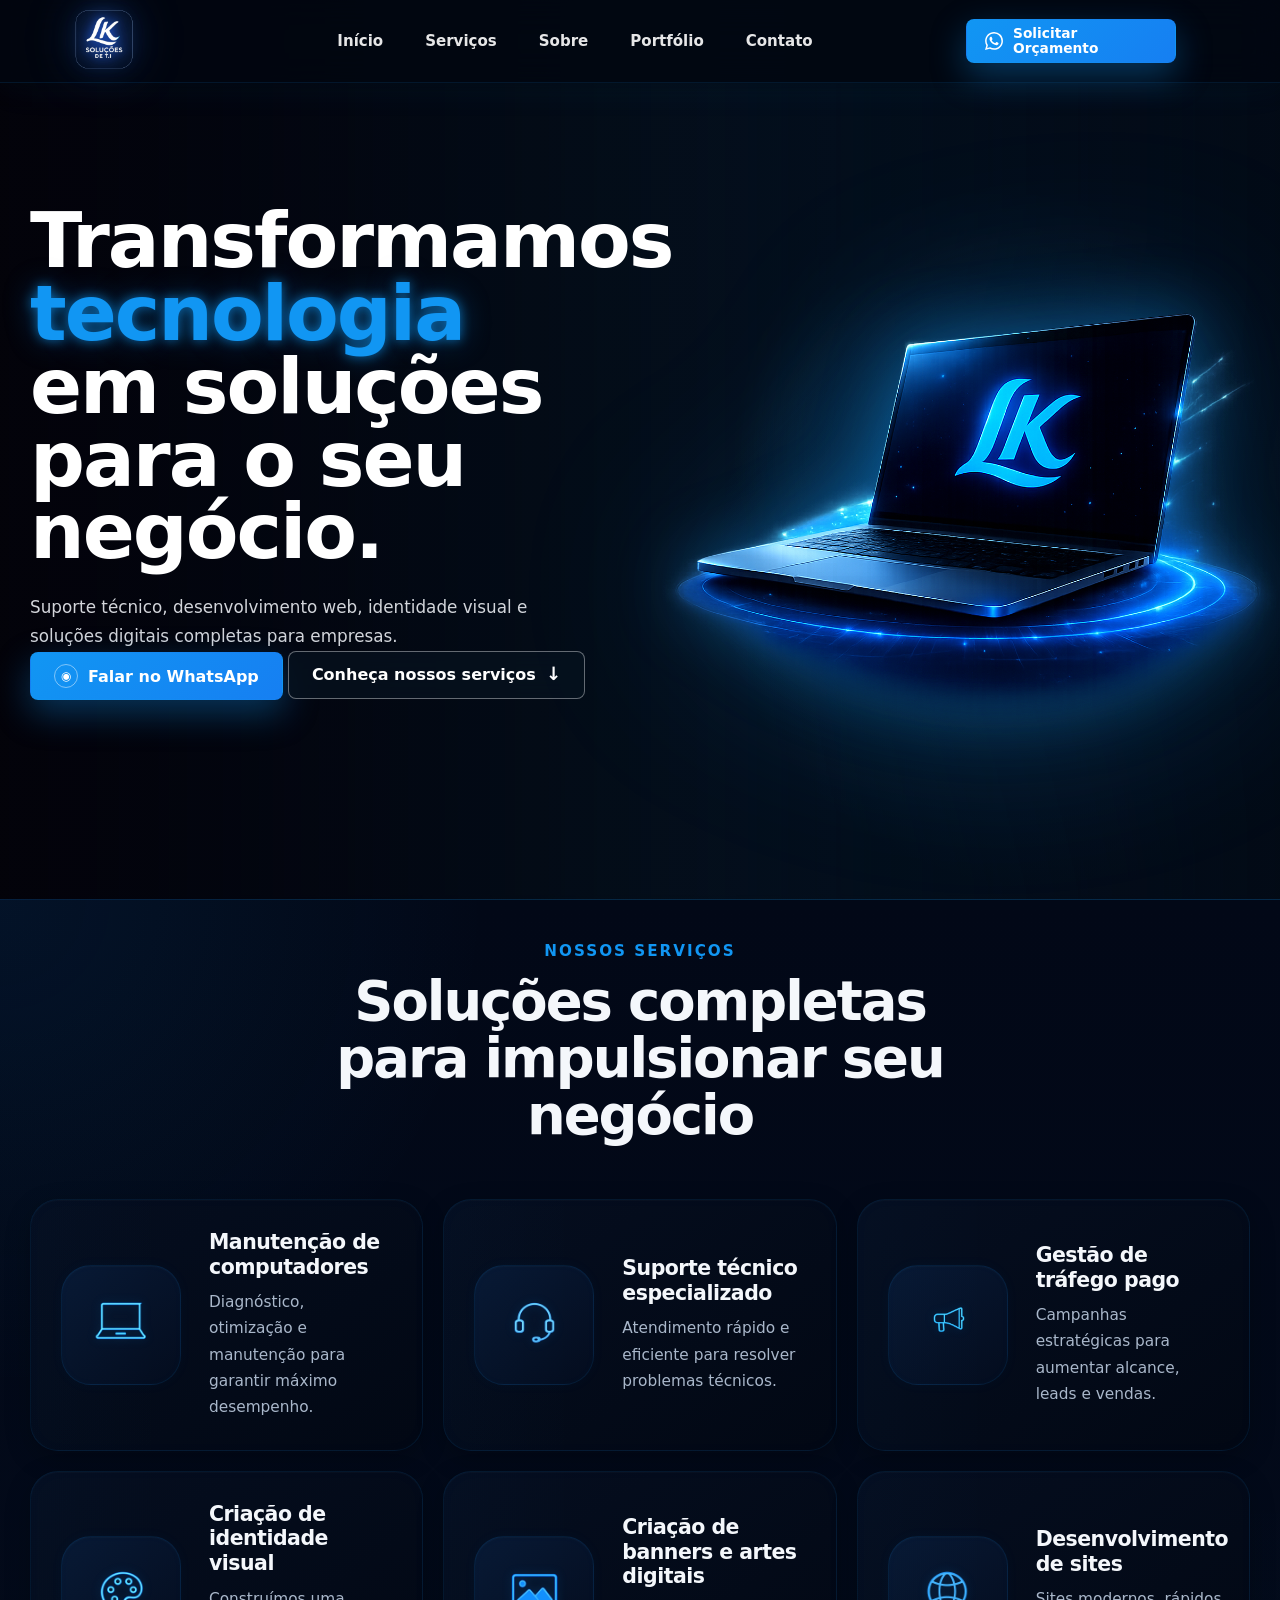
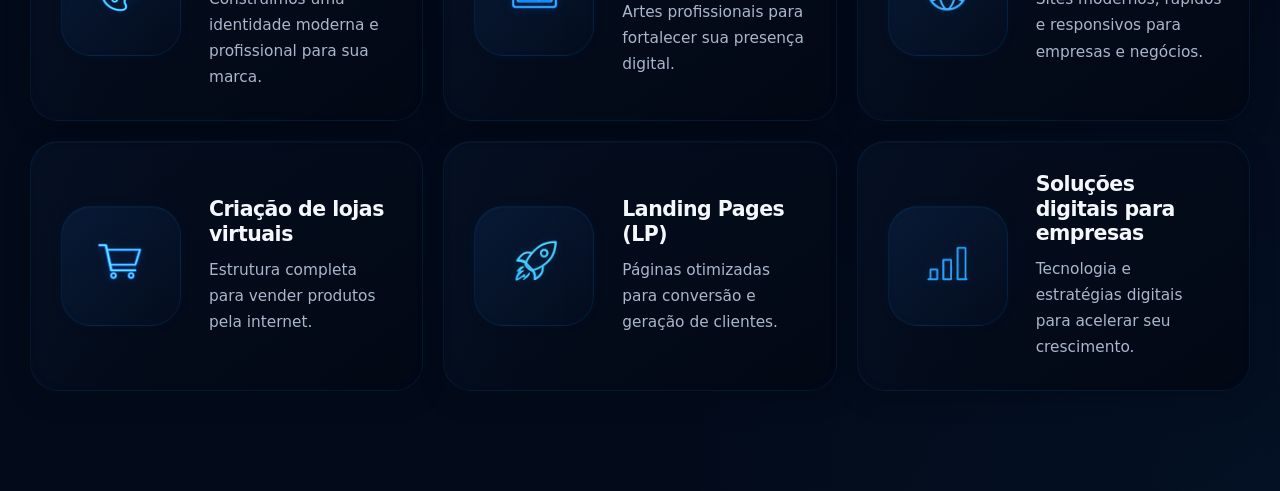
==== frontend/Index.html @ 57f842e1 "feat: finaliza seção de serviços do site" ====
<!DOCTYPE html>
<html lang="pt-BR">
<head>
    <meta charset="UTF-8">
    <meta name="viewport" content="width=device-width, initial-scale=1.0">
    <meta name="description" content="LK Soluções de T.I oferece suporte técnico, desenvolvimento web, identidade visual, tráfego pago e soluções digitais completas para empresas.">
    <meta name="keywords" content="LK Soluções de T.I, suporte técnico, desenvolvimento de sites, landing pages, lojas virtuais, identidade visual, tráfego pago">
    <meta name="author" content="LK Soluções de T.I">
    <meta name="theme-color" content="#1196F3">
    <title>LK Soluções de T.I | Tecnologia para o seu negócio</title>
    <link rel="stylesheet" href="css/header.css">
    <link rel="preconnect" href="https://wa.me">
    <link rel="stylesheet" href="css/style.css">
    <link rel="stylesheet" href="css/hero.css">
    <link rel="stylesheet" href="css/services.css">
    <link rel="stylesheet" href="css/about.css">
    <link rel="stylesheet" href="css/portfolio.css">
    <link rel="stylesheet" href="css/contact.css">
    <link rel="stylesheet" href="css/footer.css">
    <link rel="stylesheet" href="css/animations.css">
    <link rel="stylesheet" href="css/responsive.css">
</head>


<body>

    <header class="barra__navegacao" id="barra__navegacao">
        <nav class="navegacao" aria-label="Navegação principal">
            <a class="logo" href="#inicio" aria-label="LK Soluções de T.I">
                <img src="assets/images/Logo neon png.png" alt="Logo da LK Soluções de T.I">
            </a>





            <div class="painel__navegacao" id="painel__navegacao" aria-hidden="true">
                <ul class="navegacao__links">
                    <li><a href="#inicio">Início</a></li>
                    <li><a href="#servicos">Serviços</a></li>
                    <li><a href="#sobre">Sobre</a></li>
                    <li><a href="#portfolio">Portfólio</a></li>
                    <li><a href="#contato">Contato</a></li>
                </ul>

                <a 
                class="btn btn-small btn-primary quote-btn" 
                href="https://wa.me/5511988159801?text=Ol%C3%A1%2C%20quero%20solicitar%20um%20or%C3%A7amento%20com%20a%20LK%20Solu%C3%A7%C3%B5es%20de%20T.I" 
                target="_blank" 
                rel="noopener"
                >
                    <svg 
                        xmlns="http://www.w3.org/2000/svg" 
                        width="18" 
                        height="18" 
                        viewBox="0 0 24 24" 
                        fill="currentColor"
                    >
                        <path d="M20.52 3.48A11.82 11.82 0 0 0 12.06 0C5.5 0 .16 5.34.16 11.9c0 2.1.55 4.15 1.6 5.96L0 24l6.3-1.65a11.9 11.9 0 0 0 5.76 1.47h.01c6.56 0 11.9-5.34 11.9-11.9 0-3.18-1.24-6.17-3.45-8.44Zm-8.46 18.3h-.01a9.9 9.9 0 0 1-5.04-1.38l-.36-.21-3.74.98 1-3.65-.24-.37a9.84 9.84 0 0 1-1.53-5.24c0-5.46 4.44-9.9 9.91-9.9 2.64 0 5.12 1.03 6.98 2.9a9.8 9.8 0 0 1 2.9 6.99c0 5.46-4.44 9.89-9.9 9.89Zm5.43-7.42c-.3-.15-1.77-.87-2.04-.97-.27-.1-.47-.15-.67.15-.2.3-.77.97-.95 1.17-.17.2-.35.22-.65.07-.3-.15-1.26-.46-2.4-1.48-.89-.79-1.49-1.76-1.66-2.06-.17-.3-.02-.46.13-.61.13-.13.3-.35.45-.52.15-.17.2-.3.3-.5.1-.2.05-.37-.02-.52-.07-.15-.67-1.62-.92-2.22-.24-.58-.49-.5-.67-.5h-.57c-.2 0-.52.07-.8.37-.27.3-1.04 1.02-1.04 2.5 0 1.47 1.07 2.9 1.22 3.1.15.2 2.1 3.2 5.08 4.49.71.3 1.27.48 1.7.61.71.23 1.35.2 1.86.12.57-.08 1.77-.72 2.02-1.41.25-.69.25-1.28.17-1.4-.07-.12-.27-.2-.57-.35Z"/>
                    </svg>

                    Solicitar Orçamento
                </a>

                
            </div>
        </nav>
    </header>

    <main>
        <section class="hero"   id="inicio">

             <canvas class="particle-canvas" id="particleCanvas" aria-hidden="true"></canvas>

            <div class="hero__grid container">

                <div class="hero__conteudo revelar">
                    <h1>Transformamos <span>tecnologia</span> em soluções para o seu negócio.</h1>

                    <p>
                        Suporte técnico, desenvolvimento web, identidade visual e soluções digitais completas para empresas.
                    </p>
                    
                              <div class="hero-actions">
                                <a class="btn btn-primary btn-glow" href="https://wa.me/5511988159801?text=Ol%C3%A1%2C%20vim%20pelo%20site%20da%20LK%20Solu%C3%A7%C3%B5es%20de%20T.I%20e%20quero%20falar%20sobre%20um%20projeto." target="_blank" rel="noopener">
              <span class="btn-icon">◉</span>
              Falar no WhatsApp
            </a>
            <a class="btn btn-secondary" href="#servicos">Conheça nossos serviços <span class="arrow-down">↓</span></a>
          </div>
                    <div class="hero__acoes">
                        
                    </div>
                </div>

                <div class="hero-visual reveal delay-1" aria-hidden="true">
                    <img src="assets/images/laptop iluminado.png" alt="Laptop com demonstração de serviços da LK Soluções de T.I">
                </div>
            </div>

            
        </section>

        <section class="servicos section" id="servicos">

            <div class="container">
                <div class ="section-header revelar">
                    <span class=" eyebrow">Nossos Serviços</span>
                    <h2>Soluções completas<br>para impulsionar seu negócio</h2>
                </div>

        <div class="lista__servicos">

            <!-- CARD -->

            <article class="service-card reveal">

                <div class="service-icon">
                    <img
                        src="assets/icons/notebook neon.png"
                        alt="Ícone de notebook"
                        loading="lazy"
                    >
                </div>

                <div class="service-content">
                    <h3>Manutenção de computadores</h3>

                    <p>
                        Diagnóstico, otimização e manutenção
                        para garantir máximo desempenho.
                    </p>
                </div>

            </article>

            <!-- CARD -->

            <article class="service-card reveal">

                <div class="service-icon">
                    <img
                        src="assets/icons/fone neon.png"
                        alt="Ícone de suporte técnico"
                        loading="lazy"
                    >
                </div>

                <div class="service-content">
                    <h3>Suporte técnico especializado</h3>

                    <p>
                        Atendimento rápido e eficiente
                        para resolver problemas técnicos.
                    </p>
                </div>

            </article>

            <!-- CARD -->

            <article class="service-card reveal">

                <div class="service-icon">
                    <img
                        src="assets/icons/megafone neon.png"
                        alt="Ícone de megafone"
                        loading="lazy"
                    >
                </div>

                <div class="service-content">
                    <h3>Gestão de tráfego pago</h3>

                    <p>
                        Campanhas estratégicas para aumentar
                        alcance, leads e vendas.
                    </p>
                </div>

            </article>

            <!-- CARD -->

            <article class="service-card reveal">

                <div class="service-icon">
                    <img
                        src="assets/icons/arte neon.png"
                        alt="Ícone de identidade visual"
                        loading="lazy"
                    >
                </div>

                <div class="service-content">
                    <h3>Criação de identidade visual</h3>

                    <p>
                        Construímos uma identidade moderna
                        e profissional para sua marca.
                    </p>
                </div>

            </article>

            <!-- CARD -->

            <article class="service-card reveal">

                <div class="service-icon">
                    <img
                        src="assets/icons/moldura neon.png"
                        alt="Ícone de artes digitais"
                        loading="lazy"
                    >
                </div>

                <div class="service-content">
                    <h3>Criação de banners e artes digitais</h3>

                    <p>
                        Artes profissionais para fortalecer
                        sua presença digital.
                    </p>
                </div>

            </article>

            <!-- CARD -->

            <article class="service-card reveal">

                <div class="service-icon">
                    <img
                        src="assets/icons/rede neon.png"
                        alt="Ícone de desenvolvimento web"
                        loading="lazy"
                    >
                </div>

                <div class="service-content">
                    <h3>Desenvolvimento de sites</h3>

                    <p>
                        Sites modernos, rápidos e responsivos
                        para empresas e negócios.
                    </p>
                </div>

            </article>

            <!-- CARD -->

            <article class="service-card reveal">

                <div class="service-icon">
                    <img
                        src="assets/icons/carrinho neon.png"
                        alt="Ícone de loja virtual"
                        loading="lazy"
                    >
                </div>

                <div class="service-content">
                    <h3>Criação de lojas virtuais</h3>

                    <p>
                        Estrutura completa para vender
                        produtos pela internet.
                    </p>
                </div>

            </article>

            <!-- CARD -->

            <article class="service-card reveal">

                <div class="service-icon">
                    <img
                        src="assets/icons/foguete neon.png"
                        alt="Ícone de landing page"
                        loading="lazy"
                    >
                </div>

                <div class="service-content">
                    <h3>Landing Pages (LP)</h3>

                    <p>
                        Páginas otimizadas para conversão
                        e geração de clientes.
                    </p>
                </div>

            </article>

            <!-- CARD -->

            <article class="service-card reveal">

                <div class="service-icon">
                    <img
                        src="assets/icons/escada neon.png"
                        alt="Ícone de crescimento empresarial"
                        loading="lazy"
                    >
                </div>

                <div class="service-content">
                    <h3>Soluções digitais para empresas</h3>

                    <p>
                        Tecnologia e estratégias digitais
                        para acelerar seu crescimento.
                    </p>
                </div>

            </article>

        </div>

        </section>
    
</body>
</html>
---- frontend/css/header.css ----
/* =========================================
   HEADER / NAVBAR
========================================= */

.barra__navegacao {
    position: fixed;
    top: 0;
    left: 0;

    z-index: 1000;

    width: 100%;

    background: rgba(2, 7, 17, 0.82);

    border-bottom: 1px solid rgba(17, 150, 243, 0.12);

    backdrop-filter: blur(18px);

    box-shadow:
        0 0 20px rgba(0, 0, 0, 0.4),
        0 0 40px rgba(17, 150, 243, 0.08);

    transition:
        background 220ms ease,
        box-shadow 220ms ease,
        border-color 220ms ease;
}

/* HEADER AO ROLAR */

.barra__navegacao.ativa {
    background: rgba(2, 7, 17, 0.94);

    border-color: rgba(17, 150, 243, 0.24);

    box-shadow:
        0 10px 34px rgba(0, 0, 0, 0.36),
        0 0 40px rgba(17, 150, 243, 0.1);
}

/* =========================================
   NAV CONTAINER
========================================= */

.navegacao {
    display: grid;

    grid-template-columns:
        auto 1fr auto;

    align-items: center;

    min-height: 82px;

    padding: 0 5%;

    gap: 40px;
}

/* =========================================
   LOGO
========================================= */

.logo {
    display: flex;
    align-items: center;

    justify-self: start;

    position: relative;

    z-index: 10;

    transition: transform 0.4s ease;
}

.logo:hover {
    transform: translateY(-2px);
}

/* IMAGEM DA LOGO */

.logo img {
    width: 80px;
    height: auto;

    filter:
        drop-shadow(0 0 5px rgba(37, 99, 235, 0.8))
        drop-shadow(0 0 12px rgba(37, 99, 235, 0.7))
        drop-shadow(0 0 24px rgba(59, 130, 246, 0.6));

    transition: 0.4s ease;

    animation: neonPulse 3s ease-in-out infinite;
}

/* HOVER DA IMAGEM */

.logo img:hover {
    transform: scale(1.03);

    filter:
        drop-shadow(0 0 8px rgba(37, 99, 235, 1))
        drop-shadow(0 0 18px rgba(37, 99, 235, 0.9))
        drop-shadow(0 0 36px rgba(59, 130, 246, 0.8));
}

/* =========================================
   ANIMAÇÃO NEON
========================================= */

@keyframes neonPulse {

    0% {
        filter:
            drop-shadow(0 0 5px rgba(37, 99, 235, 0.7))
            drop-shadow(0 0 12px rgba(37, 99, 235, 0.6))
            drop-shadow(0 0 24px rgba(59, 130, 246, 0.5));
    }

    50% {
        filter:
            drop-shadow(0 0 8px rgba(37, 99, 235, 1))
            drop-shadow(0 0 18px rgba(37, 99, 235, 0.9))
            drop-shadow(0 0 36px rgba(59, 130, 246, 0.8));
    }

    100% {
        filter:
            drop-shadow(0 0 5px rgba(37, 99, 235, 0.7))
            drop-shadow(0 0 12px rgba(37, 99, 235, 0.6))
            drop-shadow(0 0 24px rgba(59, 130, 246, 0.5));
    }
}

/* =========================================
   PAINEL NAVEGAÇÃO
========================================= */

.painel__navegacao {
    display: flex;

    align-items: center;

    width: 100%;
}

/* =========================================
   LINKS CENTRALIZADOS
========================================= */

.navegacao__links {
    display: flex;

    align-items: center;
    justify-content: center;

    gap: 42px;

    width: 100%;

    margin: 0 auto;

    list-style: none;
}

/* LINKS */

.navegacao__links a {
    position: relative;

    text-decoration: none;

    color: rgba(255, 255, 255, 0.9);

    font-size: 0.94rem;
    font-weight: 600;

    transition:
        color 180ms ease,
        transform 180ms ease;
}

/* HOVER LINKS */

.navegacao__links a:hover {
    color: #1196F3;
}

/* LINHA ABAIXO */

.navegacao__links a::after {
    position: absolute;

    left: 0;
    bottom: -10px;

    width: 100%;
    height: 3px;

    content: "";

    background: #1196F3;

    border-radius: 999px;

    box-shadow:
        0 0 18px rgba(17, 150, 243, 0.8);

    opacity: 0;

    transform: scaleX(0.4);

    transition:
        opacity 180ms ease,
        transform 180ms ease;
}

/* HOVER LINHA */

.navegacao__links a:hover::after,
.navegacao__links a.ativo::after {
    opacity: 1;

    transform: scaleX(1);
}

/* =========================================
   BOTÃO CTA
========================================= */

.quote-btn{
    margin-left: auto;

    display: flex;
    align-items: center;
    justify-content: center;

    gap: 10px;

    padding: 14px 24px;

    min-width: 210px;

    text-decoration: none;

    color: #ffffff;

    font-size: .92rem;
    font-weight: 600;

    border-radius: 14px;

    background:
    linear-gradient(
        135deg,
        #1196F3,
        #2563eb
    );

    border: 1px solid rgba(255,255,255,.08);

    box-shadow:
        0 0 24px rgba(17,150,243,.48);

    transition:
        transform .3s ease,
        box-shadow .3s ease,
        background .3s ease;
}

/* ÍCONE */

.quote-btn svg{
    width: 18px;
    height: 18px;

    flex-shrink: 0;
}

/* HOVER */

.quote-btn:hover{
    transform: translateY(-2px);

    box-shadow:
        0 0 30px rgba(17,150,243,.7);

    background:
    linear-gradient(
        135deg,
        #1aa3ff,
        #2563eb
    );
}

/* =========================================
   MENU MOBILE
========================================= */

.menu-toggle {
    display: none;

    width: 44px;
    height: 44px;

    border: 1px solid rgba(17, 150, 243, 0.34);

    border-radius: 12px;

    background: rgba(17, 150, 243, 0.08);

    cursor: pointer;
}

/* LINHAS */

.menu-toggle span {
    display: block;

    width: 20px;
    height: 2px;

    margin: 5px auto;

    background: #ffffff;

    border-radius: 999px;

    transition:
        transform 220ms ease,
        opacity 220ms ease;
}

/* ANIMAÇÃO X */

.menu-toggle.is-open span:nth-child(1) {
    transform: translateY(7px) rotate(45deg);
}

.menu-toggle.is-open span:nth-child(2) {
    opacity: 0;
}

.menu-toggle.is-open span:nth-child(3) {
    transform: translateY(-7px) rotate(-45deg);
}

/* =========================================
   RESPONSIVO
========================================= */

@media (max-width: 768px) {

    .navegacao {
        display: flex;

        align-items: center;
        justify-content: space-between;

        position: relative;
    }

    /* LOGO CENTRAL */

    .logo {
        position: absolute;

        left: 50%;

        transform: translateX(-50%);
    }

    .logo:hover {
        transform:
            translateX(-50%)
            translateY(-2px);
    }

    .logo img {
        width: 80px;
    }

    /* MENU HAMBURGUER */

    .menu-toggle {
        display: block;

        margin-left: auto;
    }

    /* PAINEL MOBILE */

    .painel__navegacao {
        position: absolute;

        top: 100%;
        left: 0;

        width: 100%;

        padding: 30px 5%;

        flex-direction: column;

        align-items: flex-start;

        gap: 30px;

        background: rgba(2, 7, 17, 0.98);

        border-bottom: 1px solid rgba(17, 150, 243, 0.12);

        backdrop-filter: blur(20px);

        opacity: 0;
        visibility: hidden;

        transform: translateY(-10px);

        transition: 0.3s ease;
    }

    /* MENU ATIVO */

    .painel__navegacao.ativo {
        opacity: 1;
        visibility: visible;

        transform: translateY(0);
    }

    /* LINKS MOBILE */

    .navegacao__links {
        width: 100%;

        flex-direction: column;

        align-items: flex-start;

        gap: 24px;
    }

    /* BOTÃO MOBILE */

    .quote-btn {
        width: 100%;

        margin-left: 0;

        justify-content: center;
    }
}
---- frontend/css/style.css ----
:root {
  --blue-main: #1196F3;
  --blue-secondary: #167FF2;
  --white: #FFFFFF;
  --black: #222221;
  --bg: #030913;
  --bg-soft: #06111f;
  --panel: rgba(7, 22, 39, 0.9);
  --panel-strong: rgba(9, 27, 48, 0.96);
  --text: #f4f7fb;
  --muted: #a9b7ca;
  --line: rgba(17, 150, 243, 0.24);
  --glow: 0 0 28px rgba(17, 150, 243, 0.48);
  --shadow: 0 22px 70px rgba(0, 0, 0, 0.36);
  --radius: 8px;
  --container: min(1220px, calc(100% - 42px));
}

* {
  box-sizing: border-box;
  margin: 0;
  padding: 0;
}

html {
  scroll-behavior: smooth;
  scroll-padding-top: 84px;
}

body {
  min-height: 100vh;
  color: var(--text);
  background:
    radial-gradient(circle at 50% 0%, rgba(17, 150, 243, 0.12), transparent 34%),
    linear-gradient(180deg, #05030f 0%, #04101d 42%, #030913 100%);
  font-family: Inter, ui-sans-serif, system-ui, -apple-system, BlinkMacSystemFont, "Segoe UI", sans-serif;
  line-height: 1.5;
  overflow-x: hidden;
}

body::before {
  position: fixed;
  inset: 0;
  z-index: -1;
  content: "";
  background-image:
    linear-gradient(rgba(8, 15, 54, 0.045) 1px, transparent 1px),
    linear-gradient(90deg, rgba(17, 150, 243, 0.045) 1px, transparent 1px);
  background-size: 72px 72px;
  mask-image: linear-gradient(to bottom, rgba(0, 0, 0, 0.7), transparent 78%);
}

img {
  display: block;
  max-width: 100%;
}

a {
  color: inherit;
  text-decoration: none;
}

button,
input,
textarea {
  font: inherit;
}

.container {
  width: var(--container);
  margin-inline: auto;
}

.section {
  padding: 34px 0;
}

.section-heading {
  max-width: 720px;
  margin: 0 auto 22px;
  text-align: center;
}

.eyebrow {
  display: inline-flex;
  align-items: center;
  color: var(--blue-main);
  font-size: 0.78rem;
  font-weight: 900;
  letter-spacing: 0;
  text-transform: uppercase;
}

h1,
h2,
h3 {
  color: var(--text);
  line-height: 1.08;
  letter-spacing: 0;
}

h1 {
  max-width: 560px;
  font-size: clamp(2.65rem, 5.4vw, 4.6rem);
  font-weight: 900;
}

h2 {
  margin-top: 8px;
  font-size: clamp(1.8rem, 3vw, 2.65rem);
  font-weight: 900;
}

h3 {
  font-size: 1.05rem;
  font-weight: 900;
}

p {
  color: var(--muted);
}

.btn {
  position: relative;
  display: inline-flex;
  align-items: center;
  justify-content: center;
  gap: 10px;
  min-height: 48px;
  padding: 0 23px;
  border: 1px solid transparent;
  border-radius: var(--radius);
  cursor: pointer;
  font-weight: 850;
  line-height: 1.1;
  transition: transform 220ms ease, box-shadow 220ms ease, border-color 220ms ease, background 220ms ease;
}

.btn:hover {
  transform: translateY(-2px);
}

.btn-primary {
  color: var(--white);
  background: linear-gradient(135deg, var(--blue-main), var(--blue-secondary));
  box-shadow: 0 13px 35px rgba(17, 150, 243, 0.34);
}

.btn-primary:hover {
  box-shadow: 0 0 26px rgba(17, 150, 243, 0.72), 0 20px 48px rgba(17, 150, 243, 0.34);
}

.btn-secondary {
  color: var(--white);
  background: rgba(8, 18, 31, 0.72);
  border-color: rgba(255, 255, 255, 0.38);
  backdrop-filter: blur(14px);
}

.btn-small {
  min-height: 44px;
  padding: 0 18px;
  font-size: 0.86rem;
}

.btn-icon,
.wa-symbol {
  display: inline-grid;
  width: 24px;
  height: 24px;
  place-items: center;
  border: 1px solid rgba(255, 255, 255, 0.46);
  border-radius: 50%;
  font-size: 0.75rem;
}

.preloader {
  position: fixed;
  inset: 0;
  z-index: 9999;
  display: grid;
  place-items: center;
  background: #020711;
  transition: opacity 450ms ease, visibility 450ms ease;
}

.preloader.is-hidden {
  visibility: hidden;
  opacity: 0;
}

.loader-mark {
  display: grid;
  width: 72px;
  height: 72px;
  place-items: center;
  color: var(--white);
  font-weight: 900;
  border: 1px solid rgba(17, 150, 243, 0.45);
  border-radius: 18px;
  background: linear-gradient(135deg, rgba(17, 150, 243, 0.92), rgba(22, 127, 242, 0.7));
  box-shadow: var(--glow);
  animation: pulse 1.4s ease-in-out infinite;
}

.sr-only {
  position: absolute;
  width: 1px;
  height: 1px;
  padding: 0;
  overflow: hidden;
  clip: rect(0, 0, 0, 0);
  white-space: nowrap;
  border: 0;
}

.whatsapp-float {
  position: fixed;
  right: 28px;
  bottom: 24px;
  z-index: 90;
  display: grid;
  width: 62px;
  height: 62px;
  place-items: center;
  color: var(--white);
  font-size: 1.25rem;
  font-weight: 900;
  border: 3px solid rgba(255, 255, 255, 0.18);
  border-radius: 50%;
  background: #1bd35b;
  box-shadow: 0 0 28px rgba(27, 211, 91, 0.55);
  transition: transform 220ms ease, box-shadow 220ms ease;
}

.whatsapp-float:hover {
  transform: translateY(-4px) scale(1.03);
  box-shadow: 0 0 42px rgba(27, 211, 91, 0.72);
}
:root {
  --blue-main: #1196F3;
  --blue-secondary: #167FF2;

  --white: #FFFFFF;
  --black: #222221;

  --bg: #030913;
  --bg-soft: #06111f;

  --panel: rgba(7, 22, 39, 0.9);
  --panel-strong: rgba(9, 27, 48, 0.96);

  --text: #f4f7fb;
  --muted: #a9b7ca;

  --line: rgba(17, 150, 243, 0.24);

  --glow: 0 0 28px rgba(17, 150, 243, 0.48);

  --shadow: 0 22px 70px rgba(0, 0, 0, 0.36);

  --radius: 8px;

  --container: min(1220px, calc(100% - 42px));
}

* {
  margin: 0;
  padding: 0;
  box-sizing: border-box;
}

html {
  scroll-behavior: smooth;
  scroll-padding-top: 84px;
}

body {
  min-height: 100vh;

  color: var(--text);

  background:
    radial-gradient(
      circle at 50% 0%,
      rgba(17, 150, 243, 0.12),
      transparent 34%
    ),
    linear-gradient(
      180deg,
      #05030f 0%,
      #04101d 42%,
      #030913 100%
    );

  font-family:
    Inter,
    ui-sans-serif,
    system-ui,
    -apple-system,
    BlinkMacSystemFont,
    "Segoe UI",
    sans-serif;

  line-height: 1.5;

  overflow-x: hidden;
}

body::before {
  content: "";

  position: fixed;
  inset: 0;

  z-index: -1;

  background-image:
    linear-gradient(
      rgba(8, 15, 54, 0.045) 1px,
      transparent 1px
    ),
    linear-gradient(
      90deg,
      rgba(17, 150, 243, 0.045) 1px,
      transparent 1px
    );

  background-size: 72px 72px;

  mask-image:
    linear-gradient(
      to bottom,
      rgba(0, 0, 0, 0.7),
      transparent 78%
    );
}

img {
  display: block;
  max-width: 100%;
}

a {
  color: inherit;
  text-decoration: none;
}

button,
input,
textarea {
  font: inherit;
}

.container {
  width: var(--container);
  margin-inline: auto;
}

.section {
  padding: 34px 0;
}

.eyebrow {
  display: inline-flex;
  align-items: center;

  color: var(--blue-main);

  font-size: 0.78rem;
  font-weight: 900;

  text-transform: uppercase;
}

h1,
h2,
h3 {
  color: var(--text);

  line-height: 1.08;
}

h1 {
  max-width: 560px;

  font-size: clamp(2.65rem, 5.4vw, 4.6rem);

  font-weight: 900;
}

h2 {
  margin-top: 8px;

  font-size: clamp(1.8rem, 3vw, 2.65rem);

  font-weight: 900;
}

h3 {
  font-size: 1.05rem;
  font-weight: 900;
}

p {
  color: var(--muted);
}

.btn {
  position: relative;

  display: inline-flex;
  align-items: center;
  justify-content: center;
  gap: 10px;

  min-height: 48px;
  padding: 0 23px;

  border: 1px solid transparent;
  border-radius: var(--radius);

  cursor: pointer;

  font-weight: 850;
  line-height: 1.1;

  transition:
    transform 220ms ease,
    box-shadow 220ms ease,
    border-color 220ms ease,
    background 220ms ease;
}

.btn:hover {
  transform: translateY(-2px);
}

.btn-primary {
  color: var(--white);

  background:
    linear-gradient(
      135deg,
      var(--blue-main),
      var(--blue-secondary)
    );

  box-shadow:
    0 13px 35px rgba(17, 150, 243, 0.34);
}

.btn-primary:hover {
  box-shadow:
    0 0 26px rgba(17, 150, 243, 0.72),
    0 20px 48px rgba(17, 150, 243, 0.34);
}

.btn-secondary {
  color: var(--white);

  background: rgba(8, 18, 31, 0.72);

  border-color: rgba(255, 255, 255, 0.38);

  backdrop-filter: blur(14px);
}

.btn-small {
  min-height: 44px;

  padding: 0 18px;

  font-size: 0.86rem;
}

.whatsapp-float {
  position: fixed;

  right: 28px;
  bottom: 24px;

  z-index: 90;

  display: grid;
  place-items: center;

  width: 62px;
  height: 62px;

  color: var(--white);

  border-radius: 50%;

  background: #1bd35b;

  box-shadow:
    0 0 28px rgba(27, 211, 91, 0.55);

  transition:
    transform 220ms ease,
    box-shadow 220ms ease;
}

.whatsapp-float:hover {
  transform: translateY(-4px) scale(1.03);

  box-shadow:
    0 0 42px rgba(27, 211, 91, 0.72);
}
---- frontend/css/hero.css ----
.hero {
  position: relative;
  display: flex;
  align-items: center;

  min-height: 100vh;

  overflow: hidden;

  padding: 120px 0 80px;

  border-bottom: 1px solid rgba(17, 150, 243, 0.18);

  background:
    radial-gradient(circle at 72% 50%, rgba(17, 150, 243, 0.22), transparent 18%),
    radial-gradient(circle at 78% 50%, rgba(17, 150, 243, 0.10), transparent 24%),
    linear-gradient(
      90deg,
      #020617 0%,
      #04101d 45%,
      #031225 100%
    );
}

.hero::before {
  content: "";

  position: absolute;
  inset: 0;

  background:
    linear-gradient(
      90deg,
      rgba(3, 3, 10, 0.97) 0%,
      rgba(3, 9, 19, 0.18) 56%,
      rgba(3, 9, 19, 0.82) 100%
    ),
    radial-gradient(
      circle at 82% 62%,
      rgba(17, 150, 243, 0.20),
      transparent 28%
    );

  backdrop-filter: blur(2px);
}

.particle-canvas {
  position: absolute;
  inset: 0;

  width: 100%;
  height: 100%;

  opacity: 0.55;
}

.hero__grid {
  position: relative;
  z-index: 2;

  display: grid;
  grid-template-columns: minmax(0, 0.92fr) minmax(420px, 1.08fr);

  gap: 10px;

  align-items: center;
}

.hero__conteudo {
  max-width: 640px;
}

.hero__conteudo h1 {
  font-size: clamp(3rem, 6vw, 5.5rem);

  line-height: 0.95;

  font-weight: 900;

  letter-spacing: -2px;

  color: #ffffff;

  text-wrap: balance;
}

.hero__conteudo h1 span {
  color: var(--blue-main);

  text-shadow:
    0 0 12px rgba(17, 150, 243, 0.65),
    0 0 30px rgba(17, 150, 243, 0.35);
}

.hero__conteudo p {
  max-width: 540px;

  margin-top: 24px;

  color: rgba(244, 247, 251, 0.86);

  font-size: 1.05rem;

  line-height: 1.7;
}

.hero__acoes {
  display: flex;
  flex-wrap: wrap;

  gap: 18px;

  margin-top: 34px;
}

.arrow-down {
  font-size: 1.15rem;
}

.hero-visual {
  position: relative;

  display: flex;
  align-items: center;
  justify-content: center;

  justify-self: end;

  width: 100%;

  transform: translateX(20px);
}

.hero-visual img {
  width: 125%;

  max-width: unset;

  object-fit: contain;

  mix-blend-mode: screen;

  filter:
    brightness(1.05)
    saturate(1.08)
    drop-shadow(0 0 34px rgba(17, 150, 243, 0.42))
    drop-shadow(0 0 90px rgba(17, 150, 243, 0.22));

  animation: float 7s ease-in-out infinite;
}

/* =========================
   RESPONSIVO
========================= */

@media (max-width: 980px) {
  .hero {
    padding: 140px 0 70px;
  }

  .hero__grid {
    grid-template-columns: 1fr;

    gap: 50px;
  }

  .hero__conteudo {
    text-align: center;

    margin: 0 auto;
  }

  .hero__conteudo p {
    margin-inline: auto;
  }

  .hero__acoes {
    justify-content: center;
  }

  .hero-visual {
    transform: none;
  }

  .hero-visual img {
    width: 100%;
    max-width: 700px;
  }
}

@media (max-width: 640px) {
  .hero {
    min-height: auto;

    padding: 120px 0 60px;
  }

  .hero__conteudo h1 {
    font-size: clamp(2.5rem, 12vw, 4rem);

    line-height: 1;

    letter-spacing: -1px;
  }

  .hero__conteudo p {
    font-size: 1rem;
  }

  .hero__acoes {
    flex-direction: column;

    width: 100%;
  }

  .hero__acoes .btn {
    width: 100%;
  }

  .hero-visual img {
    width: 120%;
  }
}
---- frontend/css/services.css ----
.servicos {
  position: relative;

  padding: 40px 0 100px;

  overflow: hidden;

  background:
    linear-gradient(
      180deg,
      #020817 0%,
      #030b1b 100%
    );
}

.servicos::before {
  content: "";

  position: absolute;
  inset: 0;

  background:
    radial-gradient(
      circle at top left,
      rgba(17, 150, 243, 0.08),
      transparent 28%
    ),
    radial-gradient(
      circle at bottom right,
      rgba(17, 150, 243, 0.04),
      transparent 35%
    );

  pointer-events: none;
}

/* HEADER */

.section-header {
  position: relative;
  z-index: 2;

  display: flex;
  flex-direction: column;
  align-items: center;
  justify-content: center;

  text-align: center;

  margin-bottom: 55px;
}

.section-header .eyebrow {
  margin-bottom: 10px;

  font-size: 0.95rem;
  font-weight: 800;

  letter-spacing: 2px;
}

.section-header h2 {
  max-width: 760px;

  margin: 0;

  font-size: 3.4rem;
  font-weight: 800;

  line-height: 1.05;

  letter-spacing: -2px;
}

/* GRID */

.lista__servicos {
  position: relative;
  z-index: 2;

  display: grid;

  grid-template-columns:
    repeat(3, minmax(0, 1fr));

  gap: 20px;

  max-width: 1320px;

  margin: 0 auto;
}

/* CARD */

.service-card {
  position: relative;

  display: flex;
  align-items: center;
  gap: 28px;

  min-height: 170px;

  padding: 30px;

  overflow: hidden;

  border-radius: 28px;

  border:
    1px solid rgba(17, 150, 243, 0.10);

  background:
    linear-gradient(
      145deg,
      rgba(5, 14, 32, 0.98),
      rgba(2, 8, 20, 0.98)
    );

  backdrop-filter: blur(12px);

  box-shadow:
    inset 0 1px 0 rgba(255,255,255,0.02),
    inset 0 0 18px rgba(17,150,243,0.015),
    0 8px 26px rgba(0,0,0,0.22);

  transition:
    transform .25s ease,
    border-color .25s ease,
    box-shadow .25s ease;
}

.service-card::before {
  content: "";

  position: absolute;
  inset: 0;

  background:
    linear-gradient(
      90deg,
      rgba(17, 150, 243, 0.025),
      transparent 35%
    );

  opacity: .7;

  pointer-events: none;
}

.service-card:hover {
  transform: translateY(-6px);

  border-color:
    rgba(17, 150, 243, 0.18);

  box-shadow:
    0 12px 32px rgba(0,0,0,0.28),
    0 0 18px rgba(17,150,243,0.05);
}

/* ÍCONE */

.service-icon {
  display: flex;
  align-items: center;
  justify-content: center;

  width: 120px;
  height: 120px;

  flex-shrink: 0;

  padding: 8px;

  border-radius: 30px;

  background:
    linear-gradient(
      145deg,
      rgba(8, 25, 52, 0.96),
      rgba(4, 13, 30, 0.96)
    );

  border:
    1px solid rgba(17, 150, 243, 0.10);

  box-shadow:
    inset 0 1px 0 rgba(255,255,255,0.02),
    inset 0 0 10px rgba(17,150,243,0.02),
    0 0 14px rgba(17,150,243,0.035);

  transition:
    transform .25s ease,
    box-shadow .25s ease,
    border-color .25s ease;
}

.service-icon img {
  width: 115px;
  height: 115px;

  max-width: unset;

  object-fit: contain;

  filter:
    drop-shadow(
      0 0 5px rgba(17, 150, 243, 0.18)
    );
}

.service-card:hover .service-icon {
  transform:
    translateY(-2px)
    scale(1.03);

  border-color:
    rgba(17, 150, 243, 0.18);

  box-shadow:
    0 0 18px rgba(17,150,243,0.06),
    0 0 34px rgba(17,150,243,0.025);
}

/* TEXTO */

.service-content {
  display: flex;
  flex-direction: column;
  justify-content: center;
}

.service-content h3 {
  margin-bottom: 10px;

  font-size: 1.28rem;
  font-weight: 700;

  line-height: 1.2;

  letter-spacing: -0.5px;
}

.service-content p {
  max-width: 300px;

  font-size: 0.96rem;

  line-height: 1.7;
}

/* RESPONSIVO */

@media (max-width: 1200px) {

  .lista__servicos {
    grid-template-columns: repeat(2, 1fr);
  }

  .section-header h2 {
    font-size: 2.8rem;
  }
}

@media (max-width: 768px) {

  .servicos {
    padding: 80px 0;
  }

  .section-header h2 {
    font-size: 2rem;

    line-height: 1.15;

    letter-spacing: -1px;
  }

  .lista__servicos {
    grid-template-columns: 1fr;
  }

  .service-card {
    min-height: auto;

    padding: 24px;

    gap: 20px;
  }

  .service-icon {
    width: 115px;
    height: 115px;

    border-radius: 24px;
  }

  .service-icon img {
    width: 115px;
    height: 115px;
  }

  .service-content h3 {
    font-size: 1rem;
  }

  .service-content p {
    font-size: 0.88rem;

    line-height: 1.6;
  }
}
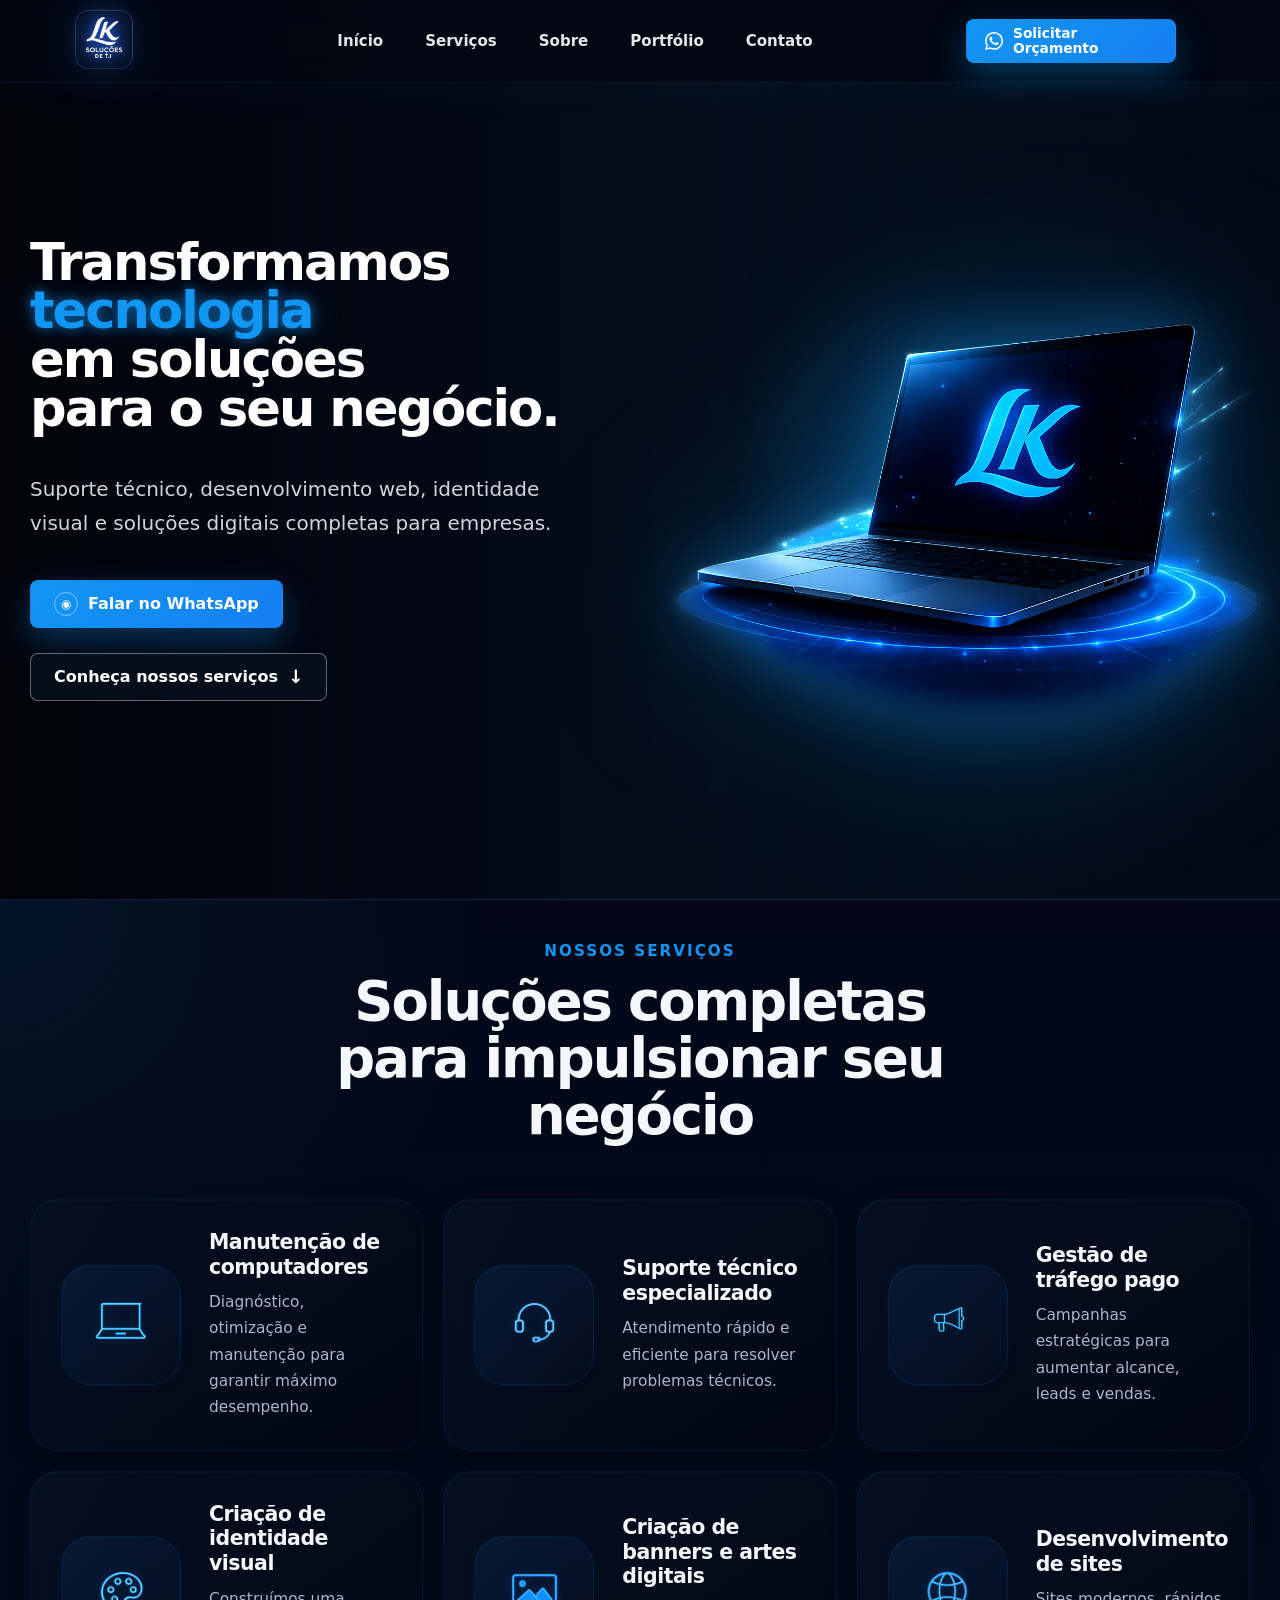
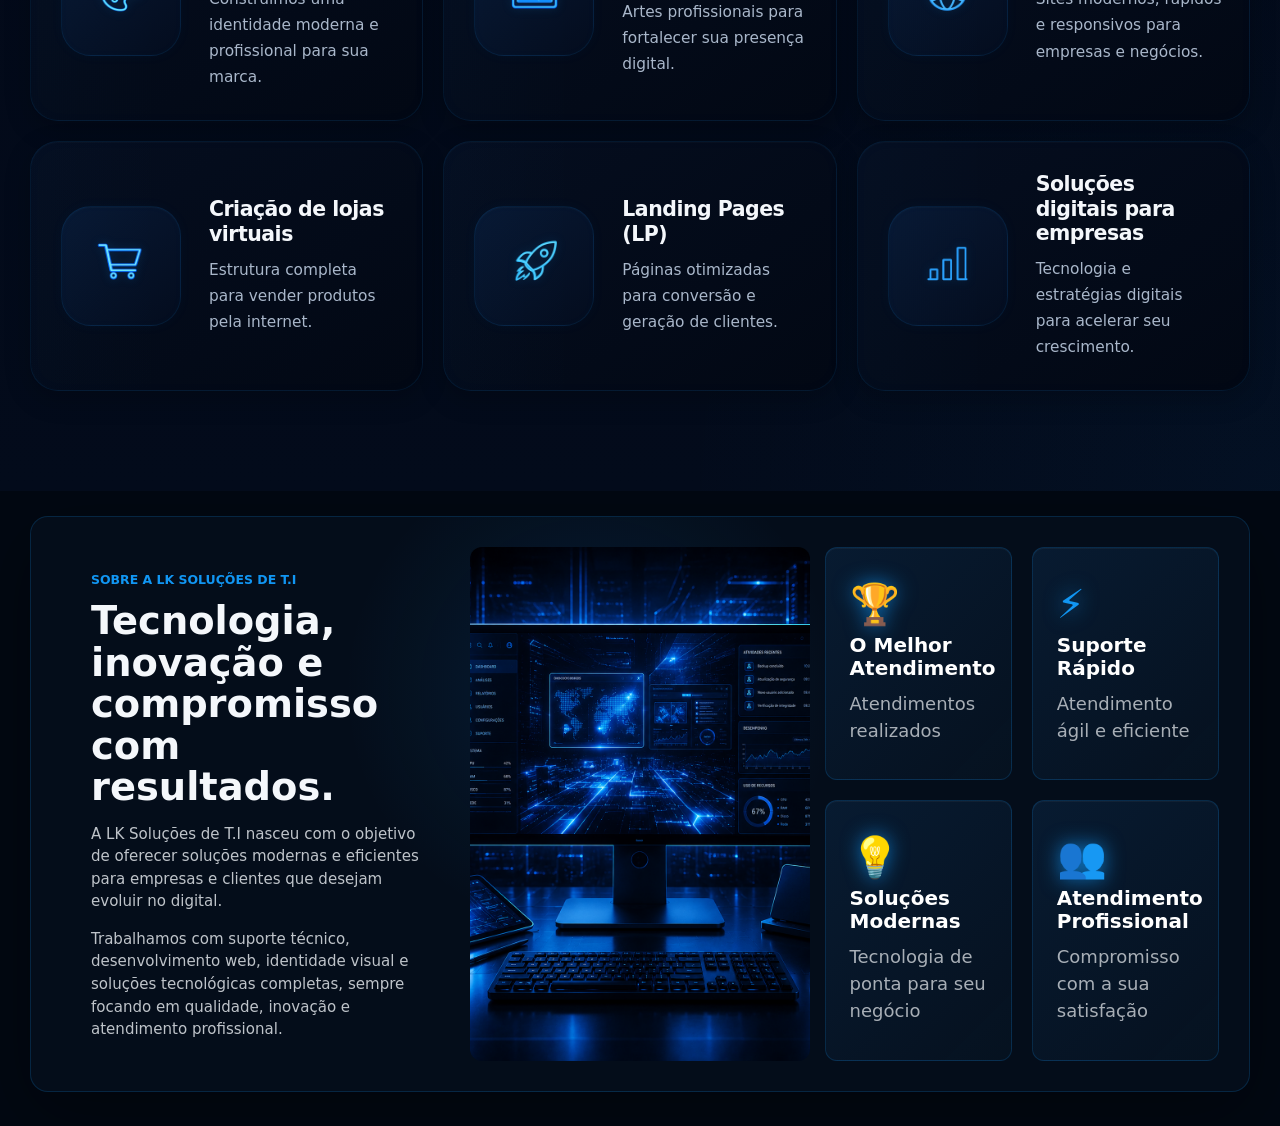
==== commit 07e49883: "feat: finaliza seção sobre da landing page" ====
--- a/frontend/Index.html
+++ b/frontend/Index.html
@@ -75,19 +75,19 @@
             <div class="hero__grid container">
 
                 <div class="hero__conteudo revelar">
-                    <h1>Transformamos <span>tecnologia</span> em soluções para o seu negócio.</h1>
+                    <h1>Transformamos <span>tecnologia</span> em soluções <br> para o seu negócio.</h1>
 
                     <p>
                         Suporte técnico, desenvolvimento web, identidade visual e soluções digitais completas para empresas.
                     </p>
                     
-                              <div class="hero-actions">
+                            <div class="hero__acoes">
                                 <a class="btn btn-primary btn-glow" href="https://wa.me/5511988159801?text=Ol%C3%A1%2C%20vim%20pelo%20site%20da%20LK%20Solu%C3%A7%C3%B5es%20de%20T.I%20e%20quero%20falar%20sobre%20um%20projeto." target="_blank" rel="noopener">
-              <span class="btn-icon">◉</span>
-              Falar no WhatsApp
-            </a>
-            <a class="btn btn-secondary" href="#servicos">Conheça nossos serviços <span class="arrow-down">↓</span></a>
-          </div>
+                                    <span class="btn-icon">◉</span>
+                                    Falar no WhatsApp
+                                    </a>
+                                    <a class="btn btn-secondary" href="#servicos">Conheça nossos serviços <span class="arrow-down">↓</span></a>
+                            </div>
                     <div class="hero__acoes">
                         
                     </div>
@@ -321,6 +321,90 @@
         </div>
 
         </section>
+
+        <section class="sobre section" id="sobre">
+
+            <div class="sobre__painel container">
+
+            <!-- TEXTO -->
+
+            <div class="sobre_copia reveal">
+                <span class="eyebrow">Sobre a LK Soluções de T.I</span>
+
+                <h2>
+                    Tecnologia, inovação e compromisso com resultados.
+                </h2>
+
+                <p>
+                    A LK Soluções de T.I nasceu com o objetivo de oferecer
+                    soluções modernas e eficientes para empresas e clientes
+                    que desejam evoluir no digital.
+                </p>
+
+                <p>
+                    Trabalhamos com suporte técnico, desenvolvimento web,
+                    identidade visual e soluções tecnológicas completas,
+                    sempre focando em qualidade, inovação e atendimento
+                    profissional.
+                </p>
+            </div>
+
+            <!-- IMAGEM -->
+
+            <div class="container__imagem reveal delay-1">
+                <img
+                    src="assets/images/tecnologia.png"
+                    alt="Ambiente tecnológico moderno"
+                >
+            </div>
+
+            <!-- ESTATÍSTICAS -->
+
+            <div class="estatistica reveal delay-2">
+
+                <div class="estatistica__card">
+                    <span class="stat-icon">🏆</span>
+
+                    <strong>O Melhor Atendimento</strong>
+
+                    <span>Atendimentos realizados</span>
+                </div>
+
+                <div class="estatistica__card">
+                    <span class="stat-icon">⚡</span>
+
+                    <strong>Suporte Rápido</strong>
+
+                    <span>
+                        Atendimento ágil e eficiente
+                    </span>
+                </div>
+
+                <div class="estatistica__card">
+                    <span class="stat-icon">💡</span>
+
+                    <strong>Soluções Modernas</strong>
+
+                    <span>
+                        Tecnologia de ponta para seu negócio
+                    </span>
+                </div>
+
+                <div class="estatistica__card">
+                    <span class="stat-icon">👥</span>
+
+                    <strong>Atendimento Profissional</strong>
+
+                    <span>
+                        Compromisso com a sua satisfação
+                    </span>
+                </div>
+
+            </div>
+
+    </div>
+
+</section>
     
 </body>
 </html>
--- a/frontend/css/style.css
+++ b/frontend/css/style.css
@@ -507,4 +507,4 @@
 
   box-shadow:
     0 0 42px rgba(27, 211, 91, 0.72);
-}+}
--- a/frontend/css/hero.css
+++ b/frontend/css/hero.css
@@ -7,7 +7,7 @@
 
   overflow: hidden;
 
-  padding: 120px 0 80px;
+  padding: 140px 0 80px;
 
   border-bottom: 1px solid rgba(17, 150, 243, 0.18);
 
@@ -47,11 +47,9 @@
 .particle-canvas {
   position: absolute;
   inset: 0;
-
   width: 100%;
   height: 100%;
-
-  opacity: 0.55;
+  opacity: 0.7;
 }
 
 .hero__grid {
@@ -67,11 +65,11 @@
 }
 
 .hero__conteudo {
-  max-width: 640px;
+  max-width: 1920px;
 }
 
 .hero__conteudo h1 {
-  font-size: clamp(3rem, 6vw, 5.5rem);
+ font-size: clamp(2.2rem, 4vw, 4rem);
 
   line-height: 0.95;
 
@@ -82,6 +80,7 @@
   color: #ffffff;
 
   text-wrap: balance;
+  
 }
 
 .hero__conteudo h1 span {
@@ -93,13 +92,13 @@
 }
 
 .hero__conteudo p {
-  max-width: 540px;
-
-  margin-top: 24px;
+  max-width: 1920px;
+
+  margin: 40px 0;
 
   color: rgba(244, 247, 251, 0.86);
 
-  font-size: 1.05rem;
+  font-size: 1.25rem;
 
   line-height: 1.7;
 }
@@ -108,9 +107,9 @@
   display: flex;
   flex-wrap: wrap;
 
-  gap: 18px;
-
-  margin-top: 34px;
+  gap: 25px;
+
+  margin-top: 20px;
 }
 
 .arrow-down {
@@ -167,7 +166,7 @@
   .hero__conteudo {
     text-align: center;
 
-    margin: 0 auto;
+    margin: auto;
   }
 
   .hero__conteudo p {
@@ -220,4 +219,4 @@
   .hero-visual img {
     width: 120%;
   }
-}+}
--- a/frontend/css/services.css
+++ b/frontend/css/services.css
@@ -310,4 +310,4 @@
 
     line-height: 1.6;
   }
-}+}
--- a/frontend/css/about.css
+++ b/frontend/css/about.css
@@ -0,0 +1,94 @@
+.sobre {
+  padding-top: 25px;
+  background: rgba(3, 9, 19, 0.98);
+}
+
+.sobre__painel {
+  display: grid;
+  grid-template-columns: 1fr 0.86fr 1fr;
+  gap: 15px;
+  align-items: stretch;
+  padding: 30px;
+  border: 1px solid rgba(17, 150, 243, 0.18);
+  border-radius: 18px;
+  background:
+    radial-gradient(circle at 46% 30%, rgba(17, 150, 243, 0.12), transparent 32%),
+    rgba(5, 15, 28, 0.9);
+  box-shadow: var(--shadow);
+}
+
+.sobre_copia {
+  align-self: center;
+  padding: 20px 30px;
+}
+
+.sobre_copia h2 {
+  max-width: auto;
+  margin-top: 9px;
+}
+
+.sobre_copia p {
+  max-width: 470px;
+  margin-top: 15px;
+  color: rgba(244, 247, 251, 0.78);
+  font-size: 0.94rem;
+}
+
+.container__imagem {
+  display: grid;
+  min-height: 100px;
+  place-items: center;
+  overflow: hidden;
+  border-radius: 12px;
+  background: rgba(17, 150, 243, 0.08);
+}
+
+.container__imagem img {
+  width: 100%;
+  height: 100%;
+  object-fit: cover;
+}
+
+.estatistica {
+  display: grid;
+  grid-template-columns: repeat(2, minmax(0, 1fr));
+  gap: 20px;
+}
+
+.estatistica__card {
+  display: grid;
+  align-content: center;
+  min-height: 150px;
+  padding: 24px;
+  border: 1px solid rgba(17, 150, 243, 0.19);
+  border-radius: 12px;
+  background: linear-gradient(135deg, rgba(8, 28, 50, 0.96), rgba(6, 18, 32, 0.92));
+  box-shadow: inset 0 1px 0 rgba(255, 255, 255, 0.04);
+}
+
+.stat-icon {
+  color: var(--blue-main);
+  font-size: 2.5rem;
+  line-height: 1;
+  text-shadow: 0 0 20px rgba(17, 150, 243, 0.75);
+}
+
+.estatistica__card strong {
+  display: block;
+  margin-top: 10px;
+  color: var(--white);
+  font-size: 1.25rem;
+  line-height: 1.16;
+}
+
+.estatistica__card strong[data-count] {
+  font-size: 1.7rem;
+}
+
+.estatistica__card span:last-child {
+  display: block;
+  max-width: 180px;
+  margin-top: 10px;
+  color: rgba(244, 247, 251, 0.68);
+  font-size: 1.125rem;
+}
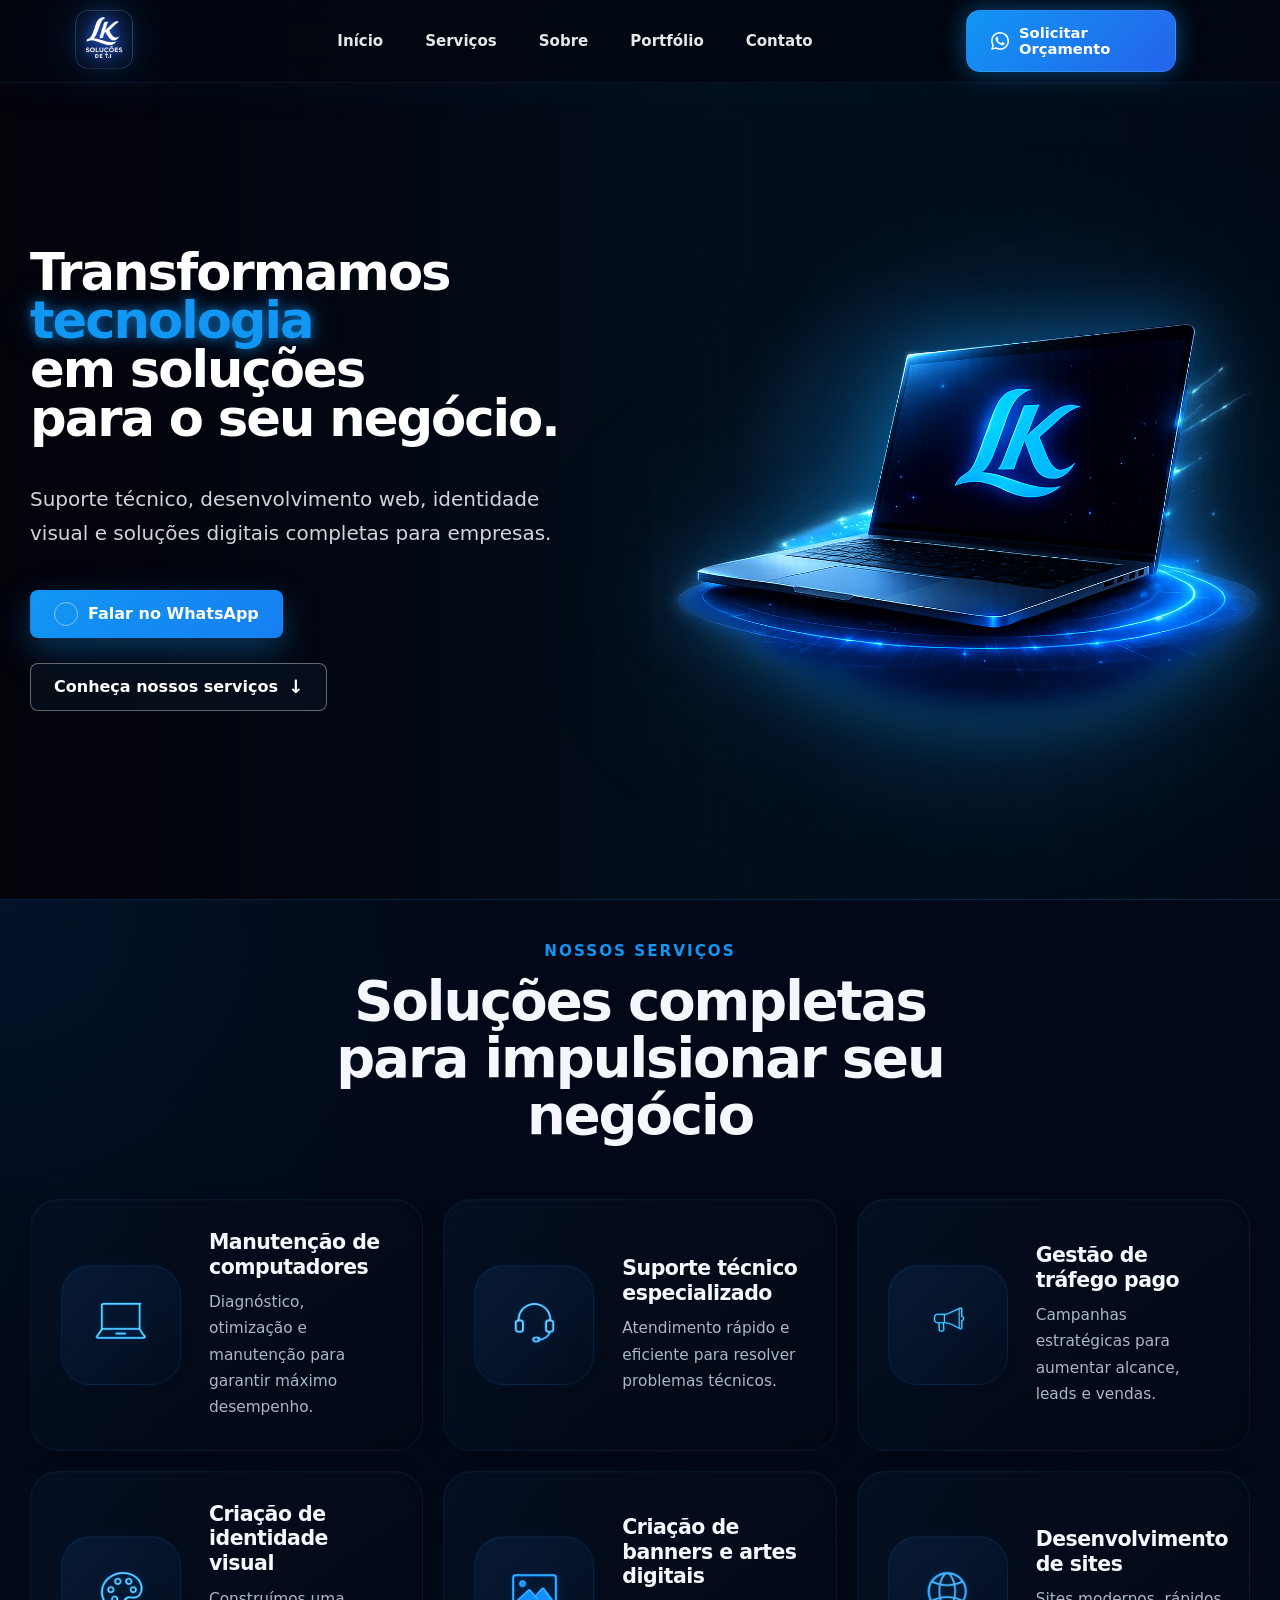
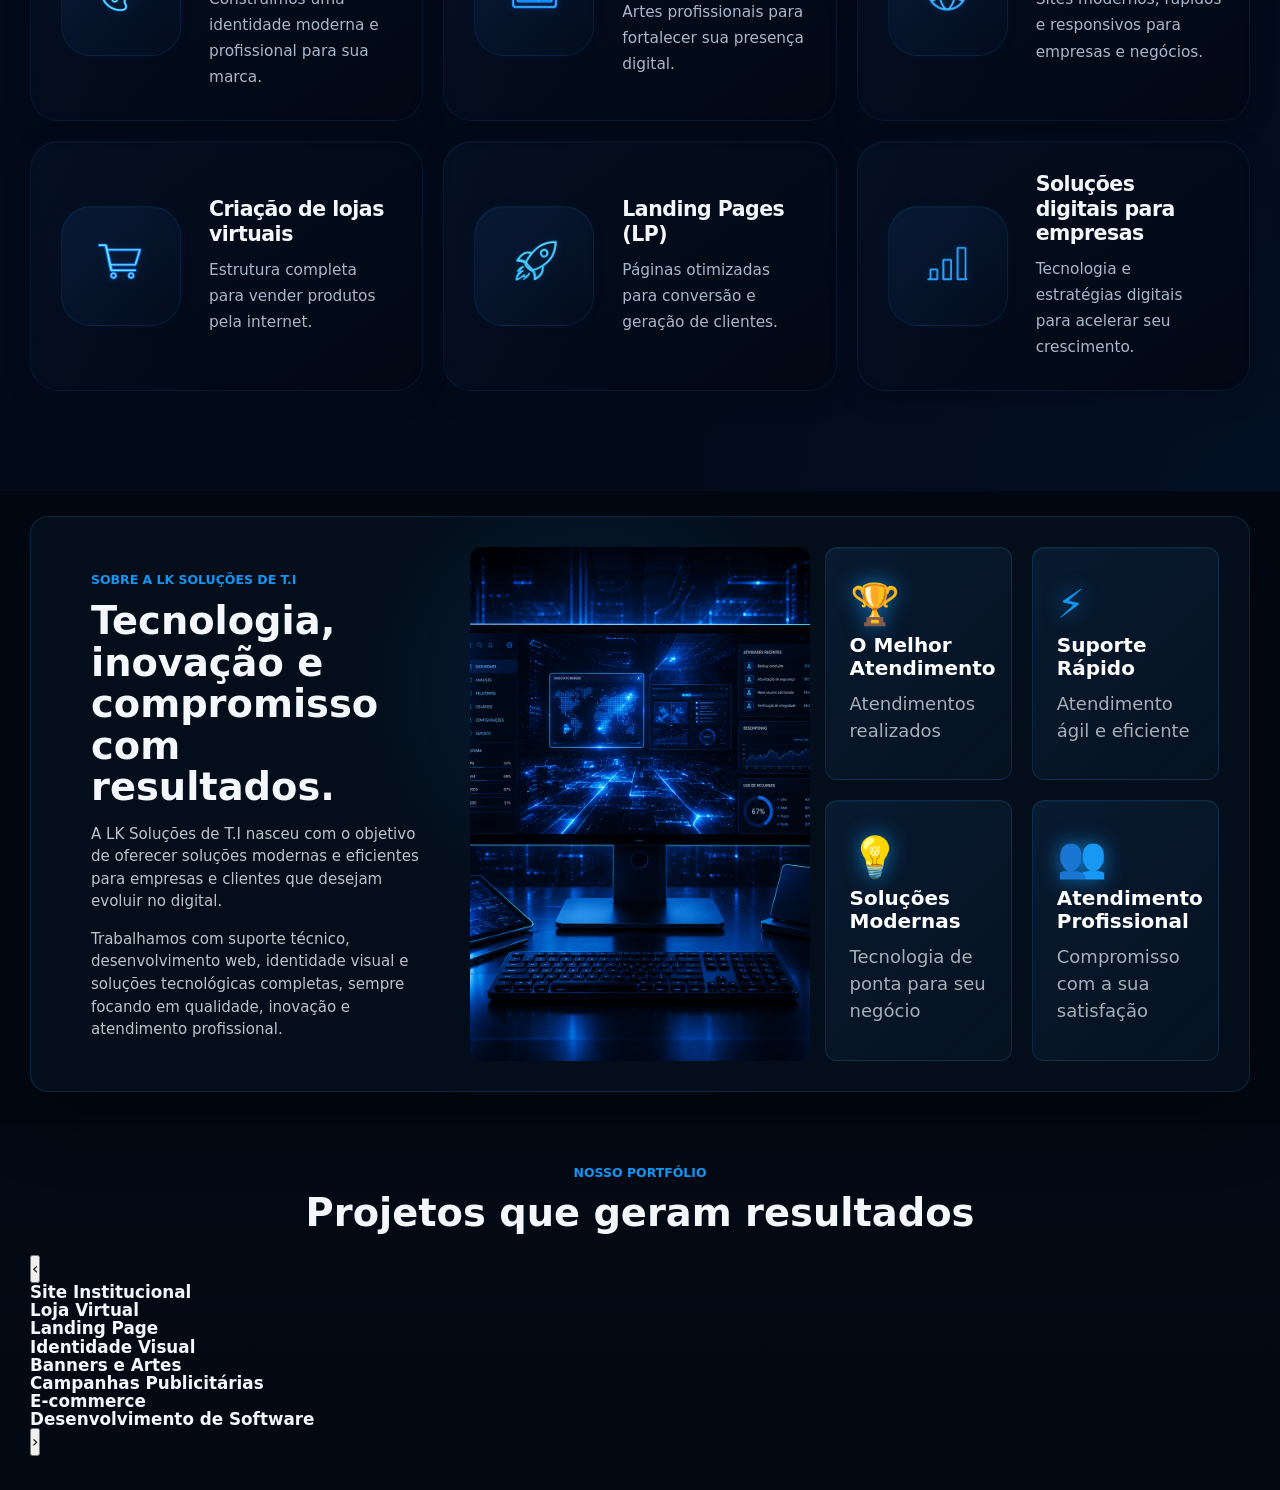
==== commit bdf13dcf: "feat: adiciona seção de portfólio e melhorias visuais na landing page" ====
--- a/frontend/Index.html
+++ b/frontend/Index.html
@@ -8,31 +8,23 @@
     <meta name="author" content="LK Soluções de T.I">
     <meta name="theme-color" content="#1196F3">
     <title>LK Soluções de T.I | Tecnologia para o seu negócio</title>
-    <link rel="stylesheet" href="css/header.css">
+
     <link rel="preconnect" href="https://wa.me">
     <link rel="stylesheet" href="css/style.css">
+    <link rel="stylesheet" href="css/header.css">
     <link rel="stylesheet" href="css/hero.css">
     <link rel="stylesheet" href="css/services.css">
     <link rel="stylesheet" href="css/about.css">
     <link rel="stylesheet" href="css/portfolio.css">
-    <link rel="stylesheet" href="css/contact.css">
-    <link rel="stylesheet" href="css/footer.css">
     <link rel="stylesheet" href="css/animations.css">
     <link rel="stylesheet" href="css/responsive.css">
 </head>
-
-
 <body>
-
     <header class="barra__navegacao" id="barra__navegacao">
         <nav class="navegacao" aria-label="Navegação principal">
             <a class="logo" href="#inicio" aria-label="LK Soluções de T.I">
                 <img src="assets/images/Logo neon png.png" alt="Logo da LK Soluções de T.I">
             </a>
-
-
-
-
 
             <div class="painel__navegacao" id="painel__navegacao" aria-hidden="true">
                 <ul class="navegacao__links">
@@ -43,53 +35,50 @@
                     <li><a href="#contato">Contato</a></li>
                 </ul>
 
-                <a 
-                class="btn btn-small btn-primary quote-btn" 
-                href="https://wa.me/5511988159801?text=Ol%C3%A1%2C%20quero%20solicitar%20um%20or%C3%A7amento%20com%20a%20LK%20Solu%C3%A7%C3%B5es%20de%20T.I" 
-                target="_blank" 
-                rel="noopener"
+                <a
+                    class="btn btn-small btn-primary quote-btn"
+                    href="https://wa.me/5511988159801?text=Ol%C3%A1%2C%20quero%20solicitar%20um%20or%C3%A7amento%20com%20a%20LK%20Solu%C3%A7%C3%B5es%20de%20T.I"
+                    target="_blank"
+                    rel="noopener"
                 >
-                    <svg 
-                        xmlns="http://www.w3.org/2000/svg" 
-                        width="18" 
-                        height="18" 
-                        viewBox="0 0 24 24" 
+                    <svg
+                        xmlns="http://www.w3.org/2000/svg"
+                        width="18"
+                        height="18"
+                        viewBox="0 0 24 24"
                         fill="currentColor"
+                        aria-hidden="true"
                     >
                         <path d="M20.52 3.48A11.82 11.82 0 0 0 12.06 0C5.5 0 .16 5.34.16 11.9c0 2.1.55 4.15 1.6 5.96L0 24l6.3-1.65a11.9 11.9 0 0 0 5.76 1.47h.01c6.56 0 11.9-5.34 11.9-11.9 0-3.18-1.24-6.17-3.45-8.44Zm-8.46 18.3h-.01a9.9 9.9 0 0 1-5.04-1.38l-.36-.21-3.74.98 1-3.65-.24-.37a9.84 9.84 0 0 1-1.53-5.24c0-5.46 4.44-9.9 9.91-9.9 2.64 0 5.12 1.03 6.98 2.9a9.8 9.8 0 0 1 2.9 6.99c0 5.46-4.44 9.89-9.9 9.89Zm5.43-7.42c-.3-.15-1.77-.87-2.04-.97-.27-.1-.47-.15-.67.15-.2.3-.77.97-.95 1.17-.17.2-.35.22-.65.07-.3-.15-1.26-.46-2.4-1.48-.89-.79-1.49-1.76-1.66-2.06-.17-.3-.02-.46.13-.61.13-.13.3-.35.45-.52.15-.17.2-.3.3-.5.1-.2.05-.37-.02-.52-.07-.15-.67-1.62-.92-2.22-.24-.58-.49-.5-.67-.5h-.57c-.2 0-.52.07-.8.37-.27.3-1.04 1.02-1.04 2.5 0 1.47 1.07 2.9 1.22 3.1.15.2 2.1 3.2 5.08 4.49.71.3 1.27.48 1.7.61.71.23 1.35.2 1.86.12.57-.08 1.77-.72 2.02-1.41.25-.69.25-1.28.17-1.4-.07-.12-.27-.2-.57-.35Z"/>
                     </svg>
-
                     Solicitar Orçamento
                 </a>
-
-                
             </div>
         </nav>
     </header>
 
     <main>
-        <section class="hero"   id="inicio">
-
-             <canvas class="particle-canvas" id="particleCanvas" aria-hidden="true"></canvas>
+        <section class="hero" id="inicio">
+            <canvas class="particle-canvas" id="particleCanvas" aria-hidden="true"></canvas>
 
             <div class="hero__grid container">
-
                 <div class="hero__conteudo revelar">
                     <h1>Transformamos <span>tecnologia</span> em soluções <br> para o seu negócio.</h1>
-
-                    <p>
-                        Suporte técnico, desenvolvimento web, identidade visual e soluções digitais completas para empresas.
-                    </p>
-                    
-                            <div class="hero__acoes">
-                                <a class="btn btn-primary btn-glow" href="https://wa.me/5511988159801?text=Ol%C3%A1%2C%20vim%20pelo%20site%20da%20LK%20Solu%C3%A7%C3%B5es%20de%20T.I%20e%20quero%20falar%20sobre%20um%20projeto." target="_blank" rel="noopener">
-                                    <span class="btn-icon">◉</span>
-                                    Falar no WhatsApp
-                                    </a>
-                                    <a class="btn btn-secondary" href="#servicos">Conheça nossos serviços <span class="arrow-down">↓</span></a>
-                            </div>
+                    <p>Suporte técnico, desenvolvimento web, identidade visual e soluções digitais completas para empresas.</p>
+
                     <div class="hero__acoes">
-                        
+                        <a
+                            class="btn btn-primary btn-glow"
+                            href="https://wa.me/5511988159801?text=Ol%C3%A1%2C%20vim%20pelo%20site%20da%20LK%20Solu%C3%A7%C3%B5es%20de%20T.I%20e%20quero%20falar%20sobre%20um%20projeto."
+                            target="_blank"
+                            rel="noopener"
+                        >
+                            <span class="btn-icon"></span>
+                            Falar no WhatsApp
+                        </a>
+                        <a class="btn btn-secondary" href="#servicos">
+                            Conheça nossos serviços <span class="arrow-down">↓</span>
+                        </a>
                     </div>
                 </div>
 
@@ -97,314 +86,208 @@
                     <img src="assets/images/laptop iluminado.png" alt="Laptop com demonstração de serviços da LK Soluções de T.I">
                 </div>
             </div>
-
-            
         </section>
 
         <section class="servicos section" id="servicos">
-
             <div class="container">
-                <div class ="section-header revelar">
-                    <span class=" eyebrow">Nossos Serviços</span>
+                <div class="section-header revelar">
+                    <span class="eyebrow">Nossos Serviços</span>
                     <h2>Soluções completas<br>para impulsionar seu negócio</h2>
                 </div>
 
-        <div class="lista__servicos">
-
-            <!-- CARD -->
-
-            <article class="service-card reveal">
-
-                <div class="service-icon">
-                    <img
-                        src="assets/icons/notebook neon.png"
-                        alt="Ícone de notebook"
-                        loading="lazy"
-                    >
-                </div>
-
-                <div class="service-content">
-                    <h3>Manutenção de computadores</h3>
-
-                    <p>
-                        Diagnóstico, otimização e manutenção
-                        para garantir máximo desempenho.
-                    </p>
-                </div>
-
-            </article>
-
-            <!-- CARD -->
-
-            <article class="service-card reveal">
-
-                <div class="service-icon">
-                    <img
-                        src="assets/icons/fone neon.png"
-                        alt="Ícone de suporte técnico"
-                        loading="lazy"
-                    >
-                </div>
-
-                <div class="service-content">
-                    <h3>Suporte técnico especializado</h3>
-
-                    <p>
-                        Atendimento rápido e eficiente
-                        para resolver problemas técnicos.
-                    </p>
-                </div>
-
-            </article>
-
-            <!-- CARD -->
-
-            <article class="service-card reveal">
-
-                <div class="service-icon">
-                    <img
-                        src="assets/icons/megafone neon.png"
-                        alt="Ícone de megafone"
-                        loading="lazy"
-                    >
-                </div>
-
-                <div class="service-content">
-                    <h3>Gestão de tráfego pago</h3>
-
-                    <p>
-                        Campanhas estratégicas para aumentar
-                        alcance, leads e vendas.
-                    </p>
-                </div>
-
-            </article>
-
-            <!-- CARD -->
-
-            <article class="service-card reveal">
-
-                <div class="service-icon">
-                    <img
-                        src="assets/icons/arte neon.png"
-                        alt="Ícone de identidade visual"
-                        loading="lazy"
-                    >
-                </div>
-
-                <div class="service-content">
-                    <h3>Criação de identidade visual</h3>
-
-                    <p>
-                        Construímos uma identidade moderna
-                        e profissional para sua marca.
-                    </p>
-                </div>
-
-            </article>
-
-            <!-- CARD -->
-
-            <article class="service-card reveal">
-
-                <div class="service-icon">
-                    <img
-                        src="assets/icons/moldura neon.png"
-                        alt="Ícone de artes digitais"
-                        loading="lazy"
-                    >
-                </div>
-
-                <div class="service-content">
-                    <h3>Criação de banners e artes digitais</h3>
-
-                    <p>
-                        Artes profissionais para fortalecer
-                        sua presença digital.
-                    </p>
-                </div>
-
-            </article>
-
-            <!-- CARD -->
-
-            <article class="service-card reveal">
-
-                <div class="service-icon">
-                    <img
-                        src="assets/icons/rede neon.png"
-                        alt="Ícone de desenvolvimento web"
-                        loading="lazy"
-                    >
-                </div>
-
-                <div class="service-content">
-                    <h3>Desenvolvimento de sites</h3>
-
-                    <p>
-                        Sites modernos, rápidos e responsivos
-                        para empresas e negócios.
-                    </p>
-                </div>
-
-            </article>
-
-            <!-- CARD -->
-
-            <article class="service-card reveal">
-
-                <div class="service-icon">
-                    <img
-                        src="assets/icons/carrinho neon.png"
-                        alt="Ícone de loja virtual"
-                        loading="lazy"
-                    >
-                </div>
-
-                <div class="service-content">
-                    <h3>Criação de lojas virtuais</h3>
-
-                    <p>
-                        Estrutura completa para vender
-                        produtos pela internet.
-                    </p>
-                </div>
-
-            </article>
-
-            <!-- CARD -->
-
-            <article class="service-card reveal">
-
-                <div class="service-icon">
-                    <img
-                        src="assets/icons/foguete neon.png"
-                        alt="Ícone de landing page"
-                        loading="lazy"
-                    >
-                </div>
-
-                <div class="service-content">
-                    <h3>Landing Pages (LP)</h3>
-
-                    <p>
-                        Páginas otimizadas para conversão
-                        e geração de clientes.
-                    </p>
-                </div>
-
-            </article>
-
-            <!-- CARD -->
-
-            <article class="service-card reveal">
-
-                <div class="service-icon">
-                    <img
-                        src="assets/icons/escada neon.png"
-                        alt="Ícone de crescimento empresarial"
-                        loading="lazy"
-                    >
-                </div>
-
-                <div class="service-content">
-                    <h3>Soluções digitais para empresas</h3>
-
-                    <p>
-                        Tecnologia e estratégias digitais
-                        para acelerar seu crescimento.
-                    </p>
-                </div>
-
-            </article>
-
-        </div>
-
+                <div class="lista__servicos">
+                    <article class="service-card reveal">
+                        <div class="service-icon">
+                            <img src="assets/icons/notebook neon.png" alt="Ícone de notebook" loading="lazy">
+                        </div>
+                        <div class="service-content">
+                            <h3>Manutenção de computadores</h3>
+                            <p>Diagnóstico, otimização e manutenção para garantir máximo desempenho.</p>
+                        </div>
+                    </article>
+
+                    <article class="service-card reveal">
+                        <div class="service-icon">
+                            <img src="assets/icons/fone neon.png" alt="Ícone de suporte técnico" loading="lazy">
+                        </div>
+                        <div class="service-content">
+                            <h3>Suporte técnico especializado</h3>
+                            <p>Atendimento rápido e eficiente para resolver problemas técnicos.</p>
+                        </div>
+                    </article>
+
+                    <article class="service-card reveal">
+                        <div class="service-icon">
+                            <img src="assets/icons/megafone neon.png" alt="Ícone de megafone" loading="lazy">
+                        </div>
+                        <div class="service-content">
+                            <h3>Gestão de tráfego pago</h3>
+                            <p>Campanhas estratégicas para aumentar alcance, leads e vendas.</p>
+                        </div>
+                    </article>
+
+                    <article class="service-card reveal">
+                        <div class="service-icon">
+                            <img src="assets/icons/arte neon.png" alt="Ícone de identidade visual" loading="lazy">
+                        </div>
+                        <div class="service-content">
+                            <h3>Criação de identidade visual</h3>
+                            <p>Construímos uma identidade moderna e profissional para sua marca.</p>
+                        </div>
+                    </article>
+
+                    <article class="service-card reveal">
+                        <div class="service-icon">
+                            <img src="assets/icons/moldura neon.png" alt="Ícone de artes digitais" loading="lazy">
+                        </div>
+                        <div class="service-content">
+                            <h3>Criação de banners e artes digitais</h3>
+                            <p>Artes profissionais para fortalecer sua presença digital.</p>
+                        </div>
+                    </article>
+
+                    <article class="service-card reveal">
+                        <div class="service-icon">
+                            <img src="assets/icons/rede neon.png" alt="Ícone de desenvolvimento web" loading="lazy">
+                        </div>
+                        <div class="service-content">
+                            <h3>Desenvolvimento de sites</h3>
+                            <p>Sites modernos, rápidos e responsivos para empresas e negócios.</p>
+                        </div>
+                    </article>
+
+                    <article class="service-card reveal">
+                        <div class="service-icon">
+                            <img src="assets/icons/carrinho neon.png" alt="Ícone de loja virtual" loading="lazy">
+                        </div>
+                        <div class="service-content">
+                            <h3>Criação de lojas virtuais</h3>
+                            <p>Estrutura completa para vender produtos pela internet.</p>
+                        </div>
+                    </article>
+
+                    <article class="service-card reveal">
+                        <div class="service-icon">
+                            <img src="assets/icons/foguete neon.png" alt="Ícone de landing page" loading="lazy">
+                        </div>
+                        <div class="service-content">
+                            <h3>Landing Pages (LP)</h3>
+                            <p>Páginas otimizadas para conversão e geração de clientes.</p>
+                        </div>
+                    </article>
+
+                    <article class="service-card reveal">
+                        <div class="service-icon">
+                            <img src="assets/icons/escada neon.png" alt="Ícone de crescimento empresarial" loading="lazy">
+                        </div>
+                        <div class="service-content">
+                            <h3>Soluções digitais para empresas</h3>
+                            <p>Tecnologia e estratégias digitais para acelerar seu crescimento.</p>
+                        </div>
+                    </article>
+                </div>
+            </div>
         </section>
 
         <section class="sobre section" id="sobre">
-
             <div class="sobre__painel container">
-
-            <!-- TEXTO -->
-
-            <div class="sobre_copia reveal">
-                <span class="eyebrow">Sobre a LK Soluções de T.I</span>
-
-                <h2>
-                    Tecnologia, inovação e compromisso com resultados.
-                </h2>
-
-                <p>
-                    A LK Soluções de T.I nasceu com o objetivo de oferecer
-                    soluções modernas e eficientes para empresas e clientes
-                    que desejam evoluir no digital.
-                </p>
-
-                <p>
-                    Trabalhamos com suporte técnico, desenvolvimento web,
-                    identidade visual e soluções tecnológicas completas,
-                    sempre focando em qualidade, inovação e atendimento
-                    profissional.
-                </p>
-            </div>
-
-            <!-- IMAGEM -->
-
-            <div class="container__imagem reveal delay-1">
-                <img
-                    src="assets/images/tecnologia.png"
-                    alt="Ambiente tecnológico moderno"
-                >
-            </div>
-
-            <!-- ESTATÍSTICAS -->
-
-            <div class="estatistica reveal delay-2">
-
-                <div class="estatistica__card">
-                    <span class="stat-icon">🏆</span>
-
-                    <strong>O Melhor Atendimento</strong>
-
-                    <span>Atendimentos realizados</span>
-                </div>
-
-                <div class="estatistica__card">
-                    <span class="stat-icon">⚡</span>
-
-                    <strong>Suporte Rápido</strong>
-
-                    <span>
-                        Atendimento ágil e eficiente
-                    </span>
-                </div>
-
-                <div class="estatistica__card">
-                    <span class="stat-icon">💡</span>
-
-                    <strong>Soluções Modernas</strong>
-
-                    <span>
-                        Tecnologia de ponta para seu negócio
-                    </span>
-                </div>
-
-                <div class="estatistica__card">
-                    <span class="stat-icon">👥</span>
-
-                    <strong>Atendimento Profissional</strong>
-
-                    <span>
-                        Compromisso com a sua satisfação
-                    </span>
-                </div>
-
-            </div>
-
-    </div>
-
-</section>
-    
+                <div class="sobre_copia reveal">
+                    <span class="eyebrow">Sobre a LK Soluções de T.I</span>
+                    <h2>Tecnologia, inovação e compromisso com resultados.</h2>
+                    <p>A LK Soluções de T.I nasceu com o objetivo de oferecer soluções modernas e eficientes para empresas e clientes que desejam evoluir no digital.</p>
+                    <p>Trabalhamos com suporte técnico, desenvolvimento web, identidade visual e soluções tecnológicas completas, sempre focando em qualidade, inovação e atendimento profissional.</p>
+                </div>
+
+                <div class="container__imagem reveal delay-1">
+                    <img src="assets/images/tecnologia.png" alt="Ambiente tecnológico moderno">
+                </div>
+
+                <div class="estatistica reveal delay-2">
+                    <div class="estatistica__card">
+                        <span class="stat-icon">🏆</span>
+                        <strong>O Melhor Atendimento</strong>
+                        <span>Atendimentos realizados</span>
+                    </div>
+
+                    <div class="estatistica__card">
+                        <span class="stat-icon">⚡</span>
+                        <strong>Suporte Rápido</strong>
+                        <span>Atendimento ágil e eficiente</span>
+                    </div>
+
+                    <div class="estatistica__card">
+                        <span class="stat-icon">💡</span>
+                        <strong>Soluções Modernas</strong>
+                        <span>Tecnologia de ponta para seu negócio</span>
+                    </div>
+
+                    <div class="estatistica__card">
+                        <span class="stat-icon">👥</span>
+                        <strong>Atendimento Profissional</strong>
+                        <span>Compromisso com a sua satisfação</span>
+                    </div>
+                </div>
+            </div>
+        </section>
+
+        <section class="portifolio section" id="portfolio">
+            <div class="container">
+                <div class="section-heading reveal">
+                    <span class="eyebrow">Nosso portfólio</span>
+                    <h2>Projetos que geram resultados</h2>
+                </div>
+
+                <div class="portfolio-shell reveal">
+                    <button class="portfolio-arrow" type="button" aria-label="Projeto anterior">‹</button>
+
+                    <div class="portfolio-track" aria-label="Projetos da LK Soluções de T.I">
+                        <article class="project-card">
+                            <div class="project-preview site-preview"></div>
+                            <h3>Site Institucional</h3>
+                        </article>
+
+                        <article class="project-card">
+                            <div class="project-preview store-preview"></div>
+                            <h3>Loja Virtual</h3>
+                        </article>
+
+                        <article class="project-card">
+                            <div class="project-preview lp-preview"></div>
+                            <h3>Landing Page</h3>
+                        </article>
+
+                        <article class="project-card">
+                            <div class="project-preview brand-preview"></div>
+                            <h3>Identidade Visual</h3>
+                        </article>
+
+                        <article class="project-card">
+                            <div class="project-preview banner-preview"></div>
+                            <h3>Banners e Artes</h3>
+                        </article>
+
+                        <article class="project-card">
+                            <div class="project-preview banner-preview"></div>
+                            <h3>Campanhas Publicitárias</h3>
+                        </article>
+
+                        <article class="project-card">
+                            <div class="project-preview banner-preview"></div>
+                            <h3>E-commerce</h3>
+                        </article>
+
+                         <article class="project-card">
+                            <div class="project-preview banner-preview"></div>
+                            <h3>Desenvolvimento de Software</h3>
+                        </article>
+
+
+                    </div>
+
+                    <button class="portfolio-arrow" type="button" aria-label="Próximo projeto">›</button>
+                </div>
+            </div>
+        </section>
+    </main>
 </body>
 </html>
--- a/frontend/css/style.css
+++ b/frontend/css/style.css
@@ -237,274 +237,3 @@
   transform: translateY(-4px) scale(1.03);
   box-shadow: 0 0 42px rgba(27, 211, 91, 0.72);
 }
-:root {
-  --blue-main: #1196F3;
-  --blue-secondary: #167FF2;
-
-  --white: #FFFFFF;
-  --black: #222221;
-
-  --bg: #030913;
-  --bg-soft: #06111f;
-
-  --panel: rgba(7, 22, 39, 0.9);
-  --panel-strong: rgba(9, 27, 48, 0.96);
-
-  --text: #f4f7fb;
-  --muted: #a9b7ca;
-
-  --line: rgba(17, 150, 243, 0.24);
-
-  --glow: 0 0 28px rgba(17, 150, 243, 0.48);
-
-  --shadow: 0 22px 70px rgba(0, 0, 0, 0.36);
-
-  --radius: 8px;
-
-  --container: min(1220px, calc(100% - 42px));
-}
-
-* {
-  margin: 0;
-  padding: 0;
-  box-sizing: border-box;
-}
-
-html {
-  scroll-behavior: smooth;
-  scroll-padding-top: 84px;
-}
-
-body {
-  min-height: 100vh;
-
-  color: var(--text);
-
-  background:
-    radial-gradient(
-      circle at 50% 0%,
-      rgba(17, 150, 243, 0.12),
-      transparent 34%
-    ),
-    linear-gradient(
-      180deg,
-      #05030f 0%,
-      #04101d 42%,
-      #030913 100%
-    );
-
-  font-family:
-    Inter,
-    ui-sans-serif,
-    system-ui,
-    -apple-system,
-    BlinkMacSystemFont,
-    "Segoe UI",
-    sans-serif;
-
-  line-height: 1.5;
-
-  overflow-x: hidden;
-}
-
-body::before {
-  content: "";
-
-  position: fixed;
-  inset: 0;
-
-  z-index: -1;
-
-  background-image:
-    linear-gradient(
-      rgba(8, 15, 54, 0.045) 1px,
-      transparent 1px
-    ),
-    linear-gradient(
-      90deg,
-      rgba(17, 150, 243, 0.045) 1px,
-      transparent 1px
-    );
-
-  background-size: 72px 72px;
-
-  mask-image:
-    linear-gradient(
-      to bottom,
-      rgba(0, 0, 0, 0.7),
-      transparent 78%
-    );
-}
-
-img {
-  display: block;
-  max-width: 100%;
-}
-
-a {
-  color: inherit;
-  text-decoration: none;
-}
-
-button,
-input,
-textarea {
-  font: inherit;
-}
-
-.container {
-  width: var(--container);
-  margin-inline: auto;
-}
-
-.section {
-  padding: 34px 0;
-}
-
-.eyebrow {
-  display: inline-flex;
-  align-items: center;
-
-  color: var(--blue-main);
-
-  font-size: 0.78rem;
-  font-weight: 900;
-
-  text-transform: uppercase;
-}
-
-h1,
-h2,
-h3 {
-  color: var(--text);
-
-  line-height: 1.08;
-}
-
-h1 {
-  max-width: 560px;
-
-  font-size: clamp(2.65rem, 5.4vw, 4.6rem);
-
-  font-weight: 900;
-}
-
-h2 {
-  margin-top: 8px;
-
-  font-size: clamp(1.8rem, 3vw, 2.65rem);
-
-  font-weight: 900;
-}
-
-h3 {
-  font-size: 1.05rem;
-  font-weight: 900;
-}
-
-p {
-  color: var(--muted);
-}
-
-.btn {
-  position: relative;
-
-  display: inline-flex;
-  align-items: center;
-  justify-content: center;
-  gap: 10px;
-
-  min-height: 48px;
-  padding: 0 23px;
-
-  border: 1px solid transparent;
-  border-radius: var(--radius);
-
-  cursor: pointer;
-
-  font-weight: 850;
-  line-height: 1.1;
-
-  transition:
-    transform 220ms ease,
-    box-shadow 220ms ease,
-    border-color 220ms ease,
-    background 220ms ease;
-}
-
-.btn:hover {
-  transform: translateY(-2px);
-}
-
-.btn-primary {
-  color: var(--white);
-
-  background:
-    linear-gradient(
-      135deg,
-      var(--blue-main),
-      var(--blue-secondary)
-    );
-
-  box-shadow:
-    0 13px 35px rgba(17, 150, 243, 0.34);
-}
-
-.btn-primary:hover {
-  box-shadow:
-    0 0 26px rgba(17, 150, 243, 0.72),
-    0 20px 48px rgba(17, 150, 243, 0.34);
-}
-
-.btn-secondary {
-  color: var(--white);
-
-  background: rgba(8, 18, 31, 0.72);
-
-  border-color: rgba(255, 255, 255, 0.38);
-
-  backdrop-filter: blur(14px);
-}
-
-.btn-small {
-  min-height: 44px;
-
-  padding: 0 18px;
-
-  font-size: 0.86rem;
-}
-
-.whatsapp-float {
-  position: fixed;
-
-  right: 28px;
-  bottom: 24px;
-
-  z-index: 90;
-
-  display: grid;
-  place-items: center;
-
-  width: 62px;
-  height: 62px;
-
-  color: var(--white);
-
-  border-radius: 50%;
-
-  background: #1bd35b;
-
-  box-shadow:
-    0 0 28px rgba(27, 211, 91, 0.55);
-
-  transition:
-    transform 220ms ease,
-    box-shadow 220ms ease;
-}
-
-.whatsapp-float:hover {
-  transform: translateY(-4px) scale(1.03);
-
-  box-shadow:
-    0 0 42px rgba(27, 211, 91, 0.72);
-}
--- a/frontend/css/header.css
+++ b/frontend/css/header.css
@@ -1,455 +1,264 @@
-/* =========================================
-   HEADER / NAVBAR
-========================================= */
-
 .barra__navegacao {
-    position: fixed;
-    top: 0;
-    left: 0;
-
-    z-index: 1000;
-
-    width: 100%;
-
-    background: rgba(2, 7, 17, 0.82);
-
-    border-bottom: 1px solid rgba(17, 150, 243, 0.12);
-
-    backdrop-filter: blur(18px);
-
-    box-shadow:
-        0 0 20px rgba(0, 0, 0, 0.4),
-        0 0 40px rgba(17, 150, 243, 0.08);
-
-    transition:
-        background 220ms ease,
-        box-shadow 220ms ease,
-        border-color 220ms ease;
-}
-
-/* HEADER AO ROLAR */
+  position: fixed;
+  top: 0;
+  left: 0;
+  z-index: 1000;
+  width: 100%;
+  border-bottom: 1px solid rgba(17, 150, 243, 0.12);
+  background: rgba(2, 7, 17, 0.82);
+  box-shadow:
+    0 0 20px rgba(0, 0, 0, 0.4),
+    0 0 40px rgba(17, 150, 243, 0.08);
+  backdrop-filter: blur(18px);
+  transition: background 220ms ease, box-shadow 220ms ease, border-color 220ms ease;
+}
 
 .barra__navegacao.ativa {
-    background: rgba(2, 7, 17, 0.94);
-
-    border-color: rgba(17, 150, 243, 0.24);
-
-    box-shadow:
-        0 10px 34px rgba(0, 0, 0, 0.36),
-        0 0 40px rgba(17, 150, 243, 0.1);
-}
-
-/* =========================================
-   NAV CONTAINER
-========================================= */
+  border-color: rgba(17, 150, 243, 0.24);
+  background: rgba(2, 7, 17, 0.94);
+  box-shadow:
+    0 10px 34px rgba(0, 0, 0, 0.36),
+    0 0 40px rgba(17, 150, 243, 0.1);
+}
 
 .navegacao {
-    display: grid;
-
-    grid-template-columns:
-        auto 1fr auto;
-
-    align-items: center;
-
-    min-height: 82px;
-
-    padding: 0 5%;
-
-    gap: 40px;
-}
-
-/* =========================================
-   LOGO
-========================================= */
+  display: grid;
+  grid-template-columns: auto 1fr auto;
+  min-height: 82px;
+  align-items: center;
+  gap: 40px;
+  padding: 0 5%;
+}
 
 .logo {
+  position: relative;
+  z-index: 10;
+  display: flex;
+  align-items: center;
+  justify-self: start;
+  transition: transform 0.4s ease;
+}
+
+.logo:hover {
+  transform: translateY(-2px);
+}
+
+.logo img {
+  width: 80px;
+  height: auto;
+  filter:
+    drop-shadow(0 0 5px rgba(37, 99, 235, 0.8))
+    drop-shadow(0 0 12px rgba(37, 99, 235, 0.7))
+    drop-shadow(0 0 24px rgba(59, 130, 246, 0.6));
+  animation: neonPulse 3s ease-in-out infinite;
+  transition: 0.4s ease;
+}
+
+.logo img:hover {
+  transform: scale(1.03);
+  filter:
+    drop-shadow(0 0 8px rgba(37, 99, 235, 1))
+    drop-shadow(0 0 18px rgba(37, 99, 235, 0.9))
+    drop-shadow(0 0 36px rgba(59, 130, 246, 0.8));
+}
+
+@keyframes neonPulse {
+  0% {
+    filter:
+      drop-shadow(0 0 5px rgba(37, 99, 235, 0.7))
+      drop-shadow(0 0 12px rgba(37, 99, 235, 0.6))
+      drop-shadow(0 0 24px rgba(59, 130, 246, 0.5));
+  }
+
+  50% {
+    filter:
+      drop-shadow(0 0 8px rgba(37, 99, 235, 1))
+      drop-shadow(0 0 18px rgba(37, 99, 235, 0.9))
+      drop-shadow(0 0 36px rgba(59, 130, 246, 0.8));
+  }
+
+  100% {
+    filter:
+      drop-shadow(0 0 5px rgba(37, 99, 235, 0.7))
+      drop-shadow(0 0 12px rgba(37, 99, 235, 0.6))
+      drop-shadow(0 0 24px rgba(59, 130, 246, 0.5));
+  }
+}
+
+.painel__navegacao {
+  display: flex;
+  width: 100%;
+  align-items: center;
+}
+
+.navegacao__links {
+  display: flex;
+  width: 100%;
+  align-items: center;
+  justify-content: center;
+  gap: 42px;
+  margin: 0 auto;
+  list-style: none;
+}
+
+.navegacao__links a {
+  position: relative;
+  color: rgba(255, 255, 255, 0.9);
+  font-size: 0.94rem;
+  font-weight: 600;
+  text-decoration: none;
+  transition: color 180ms ease, transform 180ms ease;
+}
+
+.navegacao__links a:hover {
+  color: #1196F3;
+}
+
+.navegacao__links a::after {
+  position: absolute;
+  left: 0;
+  bottom: -10px;
+  width: 100%;
+  height: 3px;
+  content: "";
+  border-radius: 999px;
+  background: #1196F3;
+  box-shadow: 0 0 18px rgba(17, 150, 243, 0.8);
+  opacity: 0;
+  transform: scaleX(0.4);
+  transition: opacity 180ms ease, transform 180ms ease;
+}
+
+.navegacao__links a:hover::after,
+.navegacao__links a.ativo::after {
+  opacity: 1;
+  transform: scaleX(1);
+}
+
+.quote-btn {
+  display: flex;
+  min-width: 210px;
+  align-items: center;
+  justify-content: center;
+  gap: 10px;
+  margin-left: auto;
+  padding: 14px 24px;
+  border: 1px solid rgba(255, 255, 255, 0.08);
+  border-radius: 14px;
+  color: #ffffff;
+  background: linear-gradient(135deg, #1196F3, #2563eb);
+  box-shadow: 0 0 24px rgba(17, 150, 243, 0.48);
+  font-size: 0.92rem;
+  font-weight: 600;
+  text-decoration: none;
+  transition: transform .3s ease, box-shadow .3s ease, background .3s ease;
+}
+
+.quote-btn svg {
+  width: 18px;
+  height: 18px;
+  flex-shrink: 0;
+}
+
+.quote-btn:hover {
+  transform: translateY(-2px);
+  background: linear-gradient(135deg, #1aa3ff, #2563eb);
+  box-shadow: 0 0 30px rgba(17, 150, 243, 0.7);
+}
+
+.menu-toggle {
+  display: none;
+  width: 44px;
+  height: 44px;
+  border: 1px solid rgba(17, 150, 243, 0.34);
+  border-radius: 12px;
+  background: rgba(17, 150, 243, 0.08);
+  cursor: pointer;
+}
+
+.menu-toggle span {
+  display: block;
+  width: 20px;
+  height: 2px;
+  margin: 5px auto;
+  border-radius: 999px;
+  background: #ffffff;
+  transition: transform 220ms ease, opacity 220ms ease;
+}
+
+.menu-toggle.is-open span:nth-child(1) {
+  transform: translateY(7px) rotate(45deg);
+}
+
+.menu-toggle.is-open span:nth-child(2) {
+  opacity: 0;
+}
+
+.menu-toggle.is-open span:nth-child(3) {
+  transform: translateY(-7px) rotate(-45deg);
+}
+
+@media (max-width: 768px) {
+  .navegacao {
+    position: relative;
     display: flex;
     align-items: center;
-
-    justify-self: start;
-
-    position: relative;
-
-    z-index: 10;
-
-    transition: transform 0.4s ease;
-}
-
-.logo:hover {
-    transform: translateY(-2px);
-}
-
-/* IMAGEM DA LOGO */
-
-.logo img {
+    justify-content: space-between;
+  }
+
+  .logo {
+    position: absolute;
+    left: 50%;
+    transform: translateX(-50%);
+  }
+
+  .logo:hover {
+    transform: translateX(-50%) translateY(-2px);
+  }
+
+  .logo img {
     width: 80px;
-    height: auto;
-
-    filter:
-        drop-shadow(0 0 5px rgba(37, 99, 235, 0.8))
-        drop-shadow(0 0 12px rgba(37, 99, 235, 0.7))
-        drop-shadow(0 0 24px rgba(59, 130, 246, 0.6));
-
-    transition: 0.4s ease;
-
-    animation: neonPulse 3s ease-in-out infinite;
-}
-
-/* HOVER DA IMAGEM */
-
-.logo img:hover {
-    transform: scale(1.03);
-
-    filter:
-        drop-shadow(0 0 8px rgba(37, 99, 235, 1))
-        drop-shadow(0 0 18px rgba(37, 99, 235, 0.9))
-        drop-shadow(0 0 36px rgba(59, 130, 246, 0.8));
-}
-
-/* =========================================
-   ANIMAÇÃO NEON
-========================================= */
-
-@keyframes neonPulse {
-
-    0% {
-        filter:
-            drop-shadow(0 0 5px rgba(37, 99, 235, 0.7))
-            drop-shadow(0 0 12px rgba(37, 99, 235, 0.6))
-            drop-shadow(0 0 24px rgba(59, 130, 246, 0.5));
-    }
-
-    50% {
-        filter:
-            drop-shadow(0 0 8px rgba(37, 99, 235, 1))
-            drop-shadow(0 0 18px rgba(37, 99, 235, 0.9))
-            drop-shadow(0 0 36px rgba(59, 130, 246, 0.8));
-    }
-
-    100% {
-        filter:
-            drop-shadow(0 0 5px rgba(37, 99, 235, 0.7))
-            drop-shadow(0 0 12px rgba(37, 99, 235, 0.6))
-            drop-shadow(0 0 24px rgba(59, 130, 246, 0.5));
-    }
-}
-
-/* =========================================
-   PAINEL NAVEGAÇÃO
-========================================= */
-
-.painel__navegacao {
-    display: flex;
-
-    align-items: center;
-
+  }
+
+  .menu-toggle {
+    display: block;
+    margin-left: auto;
+  }
+
+  .painel__navegacao {
+    position: absolute;
+    top: 100%;
+    left: 0;
     width: 100%;
-}
-
-/* =========================================
-   LINKS CENTRALIZADOS
-========================================= */
-
-.navegacao__links {
-    display: flex;
-
-    align-items: center;
+    flex-direction: column;
+    align-items: flex-start;
+    gap: 30px;
+    padding: 30px 5%;
+    border-bottom: 1px solid rgba(17, 150, 243, 0.12);
+    background: rgba(2, 7, 17, 0.98);
+    opacity: 0;
+    visibility: hidden;
+    transform: translateY(-10px);
+    backdrop-filter: blur(20px);
+    transition: 0.3s ease;
+  }
+
+  .painel__navegacao.ativo {
+    opacity: 1;
+    visibility: visible;
+    transform: translateY(0);
+  }
+
+  .navegacao__links {
+    width: 100%;
+    flex-direction: column;
+    align-items: flex-start;
+    gap: 24px;
+  }
+
+  .quote-btn {
+    width: 100%;
     justify-content: center;
-
-    gap: 42px;
-
-    width: 100%;
-
-    margin: 0 auto;
-
-    list-style: none;
-}
-
-/* LINKS */
-
-.navegacao__links a {
-    position: relative;
-
-    text-decoration: none;
-
-    color: rgba(255, 255, 255, 0.9);
-
-    font-size: 0.94rem;
-    font-weight: 600;
-
-    transition:
-        color 180ms ease,
-        transform 180ms ease;
-}
-
-/* HOVER LINKS */
-
-.navegacao__links a:hover {
-    color: #1196F3;
-}
-
-/* LINHA ABAIXO */
-
-.navegacao__links a::after {
-    position: absolute;
-
-    left: 0;
-    bottom: -10px;
-
-    width: 100%;
-    height: 3px;
-
-    content: "";
-
-    background: #1196F3;
-
-    border-radius: 999px;
-
-    box-shadow:
-        0 0 18px rgba(17, 150, 243, 0.8);
-
-    opacity: 0;
-
-    transform: scaleX(0.4);
-
-    transition:
-        opacity 180ms ease,
-        transform 180ms ease;
-}
-
-/* HOVER LINHA */
-
-.navegacao__links a:hover::after,
-.navegacao__links a.ativo::after {
-    opacity: 1;
-
-    transform: scaleX(1);
-}
-
-/* =========================================
-   BOTÃO CTA
-========================================= */
-
-.quote-btn{
-    margin-left: auto;
-
-    display: flex;
-    align-items: center;
-    justify-content: center;
-
-    gap: 10px;
-
-    padding: 14px 24px;
-
-    min-width: 210px;
-
-    text-decoration: none;
-
-    color: #ffffff;
-
-    font-size: .92rem;
-    font-weight: 600;
-
-    border-radius: 14px;
-
-    background:
-    linear-gradient(
-        135deg,
-        #1196F3,
-        #2563eb
-    );
-
-    border: 1px solid rgba(255,255,255,.08);
-
-    box-shadow:
-        0 0 24px rgba(17,150,243,.48);
-
-    transition:
-        transform .3s ease,
-        box-shadow .3s ease,
-        background .3s ease;
-}
-
-/* ÍCONE */
-
-.quote-btn svg{
-    width: 18px;
-    height: 18px;
-
-    flex-shrink: 0;
-}
-
-/* HOVER */
-
-.quote-btn:hover{
-    transform: translateY(-2px);
-
-    box-shadow:
-        0 0 30px rgba(17,150,243,.7);
-
-    background:
-    linear-gradient(
-        135deg,
-        #1aa3ff,
-        #2563eb
-    );
-}
-
-/* =========================================
-   MENU MOBILE
-========================================= */
-
-.menu-toggle {
-    display: none;
-
-    width: 44px;
-    height: 44px;
-
-    border: 1px solid rgba(17, 150, 243, 0.34);
-
-    border-radius: 12px;
-
-    background: rgba(17, 150, 243, 0.08);
-
-    cursor: pointer;
-}
-
-/* LINHAS */
-
-.menu-toggle span {
-    display: block;
-
-    width: 20px;
-    height: 2px;
-
-    margin: 5px auto;
-
-    background: #ffffff;
-
-    border-radius: 999px;
-
-    transition:
-        transform 220ms ease,
-        opacity 220ms ease;
-}
-
-/* ANIMAÇÃO X */
-
-.menu-toggle.is-open span:nth-child(1) {
-    transform: translateY(7px) rotate(45deg);
-}
-
-.menu-toggle.is-open span:nth-child(2) {
-    opacity: 0;
-}
-
-.menu-toggle.is-open span:nth-child(3) {
-    transform: translateY(-7px) rotate(-45deg);
-}
-
-/* =========================================
-   RESPONSIVO
-========================================= */
-
-@media (max-width: 768px) {
-
-    .navegacao {
-        display: flex;
-
-        align-items: center;
-        justify-content: space-between;
-
-        position: relative;
-    }
-
-    /* LOGO CENTRAL */
-
-    .logo {
-        position: absolute;
-
-        left: 50%;
-
-        transform: translateX(-50%);
-    }
-
-    .logo:hover {
-        transform:
-            translateX(-50%)
-            translateY(-2px);
-    }
-
-    .logo img {
-        width: 80px;
-    }
-
-    /* MENU HAMBURGUER */
-
-    .menu-toggle {
-        display: block;
-
-        margin-left: auto;
-    }
-
-    /* PAINEL MOBILE */
-
-    .painel__navegacao {
-        position: absolute;
-
-        top: 100%;
-        left: 0;
-
-        width: 100%;
-
-        padding: 30px 5%;
-
-        flex-direction: column;
-
-        align-items: flex-start;
-
-        gap: 30px;
-
-        background: rgba(2, 7, 17, 0.98);
-
-        border-bottom: 1px solid rgba(17, 150, 243, 0.12);
-
-        backdrop-filter: blur(20px);
-
-        opacity: 0;
-        visibility: hidden;
-
-        transform: translateY(-10px);
-
-        transition: 0.3s ease;
-    }
-
-    /* MENU ATIVO */
-
-    .painel__navegacao.ativo {
-        opacity: 1;
-        visibility: visible;
-
-        transform: translateY(0);
-    }
-
-    /* LINKS MOBILE */
-
-    .navegacao__links {
-        width: 100%;
-
-        flex-direction: column;
-
-        align-items: flex-start;
-
-        gap: 24px;
-    }
-
-    /* BOTÃO MOBILE */
-
-    .quote-btn {
-        width: 100%;
-
-        margin-left: 0;
-
-        justify-content: center;
-    }
-}+    margin-left: 0;
+  }
+}
--- a/frontend/css/hero.css
+++ b/frontend/css/hero.css
@@ -1,33 +1,21 @@
 .hero {
   position: relative;
   display: flex;
+  min-height: 100vh;
   align-items: center;
-
-  min-height: 100vh;
-
+  padding: 140px 0 80px;
   overflow: hidden;
-
-  padding: 140px 0 80px;
-
   border-bottom: 1px solid rgba(17, 150, 243, 0.18);
-
   background:
     radial-gradient(circle at 72% 50%, rgba(17, 150, 243, 0.22), transparent 18%),
     radial-gradient(circle at 78% 50%, rgba(17, 150, 243, 0.10), transparent 24%),
-    linear-gradient(
-      90deg,
-      #020617 0%,
-      #04101d 45%,
-      #031225 100%
-    );
+    linear-gradient(90deg, #020617 0%, #04101d 45%, #031225 100%);
 }
 
 .hero::before {
-  content: "";
-
   position: absolute;
   inset: 0;
-
+  content: "";
   background:
     linear-gradient(
       90deg,
@@ -35,12 +23,7 @@
       rgba(3, 9, 19, 0.18) 56%,
       rgba(3, 9, 19, 0.82) 100%
     ),
-    radial-gradient(
-      circle at 82% 62%,
-      rgba(17, 150, 243, 0.20),
-      transparent 28%
-    );
-
+    radial-gradient(circle at 82% 62%, rgba(17, 150, 243, 0.20), transparent 28%);
   backdrop-filter: blur(2px);
 }
 
@@ -55,12 +38,9 @@
 .hero__grid {
   position: relative;
   z-index: 2;
-
   display: grid;
   grid-template-columns: minmax(0, 0.92fr) minmax(420px, 1.08fr);
-
   gap: 10px;
-
   align-items: center;
 }
 
@@ -69,23 +49,16 @@
 }
 
 .hero__conteudo h1 {
- font-size: clamp(2.2rem, 4vw, 4rem);
-
+  color: #ffffff;
+  font-size: clamp(2.2rem, 4vw, 4rem);
+  font-weight: 900;
   line-height: 0.95;
-
-  font-weight: 900;
-
   letter-spacing: -2px;
-
-  color: #ffffff;
-
   text-wrap: balance;
-  
 }
 
 .hero__conteudo h1 span {
   color: var(--blue-main);
-
   text-shadow:
     0 0 12px rgba(17, 150, 243, 0.65),
     0 0 30px rgba(17, 150, 243, 0.35);
@@ -93,22 +66,16 @@
 
 .hero__conteudo p {
   max-width: 1920px;
-
   margin: 40px 0;
-
   color: rgba(244, 247, 251, 0.86);
-
   font-size: 1.25rem;
-
   line-height: 1.7;
 }
 
 .hero__acoes {
   display: flex;
   flex-wrap: wrap;
-
   gap: 25px;
-
   margin-top: 20px;
 }
 
@@ -118,39 +85,26 @@
 
 .hero-visual {
   position: relative;
-
   display: flex;
+  width: 100%;
   align-items: center;
   justify-content: center;
-
   justify-self: end;
-
-  width: 100%;
-
   transform: translateX(20px);
 }
 
 .hero-visual img {
   width: 125%;
-
   max-width: unset;
-
   object-fit: contain;
-
   mix-blend-mode: screen;
-
   filter:
     brightness(1.05)
     saturate(1.08)
     drop-shadow(0 0 34px rgba(17, 150, 243, 0.42))
     drop-shadow(0 0 90px rgba(17, 150, 243, 0.22));
-
   animation: float 7s ease-in-out infinite;
 }
-
-/* =========================
-   RESPONSIVO
-========================= */
 
 @media (max-width: 980px) {
   .hero {
@@ -159,14 +113,12 @@
 
   .hero__grid {
     grid-template-columns: 1fr;
-
     gap: 50px;
   }
 
   .hero__conteudo {
+    margin: auto;
     text-align: center;
-
-    margin: auto;
   }
 
   .hero__conteudo p {
@@ -190,15 +142,12 @@
 @media (max-width: 640px) {
   .hero {
     min-height: auto;
-
     padding: 120px 0 60px;
   }
 
   .hero__conteudo h1 {
     font-size: clamp(2.5rem, 12vw, 4rem);
-
     line-height: 1;
-
     letter-spacing: -1px;
   }
 
@@ -208,7 +157,6 @@
 
   .hero__acoes {
     flex-direction: column;
-
     width: 100%;
   }
 
--- a/frontend/css/services.css
+++ b/frontend/css/services.css
@@ -1,229 +1,141 @@
 .servicos {
   position: relative;
-
   padding: 40px 0 100px;
-
   overflow: hidden;
-
-  background:
-    linear-gradient(
-      180deg,
-      #020817 0%,
-      #030b1b 100%
-    );
+  background: linear-gradient(180deg, #020817 0%, #030b1b 100%);
 }
 
 .servicos::before {
-  content: "";
-
   position: absolute;
   inset: 0;
-
-  background:
-    radial-gradient(
-      circle at top left,
-      rgba(17, 150, 243, 0.08),
-      transparent 28%
-    ),
-    radial-gradient(
-      circle at bottom right,
-      rgba(17, 150, 243, 0.04),
-      transparent 35%
-    );
-
+  content: "";
   pointer-events: none;
-}
-
-/* HEADER */
+  background:
+    radial-gradient(circle at top left, rgba(17, 150, 243, 0.08), transparent 28%),
+    radial-gradient(circle at bottom right, rgba(17, 150, 243, 0.04), transparent 35%);
+}
 
 .section-header {
   position: relative;
   z-index: 2;
-
   display: flex;
   flex-direction: column;
   align-items: center;
   justify-content: center;
-
+  margin-bottom: 55px;
   text-align: center;
-
-  margin-bottom: 55px;
 }
 
 .section-header .eyebrow {
   margin-bottom: 10px;
-
   font-size: 0.95rem;
   font-weight: 800;
-
   letter-spacing: 2px;
 }
 
 .section-header h2 {
   max-width: 760px;
-
   margin: 0;
-
   font-size: 3.4rem;
   font-weight: 800;
-
   line-height: 1.05;
-
   letter-spacing: -2px;
 }
 
-/* GRID */
-
 .lista__servicos {
   position: relative;
   z-index: 2;
-
   display: grid;
-
-  grid-template-columns:
-    repeat(3, minmax(0, 1fr));
-
+  grid-template-columns: repeat(3, minmax(0, 1fr));
   gap: 20px;
-
   max-width: 1320px;
-
   margin: 0 auto;
 }
 
-/* CARD */
-
 .service-card {
   position: relative;
-
-  display: flex;
+  display: flex;
+  min-height: 170px;
   align-items: center;
   gap: 28px;
-
-  min-height: 170px;
-
   padding: 30px;
-
   overflow: hidden;
-
+  border: 1px solid rgba(17, 150, 243, 0.10);
   border-radius: 28px;
-
-  border:
-    1px solid rgba(17, 150, 243, 0.10);
-
   background:
     linear-gradient(
       145deg,
       rgba(5, 14, 32, 0.98),
       rgba(2, 8, 20, 0.98)
     );
-
+  box-shadow:
+    inset 0 1px 0 rgba(255, 255, 255, 0.02),
+    inset 0 0 18px rgba(17, 150, 243, 0.015),
+    0 8px 26px rgba(0, 0, 0, 0.22);
   backdrop-filter: blur(12px);
-
-  box-shadow:
-    inset 0 1px 0 rgba(255,255,255,0.02),
-    inset 0 0 18px rgba(17,150,243,0.015),
-    0 8px 26px rgba(0,0,0,0.22);
-
-  transition:
-    transform .25s ease,
-    border-color .25s ease,
-    box-shadow .25s ease;
+  transition: transform .25s ease, border-color .25s ease, box-shadow .25s ease;
 }
 
 .service-card::before {
-  content: "";
-
   position: absolute;
   inset: 0;
-
+  content: "";
+  pointer-events: none;
+  opacity: .7;
   background:
     linear-gradient(
       90deg,
       rgba(17, 150, 243, 0.025),
       transparent 35%
     );
-
-  opacity: .7;
-
-  pointer-events: none;
 }
 
 .service-card:hover {
   transform: translateY(-6px);
-
-  border-color:
-    rgba(17, 150, 243, 0.18);
-
-  box-shadow:
-    0 12px 32px rgba(0,0,0,0.28),
-    0 0 18px rgba(17,150,243,0.05);
-}
-
-/* ÍCONE */
+  border-color: rgba(17, 150, 243, 0.18);
+  box-shadow:
+    0 12px 32px rgba(0, 0, 0, 0.28),
+    0 0 18px rgba(17, 150, 243, 0.05);
+}
 
 .service-icon {
   display: flex;
+  width: 120px;
+  height: 120px;
+  flex-shrink: 0;
   align-items: center;
   justify-content: center;
-
-  width: 120px;
-  height: 120px;
-
-  flex-shrink: 0;
-
   padding: 8px;
-
+  border: 1px solid rgba(17, 150, 243, 0.10);
   border-radius: 30px;
-
   background:
     linear-gradient(
       145deg,
       rgba(8, 25, 52, 0.96),
       rgba(4, 13, 30, 0.96)
     );
-
-  border:
-    1px solid rgba(17, 150, 243, 0.10);
-
-  box-shadow:
-    inset 0 1px 0 rgba(255,255,255,0.02),
-    inset 0 0 10px rgba(17,150,243,0.02),
-    0 0 14px rgba(17,150,243,0.035);
-
-  transition:
-    transform .25s ease,
-    box-shadow .25s ease,
-    border-color .25s ease;
+  box-shadow:
+    inset 0 1px 0 rgba(255, 255, 255, 0.02),
+    inset 0 0 10px rgba(17, 150, 243, 0.02),
+    0 0 14px rgba(17, 150, 243, 0.035);
+  transition: transform .25s ease, box-shadow .25s ease, border-color .25s ease;
 }
 
 .service-icon img {
   width: 115px;
   height: 115px;
-
   max-width: unset;
-
   object-fit: contain;
-
-  filter:
-    drop-shadow(
-      0 0 5px rgba(17, 150, 243, 0.18)
-    );
+  filter: drop-shadow(0 0 5px rgba(17, 150, 243, 0.18));
 }
 
 .service-card:hover .service-icon {
-  transform:
-    translateY(-2px)
-    scale(1.03);
-
-  border-color:
-    rgba(17, 150, 243, 0.18);
-
-  box-shadow:
-    0 0 18px rgba(17,150,243,0.06),
-    0 0 34px rgba(17,150,243,0.025);
-}
-
-/* TEXTO */
+  transform: translateY(-2px) scale(1.03);
+  border-color: rgba(17, 150, 243, 0.18);
+  box-shadow:
+    0 0 18px rgba(17, 150, 243, 0.06),
+    0 0 34px rgba(17, 150, 243, 0.025);
+}
 
 .service-content {
   display: flex;
@@ -233,27 +145,19 @@
 
 .service-content h3 {
   margin-bottom: 10px;
-
   font-size: 1.28rem;
   font-weight: 700;
-
   line-height: 1.2;
-
   letter-spacing: -0.5px;
 }
 
 .service-content p {
   max-width: 300px;
-
   font-size: 0.96rem;
-
   line-height: 1.7;
 }
 
-/* RESPONSIVO */
-
 @media (max-width: 1200px) {
-
   .lista__servicos {
     grid-template-columns: repeat(2, 1fr);
   }
@@ -264,16 +168,13 @@
 }
 
 @media (max-width: 768px) {
-
   .servicos {
     padding: 80px 0;
   }
 
   .section-header h2 {
     font-size: 2rem;
-
     line-height: 1.15;
-
     letter-spacing: -1px;
   }
 
@@ -283,16 +184,13 @@
 
   .service-card {
     min-height: auto;
-
+    gap: 20px;
     padding: 24px;
-
-    gap: 20px;
   }
 
   .service-icon {
     width: 115px;
     height: 115px;
-
     border-radius: 24px;
   }
 
@@ -307,7 +205,6 @@
 
   .service-content p {
     font-size: 0.88rem;
-
     line-height: 1.6;
   }
 }
--- a/frontend/css/about.css
+++ b/frontend/css/about.css
@@ -57,8 +57,8 @@
 
 .estatistica__card {
   display: grid;
+  min-height: 150px;
   align-content: center;
-  min-height: 150px;
   padding: 24px;
   border: 1px solid rgba(17, 150, 243, 0.19);
   border-radius: 12px;
--- a/frontend/css/responsive.css
+++ b/frontend/css/responsive.css
@@ -0,0 +1,76 @@
+@media (min-width: 1500px) {
+  :root {
+    --container: min(1380px, calc(100% - 70px));
+  }
+}
+
+@media (max-width: 1180px) {
+  .navegacao {
+    gap: 24px;
+  }
+
+  .navegacao__links {
+    gap: 24px;
+  }
+
+  .sobre__painel {
+    grid-template-columns: 1fr;
+  }
+
+  .container__imagem {
+    min-height: 320px;
+  }
+
+  .portfolio-track {
+    grid-template-columns: repeat(3, minmax(210px, 1fr));
+    overflow-x: auto;
+  }
+}
+
+@media (max-width: 860px) {
+  :root {
+    --container: min(100% - 28px, 1220px);
+  }
+
+  .section {
+    padding: 48px 0;
+  }
+
+  .estatistica {
+    grid-template-columns: 1fr;
+  }
+
+  .portfolio-shell {
+    grid-template-columns: 1fr;
+  }
+
+  .portfolio-arrow {
+    display: none;
+  }
+
+  .portfolio-track {
+    grid-template-columns: repeat(5, minmax(220px, 1fr));
+    overflow-x: auto;
+  }
+}
+
+@media (max-width: 540px) {
+  h1 {
+    font-size: 2.45rem;
+  }
+
+  h2 {
+    font-size: 1.72rem;
+  }
+
+  .container__imagem {
+    min-height: 220px;
+  }
+
+  .whatsapp-float {
+    right: 16px;
+    bottom: 16px;
+    width: 56px;
+    height: 56px;
+  }
+}
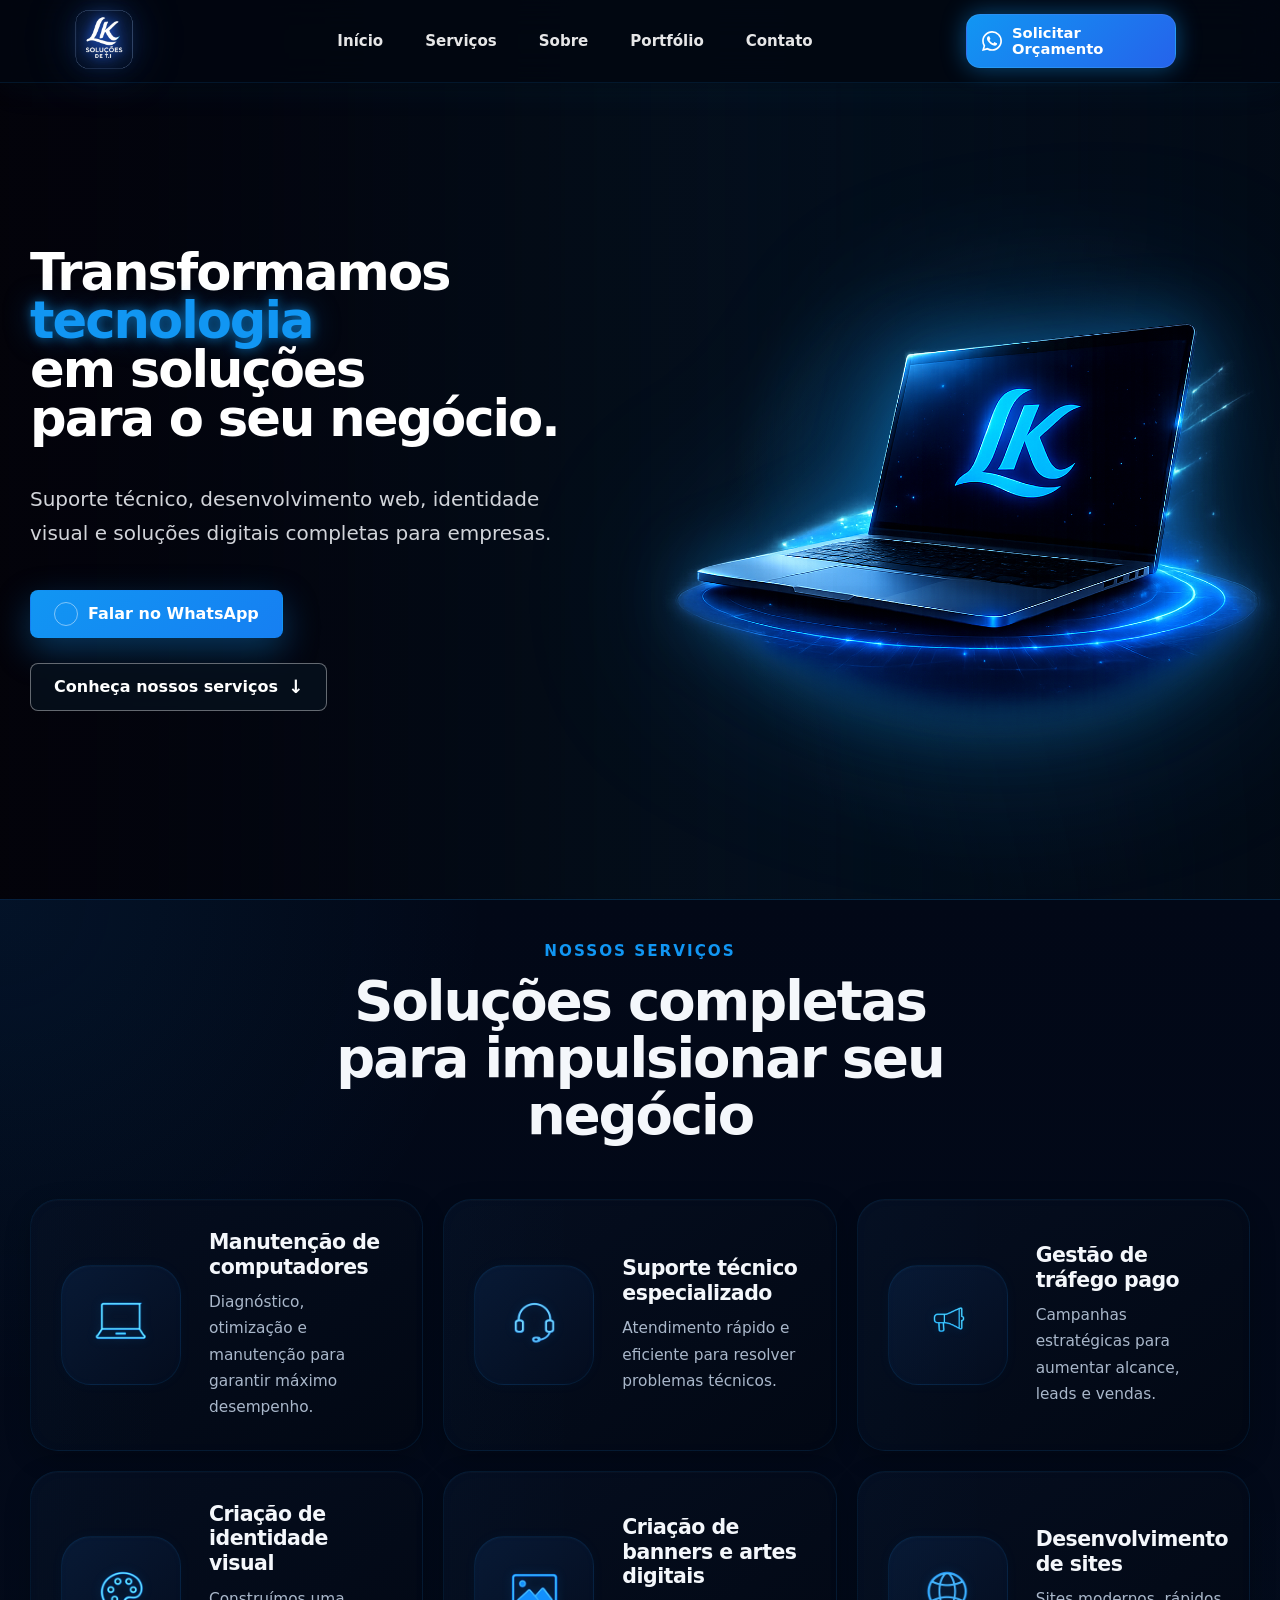
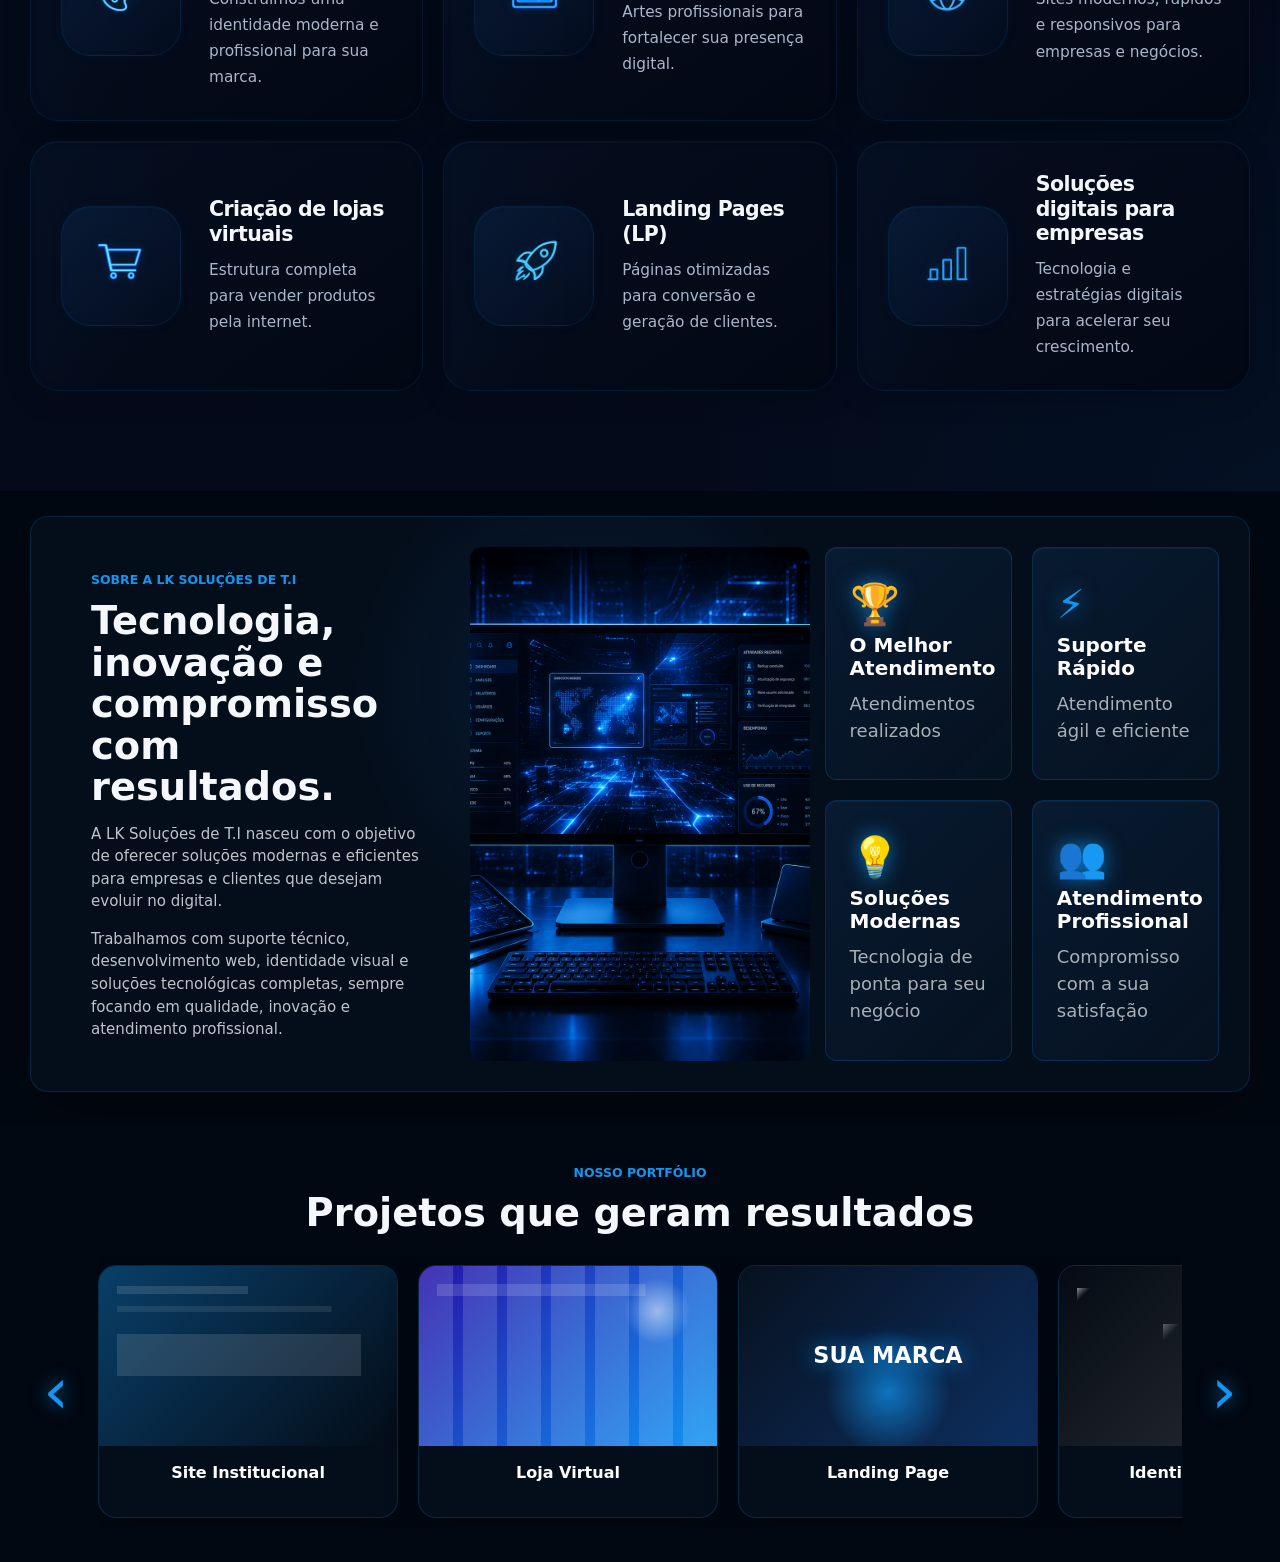
==== commit 0ea718bc: "finaliza seção nosso portfólio com cards interativos e layout responsivo" ====
--- a/frontend/Index.html
+++ b/frontend/Index.html
@@ -230,64 +230,67 @@
             </div>
         </section>
 
-        <section class="portifolio section" id="portfolio">
-            <div class="container">
-                <div class="section-heading reveal">
-                    <span class="eyebrow">Nosso portfólio</span>
-                    <h2>Projetos que geram resultados</h2>
-                </div>
-
-                <div class="portfolio-shell reveal">
-                    <button class="portfolio-arrow" type="button" aria-label="Projeto anterior">‹</button>
-
-                    <div class="portfolio-track" aria-label="Projetos da LK Soluções de T.I">
-                        <article class="project-card">
-                            <div class="project-preview site-preview"></div>
-                            <h3>Site Institucional</h3>
-                        </article>
-
-                        <article class="project-card">
-                            <div class="project-preview store-preview"></div>
-                            <h3>Loja Virtual</h3>
-                        </article>
-
-                        <article class="project-card">
-                            <div class="project-preview lp-preview"></div>
-                            <h3>Landing Page</h3>
-                        </article>
-
-                        <article class="project-card">
-                            <div class="project-preview brand-preview"></div>
-                            <h3>Identidade Visual</h3>
-                        </article>
-
-                        <article class="project-card">
-                            <div class="project-preview banner-preview"></div>
-                            <h3>Banners e Artes</h3>
-                        </article>
-
-                        <article class="project-card">
-                            <div class="project-preview banner-preview"></div>
-                            <h3>Campanhas Publicitárias</h3>
-                        </article>
-
-                        <article class="project-card">
-                            <div class="project-preview banner-preview"></div>
-                            <h3>E-commerce</h3>
-                        </article>
-
-                         <article class="project-card">
-                            <div class="project-preview banner-preview"></div>
-                            <h3>Desenvolvimento de Software</h3>
-                        </article>
-
-
-                    </div>
-
-                    <button class="portfolio-arrow" type="button" aria-label="Próximo projeto">›</button>
-                </div>
-            </div>
-        </section>
+       <section class="portfolio section" id="portfolio">
+    <div class="container">
+        <div class="section-heading reveal">
+            <span class="eyebrow">Nosso portfólio</span>
+            <h2>Projetos que geram resultados</h2>
+        </div>
+
+        <div class="portfolio__casca reveal">
+            <button
+                class="portfolio__botao"
+                type="button"
+                aria-label="Projeto anterior"
+            >
+                ‹
+            </button>
+
+            <div
+                class="portfolio__trilha"
+                aria-label="Projetos da LK Soluções de T.I"
+            >
+                <article class="projeto__card">
+                    <div class="projeto__preview site-preview"></div>
+                    <h3>Site Institucional</h3>
+                </article>
+
+                <article class="projeto__card">
+                    <div class="projeto__preview loja-preview"></div>
+                    <h3>Loja Virtual</h3>
+                </article>
+
+                <article class="projeto__card">
+                    <div class="projeto__preview lp-preview"></div>
+                    <h3>Landing Page</h3>
+                </article>
+
+                <article class="projeto__card">
+                    <div class="projeto__preview branding-preview"></div>
+                    <h3>Identidade Visual</h3>
+                </article>
+
+                <article class="projeto__card">
+                    <div class="projeto__preview banner-preview"></div>
+                    <h3>Campanhas Publicitárias</h3>
+                </article>
+
+                <article class="projeto__card">
+                    <div class="projeto__preview software-preview"></div>
+                    <h3>Desenvolvimento de Software</h3>
+                </article>
+            </div>
+
+            <button
+                class="portfolio__botao"
+                type="button"
+                aria-label="Próximo projeto"
+            >
+                ›
+            </button>
+        </div>
+    </div>
+</section>
     </main>
 </body>
 </html>
--- a/frontend/css/header.css
+++ b/frontend/css/header.css
@@ -142,7 +142,7 @@
   justify-content: center;
   gap: 10px;
   margin-left: auto;
-  padding: 14px 24px;
+  padding: 10px 15px;
   border: 1px solid rgba(255, 255, 255, 0.08);
   border-radius: 14px;
   color: #ffffff;
@@ -155,8 +155,8 @@
 }
 
 .quote-btn svg {
-  width: 18px;
-  height: 18px;
+  width: 20px;
+  height: 20px;
   flex-shrink: 0;
 }
 
--- a/frontend/css/portfolio.css
+++ b/frontend/css/portfolio.css
@@ -0,0 +1,293 @@
+.portfolio {
+    background: rgba(3, 9, 19, 0.98);
+}
+
+/* =========================
+   CASCA DO PORTFÓLIO
+========================= */
+
+.portfolio__casca {
+    position: relative;
+    display: grid;
+    grid-template-columns: 52px 1fr 52px;
+    gap: 16px;
+    align-items: center;
+}
+
+.portfolio__trilha {
+    display: flex;
+    gap: 20px;
+    overflow-x: auto;
+    padding: 10px 4px;
+    scroll-snap-type: x mandatory;
+    scroll-behavior: smooth;
+
+    scrollbar-width: thin;
+    scrollbar-color: var(--blue-main) transparent;
+}
+
+.portfolio__trilha::-webkit-scrollbar {
+    height: 8px;
+}
+
+.portfolio__trilha::-webkit-scrollbar-thumb {
+    background: var(--blue-main);
+    border-radius: 999px;
+}
+
+/* =========================
+   BOTÕES
+========================= */
+
+.portfolio__botao {
+    border: 0;
+    background: transparent;
+    cursor: pointer;
+
+    color: var(--blue-main);
+
+    font-size: 4rem;
+    line-height: 1;
+
+    transition: 220ms ease;
+
+    text-shadow: 0 0 18px rgba(17, 150, 243, 0.72);
+}
+
+.portfolio__botao:hover {
+    transform: scale(1.1);
+    color: #59b9ff;
+}
+
+/* =========================
+   CARDS
+========================= */
+
+.projeto__card {
+    min-width: 300px;
+
+    overflow: hidden;
+
+    border: 1px solid rgba(17, 150, 243, 0.2);
+    border-radius: 18px;
+
+    background: rgba(5, 15, 28, 0.95);
+
+    box-shadow: 0 14px 34px rgba(0, 0, 0, 0.24);
+
+    scroll-snap-align: start;
+
+    transition:
+        transform 220ms ease,
+        border-color 220ms ease,
+        box-shadow 220ms ease;
+}
+
+.projeto__card:hover {
+    transform: translateY(-5px);
+
+    border-color: rgba(17, 150, 243, 0.62);
+
+    box-shadow:
+        0 0 28px rgba(17, 150, 243, 0.2),
+        0 12px 24px rgba(0, 0, 0, 0.3);
+}
+
+.projeto__card h3 {
+    padding: 18px 14px;
+
+    text-align: center;
+
+    font-size: 1rem;
+    font-weight: 700;
+
+    color: var(--white);
+}
+
+/* =========================
+   PREVIEWS
+========================= */
+
+.projeto__preview {
+    min-height: 180px;
+}
+
+/* SITE */
+
+.site-preview {
+    background:
+        linear-gradient(rgba(255,255,255,0.12) 0 0)
+        18px 20px / 44% 8px no-repeat,
+
+        linear-gradient(rgba(255,255,255,0.09) 0 0)
+        18px 40px / 72% 6px no-repeat,
+
+        linear-gradient(rgba(255,255,255,0.12) 0 0)
+        18px 68px / 82% 42px no-repeat,
+
+        linear-gradient(
+            135deg,
+            rgba(17, 150, 243, 0.36),
+            rgba(4, 12, 23, 0.96)
+        );
+}
+
+/* LOJA */
+
+.loja-preview {
+    background:
+        radial-gradient(
+            circle at 80% 25%,
+            rgba(255,255,255,0.5),
+            transparent 12%
+        ),
+
+        linear-gradient(rgba(255,255,255,0.14) 0 0)
+        18px 18px / 70% 12px no-repeat,
+
+        repeating-linear-gradient(
+            90deg,
+            rgba(255,255,255,0.14) 0 34px,
+            transparent 34px 44px
+        ),
+
+        linear-gradient(
+            135deg,
+            #2512a8,
+            var(--blue-main)
+        );
+}
+
+/* LANDING PAGE */
+
+.lp-preview {
+    display: grid;
+    place-items: center;
+
+    background:
+        radial-gradient(
+            circle at 50% 70%,
+            rgba(17,150,243,0.7),
+            transparent 32%
+        ),
+
+        linear-gradient(
+            135deg,
+            #07111f,
+            #0d2f60
+        );
+}
+
+.lp-preview::after {
+    content: "SUA MARCA";
+
+    color: var(--white);
+
+    font-size: 1.4rem;
+    font-weight: 900;
+
+    text-shadow: 0 0 22px rgba(17,150,243,0.9);
+}
+
+/* BRANDING */
+
+.branding-preview {
+    background:
+        linear-gradient(
+            135deg,
+            rgba(255,255,255,0.5),
+            transparent 12%
+        )
+        18px 22px / 70px 44px no-repeat,
+
+        linear-gradient(
+            135deg,
+            rgba(255,255,255,0.32),
+            transparent 12%
+        )
+        104px 58px / 90px 56px no-repeat,
+
+        linear-gradient(
+            135deg,
+            #050b14,
+            #2c3038
+        );
+}
+
+/* BANNERS */
+
+.banner-preview {
+    display: grid;
+    place-items: center;
+
+    background:
+        radial-gradient(
+            circle at 72% 48%,
+            rgba(255,255,255,0.16),
+            transparent 24%
+        ),
+
+        linear-gradient(
+            135deg,
+            #141414,
+            #3a2b02
+        );
+}
+
+.banner-preview::after {
+    content: "PROMOÇÃO";
+
+    color: #ffe65a;
+
+    font-size: 1.3rem;
+    font-weight: 900;
+}
+
+/* SOFTWARE */
+
+.software-preview {
+    display: grid;
+    place-items: center;
+
+    background:
+        radial-gradient(
+            circle at center,
+            rgba(17,150,243,0.18),
+            transparent 45%
+        ),
+
+        linear-gradient(
+            135deg,
+            #071018,
+            #101d36
+        );
+}
+
+.software-preview::after {
+    content: "</>";
+
+    font-size: 3rem;
+    font-weight: 900;
+
+    color: var(--blue-main);
+
+    text-shadow: 0 0 18px rgba(17,150,243,0.8);
+}
+
+/* =========================
+   RESPONSIVO
+========================= */
+
+@media (max-width: 768px) {
+    .portfolio__casca {
+        grid-template-columns: 1fr;
+    }
+
+    .portfolio__botao {
+        display: none;
+    }
+
+    .projeto__card {
+        min-width: 260px;
+    }
+}
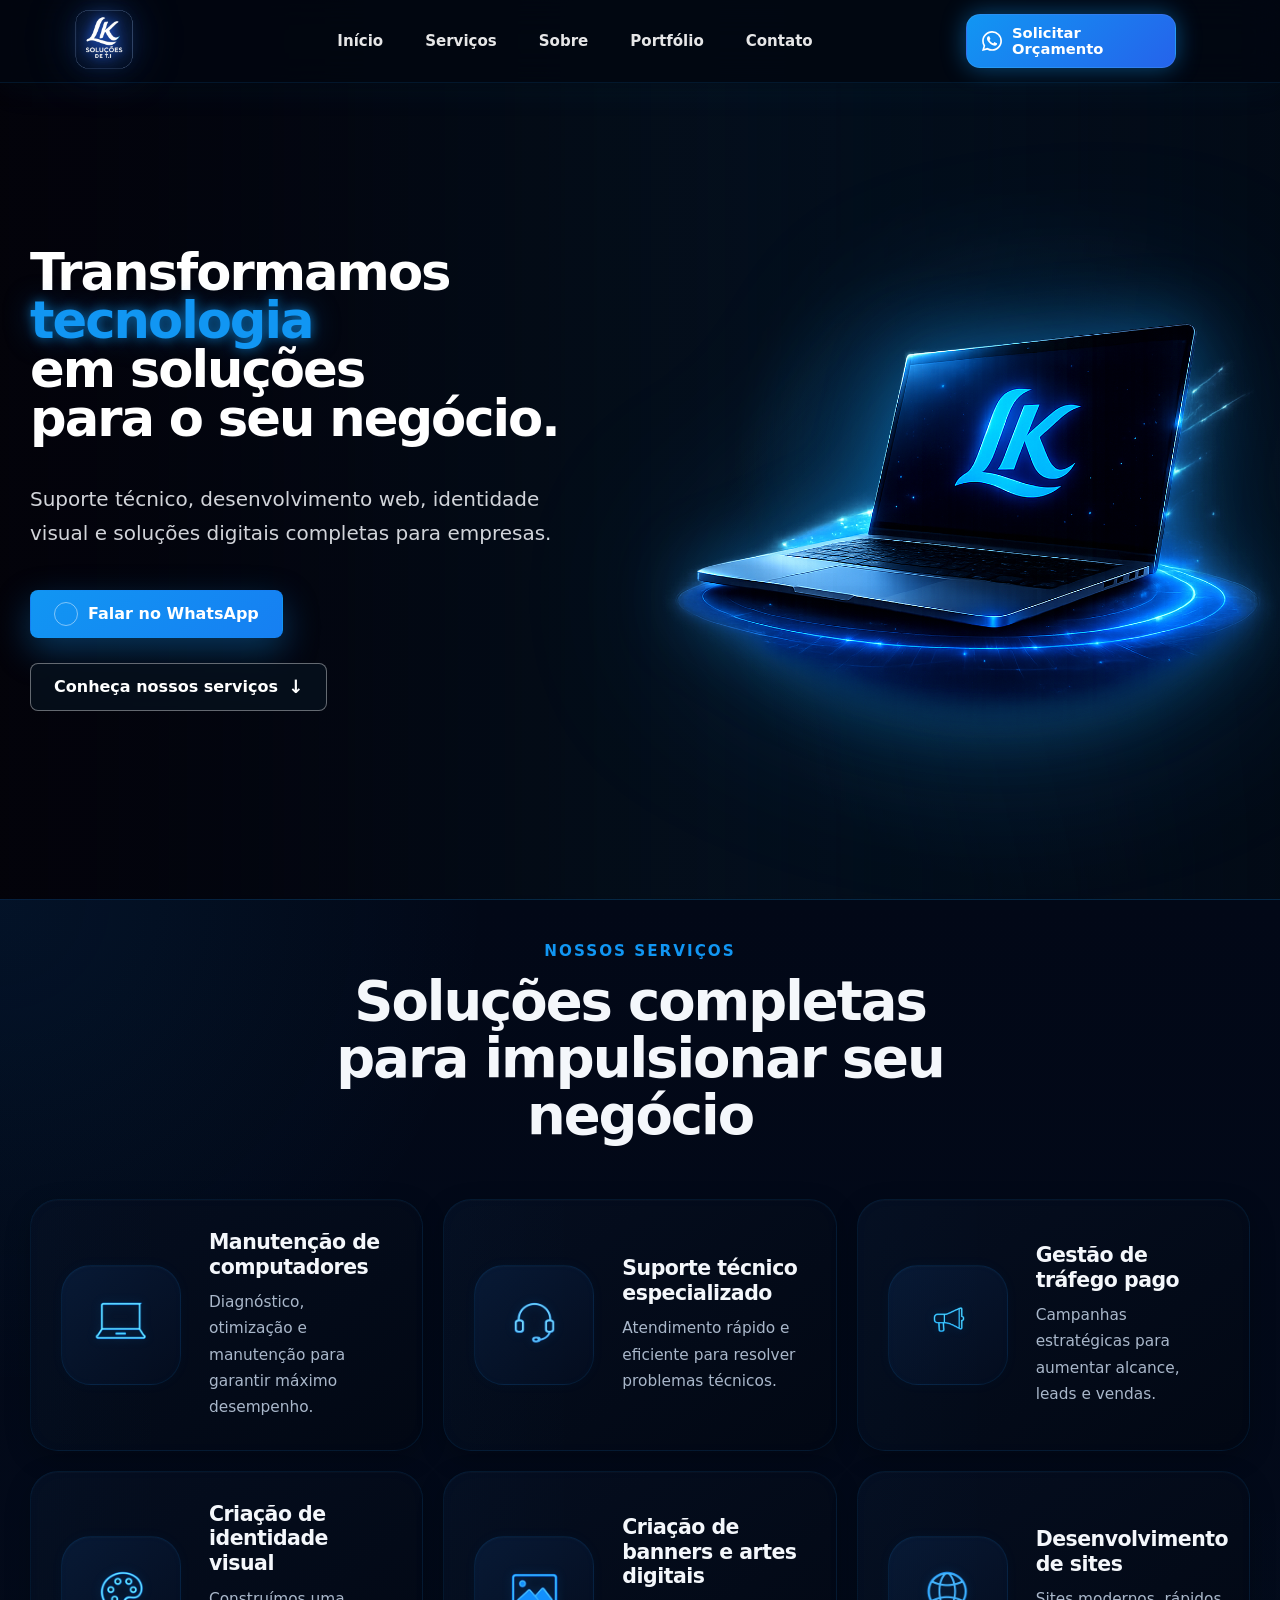
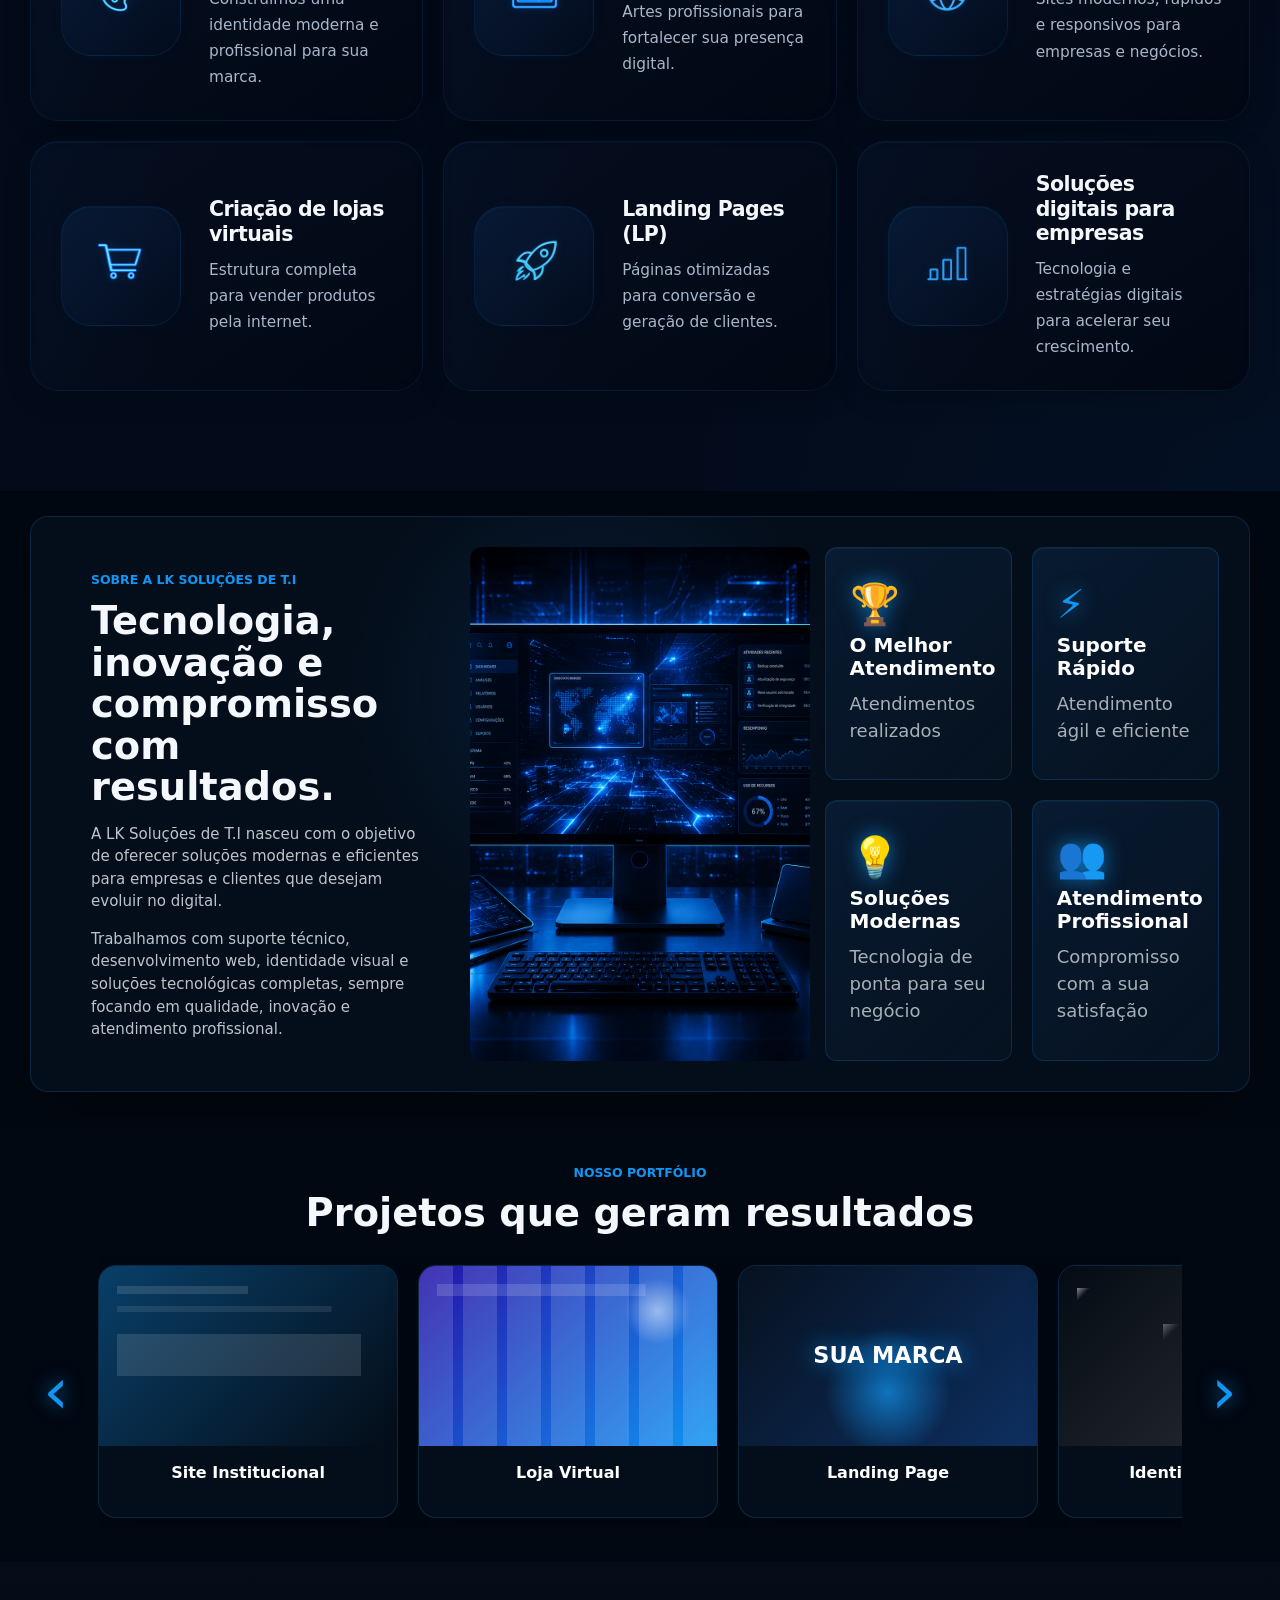
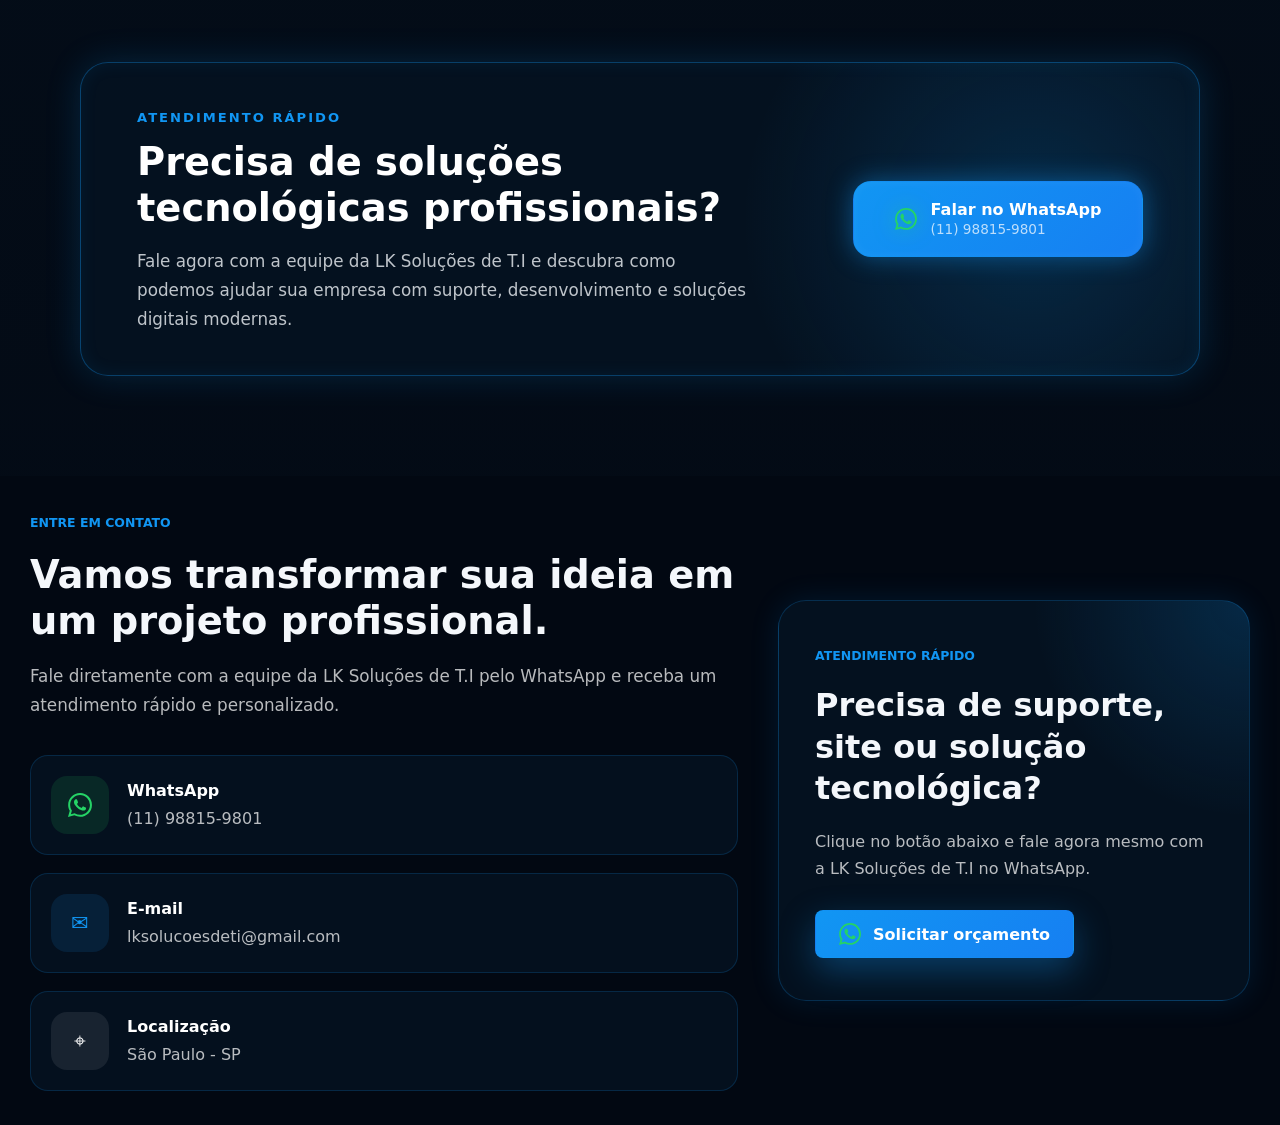
==== commit 64c12390: "feat(contato): implementa seção de contato com CTA para WhatsApp" ====
--- a/frontend/Index.html
+++ b/frontend/Index.html
@@ -16,6 +16,8 @@
     <link rel="stylesheet" href="css/services.css">
     <link rel="stylesheet" href="css/about.css">
     <link rel="stylesheet" href="css/portfolio.css">
+    <link rel="stylesheet" href="css/cta.css">
+    <link rel="stylesheet" href="css/contato.css">
     <link rel="stylesheet" href="css/animations.css">
     <link rel="stylesheet" href="css/responsive.css">
 </head>
@@ -291,6 +293,160 @@
         </div>
     </div>
 </section>
+
+<section class="cta" aria-labelledby="cta-title">
+    <div class="cta-inner container reveal">
+        <div class="cta__conteudo">
+            <span class="cta__tag">ATENDIMENTO RÁPIDO</span>
+
+            <h2 id="cta-title">
+                Precisa de soluções tecnológicas profissionais?
+            </h2>
+
+            <p>
+                Fale agora com a equipe da LK Soluções de T.I e descubra
+                como podemos ajudar sua empresa com suporte, desenvolvimento
+                e soluções digitais modernas.
+            </p>
+        </div>
+
+        <a
+            class="btn btn-primary btn-neon"
+            href="https://wa.me/5511988159801?text=Ol%C3%A1%2C%20preciso%20de%20solu%C3%A7%C3%B5es%20tecnol%C3%B3gicas%20profissionais."
+            target="_blank"
+            rel="noopener"
+            aria-label="Falar no WhatsApp"
+        >
+            <svg
+                xmlns="http://www.w3.org/2000/svg"
+                width="22"
+                height="22"
+                viewBox="0 0 24 24"
+                fill="currentColor"
+                aria-hidden="true"
+            >
+                <path d="M20.52 3.48A11.82 11.82 0 0 0 12.06 0C5.5 0 .16 5.34.16 11.9c0 2.1.55 4.15 1.6 5.96L0 24l6.3-1.65a11.9 11.9 0 0 0 5.76 1.47h.01c6.56 0 11.9-5.34 11.9-11.9 0-3.18-1.24-6.17-3.45-8.44Zm-8.46 18.3h-.01a9.9 9.9 0 0 1-5.04-1.38l-.36-.21-3.74.98 1-3.65-.24-.37a9.84 9.84 0 0 1-1.53-5.24c0-5.46 4.44-9.9 9.91-9.9 2.64 0 5.12 1.03 6.98 2.9a9.8 9.8 0 0 1 2.9 6.99c0 5.46-4.44 9.89-9.9 9.89Zm5.43-7.42c-.3-.15-1.77-.87-2.04-.97-.27-.1-.47-.15-.67.15-.2.3-.77.97-.95 1.17-.17.2-.35.22-.65.07-.3-.15-1.26-.46-2.4-1.48-.89-.79-1.49-1.76-1.66-2.06-.17-.3-.02-.46.13-.61.13-.13.3-.35.45-.52.15-.17.2-.3.3-.5.1-.2.05-.37-.02-.52-.07-.15-.67-1.62-.92-2.22-.24-.58-.49-.5-.67-.5h-.57c-.2 0-.52.07-.8.37-.27.3-1.04 1.02-1.04 2.5 0 1.47 1.07 2.9 1.22 3.1.15.2 2.1 3.2 5.08 4.49.71.3 1.27.48 1.7.61.71.23 1.35.2 1.86.12.57-.08 1.77-.72 2.02-1.41.25-.69.25-1.28.17-1.4-.07-.12-.27-.2-.57-.35Z"/>
+            </svg>
+
+            <span>
+                Falar no WhatsApp
+                <small>(11) 98815-9801</small>
+            </span>
+        </a>
+    </div>
+</section>
+
+<section class="contato section" id="contato">
+    <div class="contato__grid container">
+
+        <!-- INFORMAÇÕES -->
+        <div class="contato__info reveal">
+            <span class="eyebrow">Entre em contato</span>
+
+            <h2>
+                Vamos transformar sua ideia em um projeto profissional.
+            </h2>
+
+            <p>
+                Fale diretamente com a equipe da LK Soluções de T.I
+                pelo WhatsApp e receba um atendimento rápido e personalizado.
+            </p>
+
+            <div class="contato__cards">
+
+                <a
+                    class="contato__card"
+                    href="https://wa.me/5511988159801?text=Olá,%20vim%20pelo%20site%20da%20LK%20Soluções%20de%20T.I"
+                    target="_blank"
+                    rel="noopener"
+                >
+                    <div class="contato__icone whatsapp">
+                        <svg
+                            xmlns="http://www.w3.org/2000/svg"
+                            width="24"
+                            height="24"
+                            viewBox="0 0 24 24"
+                            fill="currentColor"
+                            aria-hidden="true"
+                        >
+                            <path d="M20.52 3.48A11.82 11.82 0 0 0 12.06 0C5.5 0 .16 5.34.16 11.9c0 2.1.55 4.15 1.6 5.96L0 24l6.3-1.65a11.9 11.9 0 0 0 5.76 1.47h.01c6.56 0 11.9-5.34 11.9-11.9 0-3.18-1.24-6.17-3.45-8.44Zm-8.46 18.3h-.01a9.9 9.9 0 0 1-5.04-1.38l-.36-.21-3.74.98 1-3.65-.24-.37a9.84 9.84 0 0 1-1.53-5.24c0-5.46 4.44-9.9 9.91-9.9 2.64 0 5.12 1.03 6.98 2.9a9.8 9.8 0 0 1 2.9 6.99c0 5.46-4.44 9.89-9.9 9.89Zm5.43-7.42c-.3-.15-1.77-.87-2.04-.97-.27-.1-.47-.15-.67.15-.2.3-.77.97-.95 1.17-.17.2-.35.22-.65.07-.3-.15-1.26-.46-2.4-1.48-.89-.79-1.49-1.76-1.66-2.06-.17-.3-.02-.46.13-.61.13-.13.3-.35.45-.52.15-.17.2-.3.3-.5.1-.2.05-.37-.02-.52-.07-.15-.67-1.62-.92-2.22-.24-.58-.49-.5-.67-.5h-.57c-.2 0-.52.07-.8.37-.27.3-1.04 1.02-1.04 2.5 0 1.47 1.07 2.9 1.22 3.1.15.2 2.1 3.2 5.08 4.49.71.3 1.27.48 1.7.61.71.23 1.35.2 1.86.12.57-.08 1.77-.72 2.02-1.41.25-.69.25-1.28.17-1.4-.07-.12-.27-.2-.57-.35Z"/>
+                        </svg>
+                    </div>
+
+                    <div>
+                        <strong>WhatsApp</strong>
+                        <span>(11) 98815-9801</span>
+                    </div>
+                </a>
+
+                <a
+                    class="contato__card"
+                    href="mailto:lksolucoesdeti@gmail.com"
+                >
+                    <div class="contato__icone email">
+                        ✉
+                    </div>
+
+                    <div>
+                        <strong>E-mail</strong>
+                        <span>lksolucoesdeti@gmail.com</span>
+                    </div>
+                </a>
+
+                <div class="contato__card">
+                    <div class="contato__icone local">
+                        ⌖
+                    </div>
+
+                    <div>
+                        <strong>Localização</strong>
+                        <span>São Paulo - SP</span>
+                    </div>
+                </div>
+
+            </div>
+        </div>
+
+        <!-- CTA -->
+        <div class="contato__cta reveal delay-1">
+
+            <span class="eyebrow">Atendimento rápido</span>
+
+            <h3>
+                Precisa de suporte, site ou solução tecnológica?
+            </h3>
+
+            <p>
+                Clique no botão abaixo e fale agora mesmo com a LK
+                Soluções de T.I no WhatsApp.
+            </p>
+
+            <a
+                class="btn btn-primary contato__botao"
+                href="https://wa.me/5511988159801?text=Olá,%20vim%20pelo%20site%20da%20LK%20Soluções%20de%20T.I%20e%20gostaria%20de%20um%20orçamento."
+                target="_blank"
+                rel="noopener"
+            >
+                <svg
+                    xmlns="http://www.w3.org/2000/svg"
+                    width="22"
+                    height="22"
+                    viewBox="0 0 24 24"
+                    fill="currentColor"
+                    aria-hidden="true"
+                >
+                    <path d="M20.52 3.48A11.82 11.82 0 0 0 12.06 0C5.5 0 .16 5.34.16 11.9c0 2.1.55 4.15 1.6 5.96L0 24l6.3-1.65a11.9 11.9 0 0 0 5.76 1.47h.01c6.56 0 11.9-5.34 11.9-11.9 0-3.18-1.24-6.17-3.45-8.44Zm-8.46 18.3h-.01a9.9 9.9 0 0 1-5.04-1.38l-.36-.21-3.74.98 1-3.65-.24-.37a9.84 9.84 0 0 1-1.53-5.24c0-5.46 4.44-9.9 9.91-9.9 2.64 0 5.12 1.03 6.98 2.9a9.8 9.8 0 0 1 2.9 6.99c0 5.46-4.44 9.89-9.9 9.89Zm5.43-7.42c-.3-.15-1.77-.87-2.04-.97-.27-.1-.47-.15-.67.15-.2.3-.77.97-.95 1.17-.17.2-.35.22-.65.07-.3-.15-1.26-.46-2.4-1.48-.89-.79-1.49-1.76-1.66-2.06-.17-.3-.02-.46.13-.61.13-.13.3-.35.45-.52.15-.17.2-.3.3-.5.1-.2.05-.37-.02-.52-.07-.15-.67-1.62-.92-2.22-.24-.58-.49-.5-.67-.5h-.57c-.2 0-.52.07-.8.37-.27.3-1.04 1.02-1.04 2.5 0 1.47 1.07 2.9 1.22 3.1.15.2 2.1 3.2 5.08 4.49.71.3 1.27.48 1.7.61.71.23 1.35.2 1.86.12.57-.08 1.77-.72 2.02-1.41.25-.69.25-1.28.17-1.4-.07-.12-.27-.2-.57-.35Z"/>
+                </svg>
+
+                Solicitar orçamento
+            </a>
+
+        </div>
+    </div>
+</section>
+
+
+
     </main>
 </body>
 </html>
--- a/frontend/css/cta.css
+++ b/frontend/css/cta.css
@@ -0,0 +1,143 @@
+.cta {
+    padding: 100px 0;
+}
+
+.cta-inner {
+    display: flex;
+    align-items: center;
+    justify-content: space-between;
+    gap: 40px;
+
+    max-width: 1120px;
+
+    padding: 42px 56px;
+
+    border: 1px solid rgba(17, 150, 243, 0.35);
+    border-radius: 28px;
+
+    background:
+        radial-gradient(
+            circle at 85% 50%,
+            rgba(17, 150, 243, 0.18),
+            transparent 30%
+        ),
+        rgba(5, 18, 33, 0.96);
+
+    box-shadow:
+        0 0 35px rgba(17, 150, 243, 0.18),
+        inset 0 0 18px rgba(17, 150, 243, 0.08);
+}
+
+.cta__conteudo {
+    max-width: 620px;
+}
+
+.cta__tag {
+    display: inline-block;
+
+    margin-bottom: 12px;
+
+    color: var(--blue-main);
+
+    font-size: 0.82rem;
+    font-weight: 700;
+    letter-spacing: 2px;
+}
+
+.cta-inner h2 {
+    margin: 0;
+
+    color: var(--white);
+
+    font-size: clamp(2rem, 3vw, 2.7rem);
+    line-height: 1.2;
+}
+
+.cta-inner p {
+    margin-top: 16px;
+
+    color: rgba(244, 247, 251, 0.78);
+
+    font-size: 1.05rem;
+    line-height: 1.7;
+}
+
+.btn-neon {
+    display: flex;
+    align-items: center;
+    justify-content: center;
+    gap: 14px;
+
+    min-width: 290px;
+    min-height: 76px;
+
+    padding: 16px 24px;
+
+    border-radius: 18px;
+
+    text-align: left;
+
+    box-shadow:
+        0 0 26px rgba(17, 150, 243, 0.45),
+        inset 0 0 12px rgba(255, 255, 255, 0.05);
+
+    transition:
+        transform 220ms ease,
+        box-shadow 220ms ease;
+}
+
+.btn-neon:hover {
+    transform: translateY(-4px);
+
+    box-shadow:
+        0 0 38px rgba(17, 150, 243, 0.62),
+        inset 0 0 12px rgba(255, 255, 255, 0.08);
+}
+
+.btn-neon svg {
+    flex-shrink: 0;
+
+    color: #25d366;
+
+    filter: drop-shadow(0 0 10px rgba(37, 211, 102, 0.7));
+}
+
+.btn-neon span {
+    display: flex;
+    flex-direction: column;
+
+    color: var(--white);
+
+    font-size: 1rem;
+    font-weight: 700;
+}
+
+.btn-neon small {
+    margin-top: 4px;
+
+    color: rgba(255, 255, 255, 0.72);
+
+    font-size: 0.85rem;
+    font-weight: 500;
+}
+
+@media (max-width: 900px) {
+    .cta-inner {
+        flex-direction: column;
+        text-align: center;
+
+        padding: 36px 28px;
+    }
+
+    .btn-neon {
+        width: 100%;
+        max-width: 340px;
+
+        justify-content: center;
+        text-align: center;
+    }
+
+    .btn-neon span {
+        align-items: center;
+    }
+}
--- a/frontend/css/contato.css
+++ b/frontend/css/contato.css
@@ -0,0 +1,163 @@
+.contato {
+    background: rgba(3, 9, 19, 0.98);
+}
+
+.contato__grid {
+    display: grid;
+    grid-template-columns: 1.2fr 0.8fr;
+    gap: 40px;
+    align-items: center;
+}
+
+.contato__info h2 {
+    margin: 18px 0;
+
+    font-size: clamp(2rem, 3vw, 2.8rem);
+    line-height: 1.2;
+}
+
+.contato__info p {
+    color: rgba(255,255,255,0.72);
+
+    font-size: 1.05rem;
+    line-height: 1.7;
+}
+
+.contato__cards {
+    display: flex;
+    flex-direction: column;
+    gap: 18px;
+
+    margin-top: 36px;
+}
+
+.contato__card {
+    display: flex;
+    align-items: center;
+    gap: 18px;
+
+    padding: 20px;
+
+    border: 1px solid rgba(17,150,243,0.18);
+    border-radius: 18px;
+
+    background: rgba(5,18,33,0.9);
+
+    text-decoration: none;
+
+    transition:
+        transform 220ms ease,
+        border-color 220ms ease,
+        box-shadow 220ms ease;
+}
+
+.contato__card:hover {
+    transform: translateY(-4px);
+
+    border-color: rgba(17,150,243,0.55);
+
+    box-shadow:
+        0 0 24px rgba(17,150,243,0.14);
+}
+
+.contato__card strong {
+    display: block;
+
+    margin-bottom: 4px;
+
+    color: var(--white);
+
+    font-size: 1rem;
+}
+
+.contato__card span {
+    color: rgba(255,255,255,0.72);
+}
+
+.contato__icone {
+    display: flex;
+    align-items: center;
+    justify-content: center;
+
+    width: 58px;
+    height: 58px;
+
+    border-radius: 16px;
+
+    font-size: 1.3rem;
+
+    flex-shrink: 0;
+}
+
+.whatsapp {
+    background: rgba(37,211,102,0.12);
+    color: #25d366;
+}
+
+.email {
+    background: rgba(17,150,243,0.12);
+    color: var(--blue-main);
+}
+
+.local {
+    background: rgba(255,255,255,0.08);
+    color: var(--white);
+}
+
+.contato__cta {
+    padding: 42px 36px;
+
+    border: 1px solid rgba(17,150,243,0.22);
+    border-radius: 28px;
+
+    background:
+        radial-gradient(
+            circle at top right,
+            rgba(17,150,243,0.18),
+            transparent 35%
+        ),
+        rgba(5,18,33,0.96);
+
+    box-shadow:
+        0 0 30px rgba(17,150,243,0.12);
+}
+
+.contato__cta h3 {
+    margin: 18px 0;
+
+    font-size: 2rem;
+    line-height: 1.3;
+}
+
+.contato__cta p {
+    color: rgba(255,255,255,0.72);
+
+    line-height: 1.7;
+}
+
+.contato__botao {
+    display: inline-flex;
+    align-items: center;
+    gap: 12px;
+
+    margin-top: 28px;
+}
+
+.contato__botao svg {
+    color: #25d366;
+}
+
+@media (max-width: 900px) {
+    .contato__grid {
+        grid-template-columns: 1fr;
+    }
+
+    .contato__cta {
+        text-align: center;
+    }
+
+    .contato__botao {
+        width: 100%;
+        justify-content: center;
+    }
+}
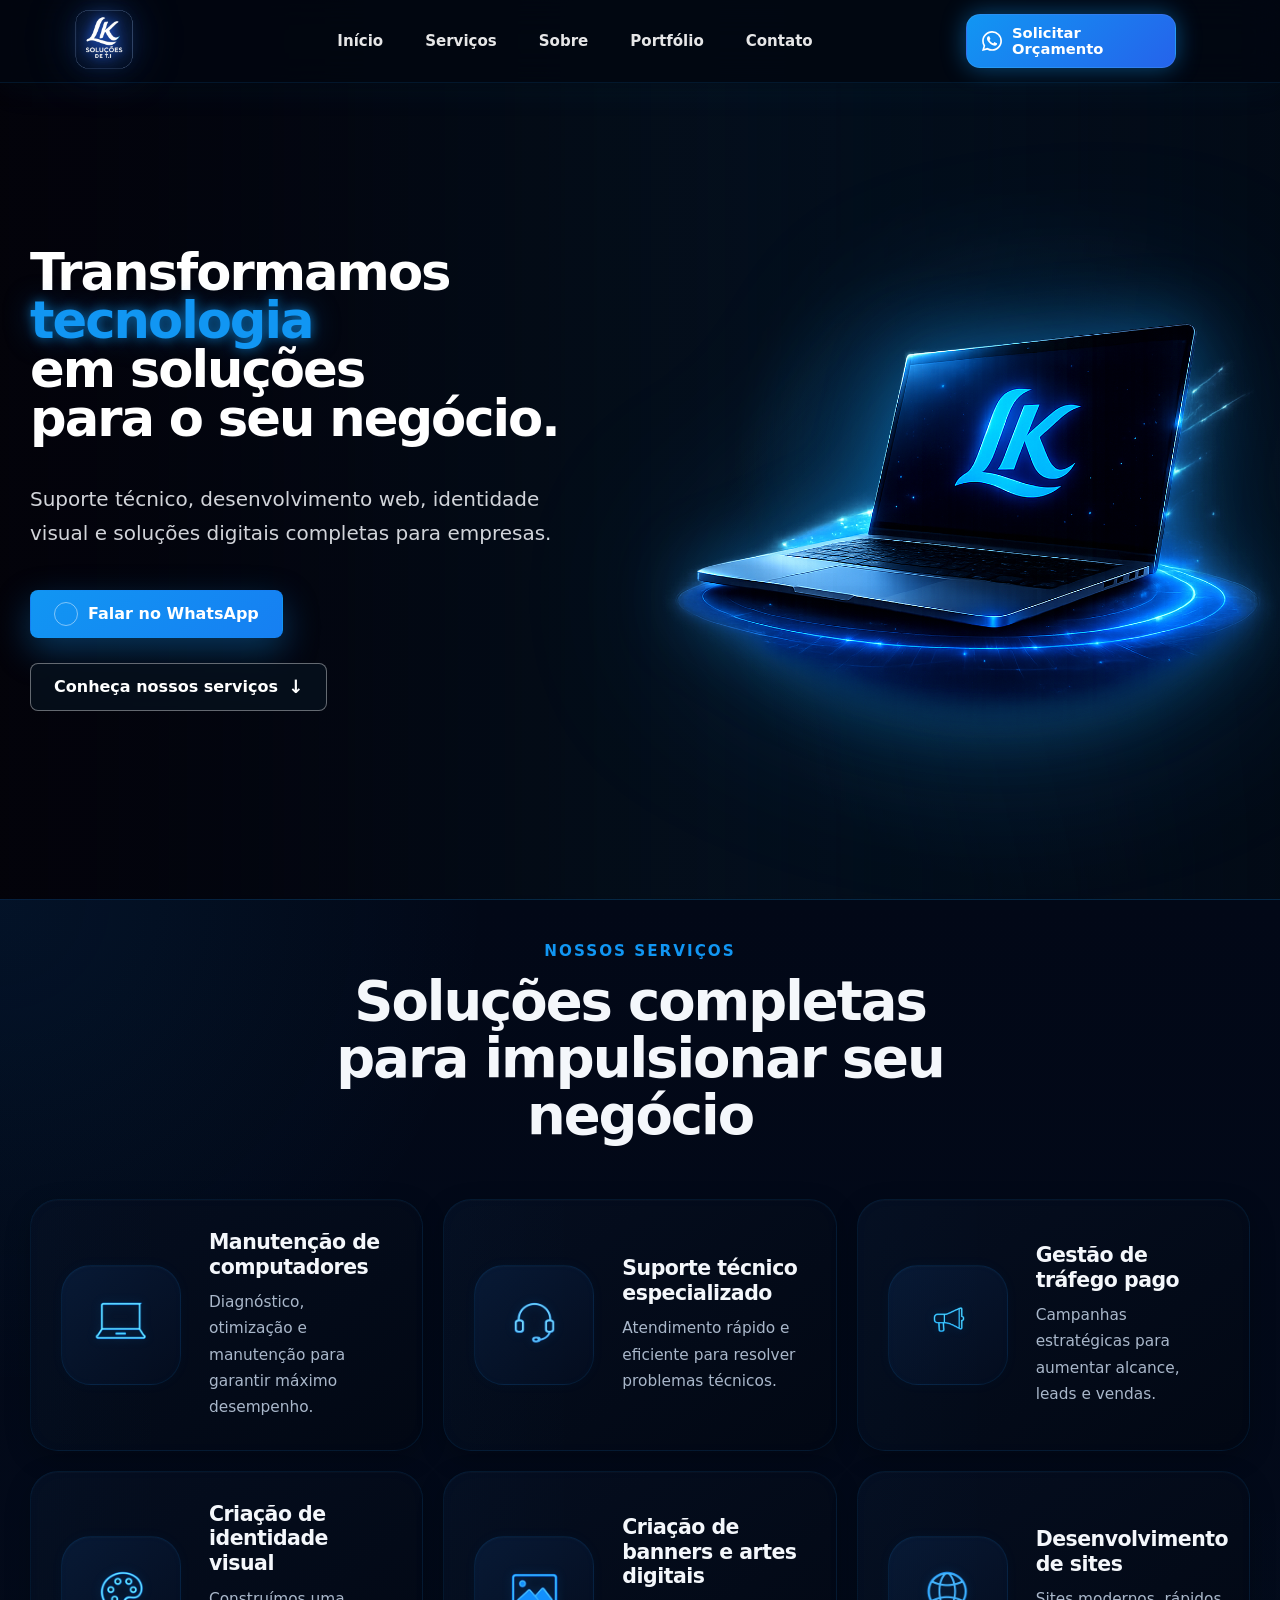
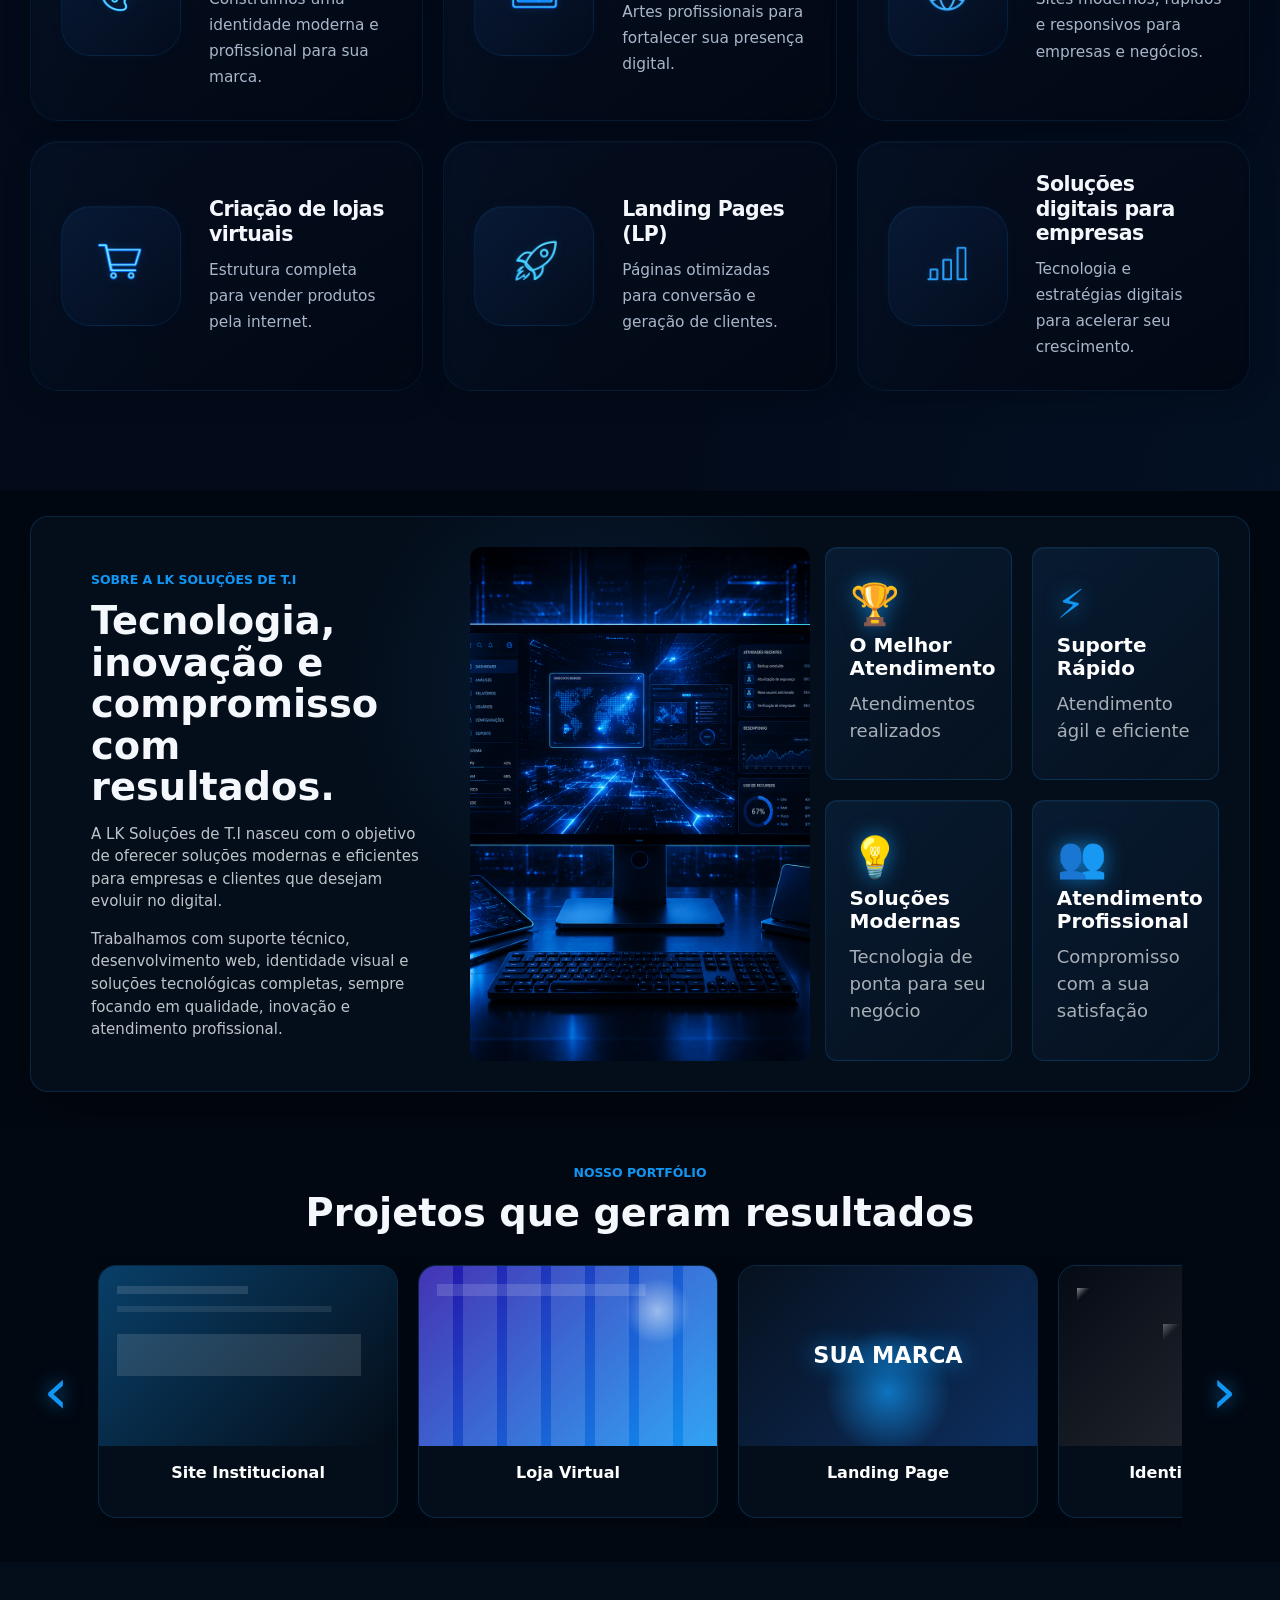
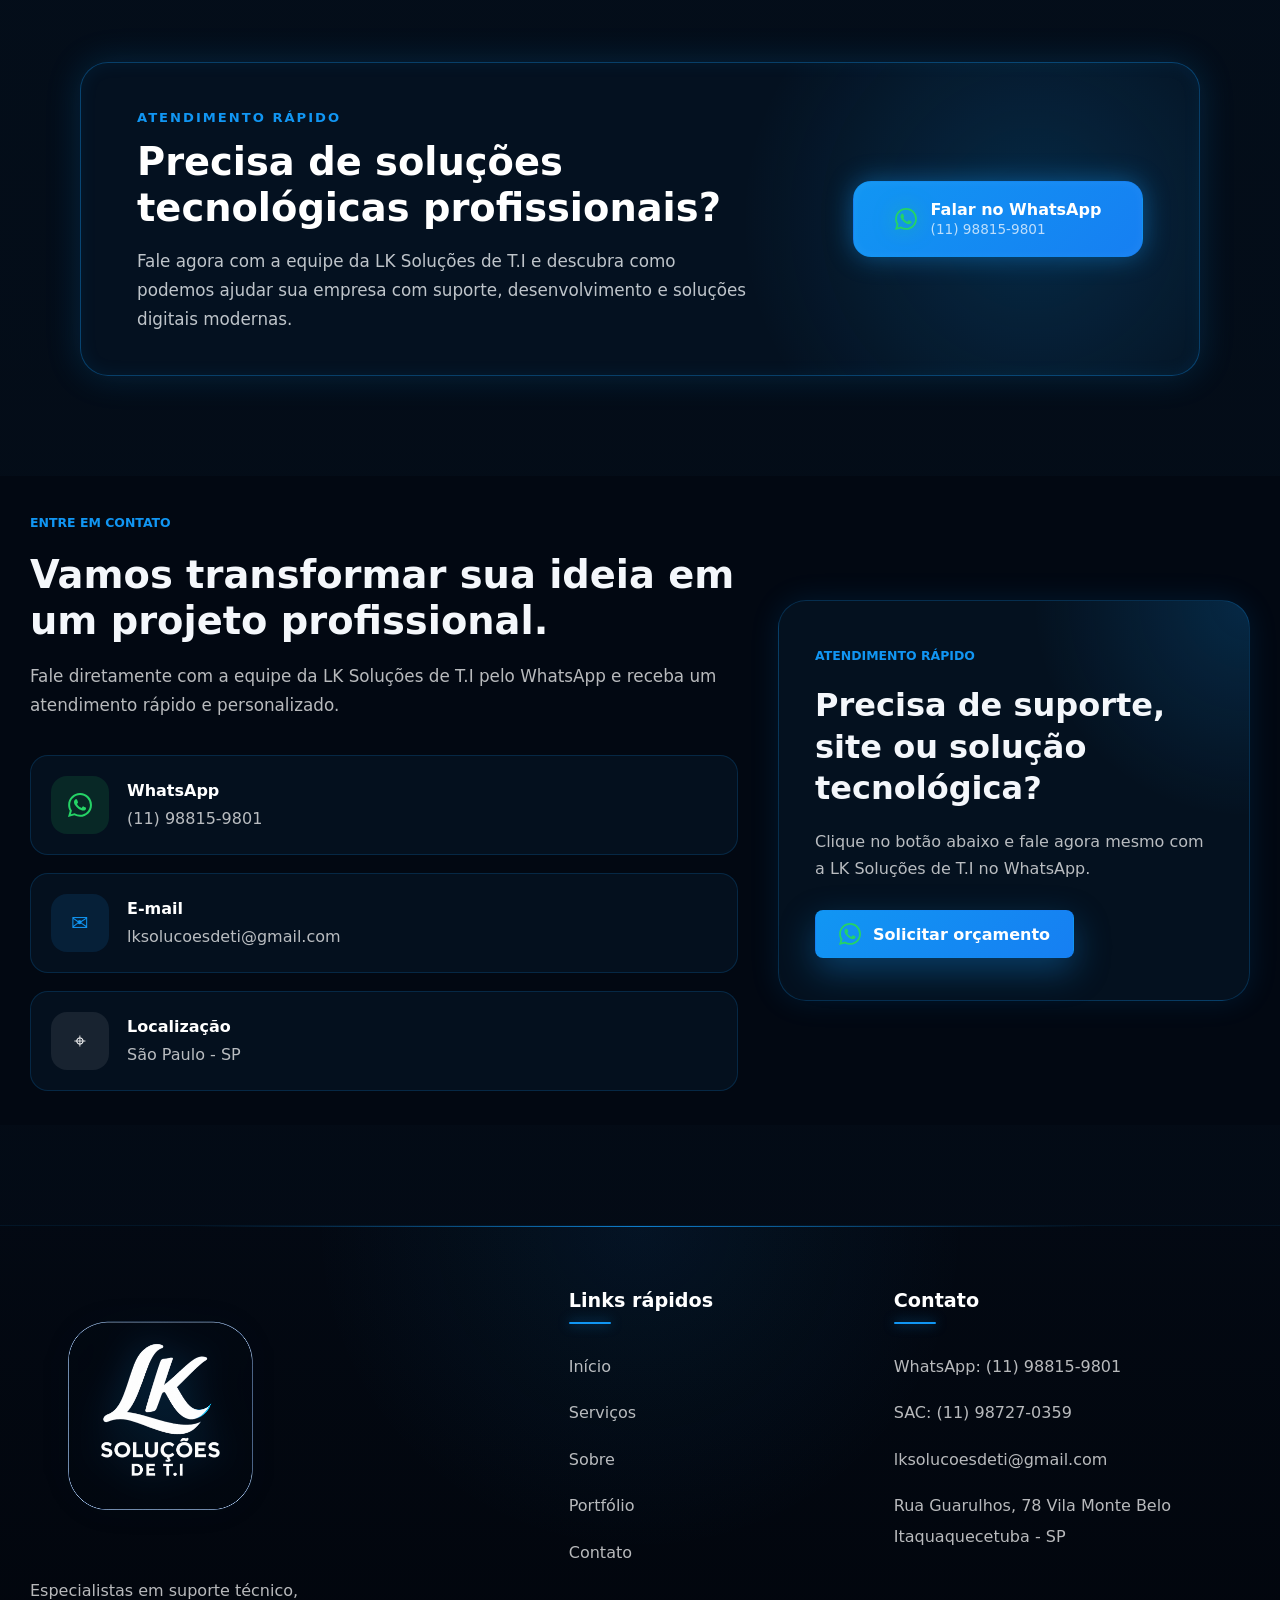
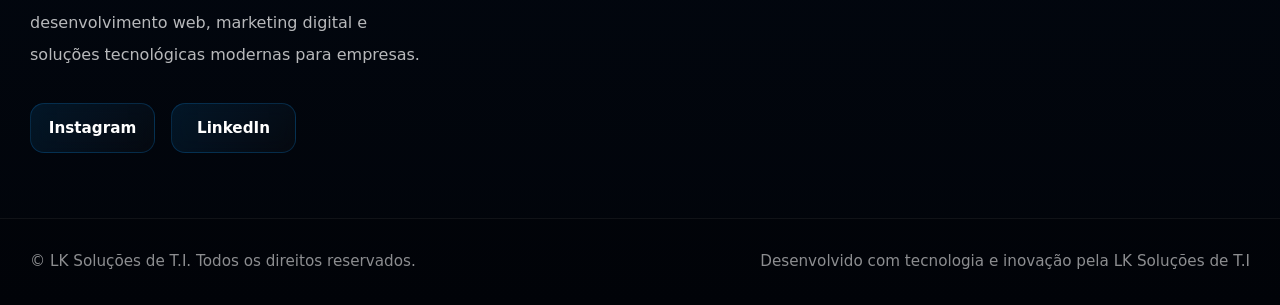
==== commit eb501dcd: "feat(footer): implementa rodapé institucional com contatos e redes sociais" ====
--- a/frontend/Index.html
+++ b/frontend/Index.html
@@ -18,6 +18,7 @@
     <link rel="stylesheet" href="css/portfolio.css">
     <link rel="stylesheet" href="css/cta.css">
     <link rel="stylesheet" href="css/contato.css">
+    <link rel="stylesheet" href="css/footer.css">
     <link rel="stylesheet" href="css/animations.css">
     <link rel="stylesheet" href="css/responsive.css">
 </head>
@@ -448,5 +449,115 @@
 
 
     </main>
+
+<footer class="site-footer">
+
+    <div class="footer-grid container">
+
+        <!-- EMPRESA -->
+        <div class="footer__empresa">
+
+            <img
+                class="footer-logo"
+                src="assets/images/Logo neon png.png"
+                alt="LK Soluções de T.I"
+            >
+
+            <p>
+                Especialistas em suporte técnico, desenvolvimento web,
+                marketing digital e soluções tecnológicas modernas para empresas.
+            </p>
+
+            <div class="footer__redes">
+
+                <a
+                    href="https://www.instagram.com/lk_solucoesdet.i/"
+                    target="_blank"
+                    rel="noopener"
+                    aria-label="Instagram da LK Soluções de T.I"
+                >
+                    Instagram
+                </a>
+
+                <a
+                    href="https://www.linkedin.com/in/lucas-kaue-bb3051194/?skipRedirect=true"
+                    target="_blank"
+                    rel="noopener"
+                    aria-label="LinkedIn da LK Soluções de T.I"
+                >
+                    LinkedIn
+                </a>
+
+            </div>
+
+        </div>
+
+        <!-- LINKS -->
+        <div class="footer__links">
+
+            <h3>Links rápidos</h3>
+
+            <a href="#inicio">Início</a>
+            <a href="#servicos">Serviços</a>
+            <a href="#sobre">Sobre</a>
+            <a href="#portfolio">Portfólio</a>
+            <a href="#contato">Contato</a>
+
+        </div>
+
+        <!-- CONTATO -->
+        <div class="footer__contato">
+
+            <h3>Contato</h3>
+
+            <a
+                href="https://wa.me/5511988159801"
+                target="_blank"
+                rel="noopener"
+            > WhatsApp: (11) 98815-9801
+            </a>
+
+            <a href="tel:+5511987270359">
+                 SAC: (11) 98727-0359
+            </a>
+
+            <a href="mailto:lksolucoesdeti@gmail.com">
+                 lksolucoesdeti@gmail.com
+            </a>
+
+            <span>
+                 Rua Guarulhos, 78
+                
+                Vila Monte Belo
+                <br>
+                Itaquaquecetuba - SP
+            </span>
+
+        </div>
+
+    </div>
+
+    <!-- COPYRIGHT -->
+    <div class="footer-bottom">
+
+        <div class="container footer-bottom__content">
+
+            <span>
+                © <span id="currentYear"></span>
+                LK Soluções de T.I.
+                Todos os direitos reservados.
+            </span>
+
+            <span>
+                Desenvolvido com tecnologia e inovação pela
+                LK Soluções de T.I
+            </span>
+
+        </div>
+
+    </div>
+
+</footer>
+
 </body>
 </html>
--- a/frontend/css/footer.css
+++ b/frontend/css/footer.css
@@ -0,0 +1,262 @@
+.site-footer {
+    position: relative;
+    overflow: hidden;
+
+    margin-top: 100px;
+
+    border-top: 1px solid rgba(17,150,243,0.12);
+
+    background:
+        radial-gradient(
+            circle at top center,
+            rgba(17,150,243,0.08),
+            transparent 35%
+        ),
+
+        linear-gradient(
+            to bottom,
+            rgba(3,9,19,0.98),
+            rgba(1,4,10,1)
+        );
+}
+
+.site-footer::before {
+    content: "";
+
+    position: absolute;
+
+    top: 0;
+    left: 50%;
+
+    transform: translateX(-50%);
+
+    width: 70%;
+    height: 1px;
+
+    background:
+        linear-gradient(
+            to right,
+            transparent,
+            rgba(17,150,243,0.8),
+            transparent
+        );
+}
+
+/* GRID */
+
+.footer-grid {
+    display: grid;
+    grid-template-columns: 1.4fr 0.8fr 1fr;
+
+    gap: 40px;
+
+    padding: 65px 0;
+}
+
+/* EMPRESA */
+
+.footer-logo {
+    width: 260px;
+
+    margin-bottom: 24px;
+
+    filter:
+        drop-shadow(
+            0 0 18px rgba(17,150,243,0.25)
+        );
+}
+
+.footer__empresa p {
+    max-width: 390px;
+
+    color: rgba(255,255,255,0.72);
+
+    line-height: 2;
+
+    font-size: 1rem;
+    font-weight: 400;
+}
+
+/* REDES */
+
+.footer__redes {
+    display: flex;
+    gap: 16px;
+
+    margin-top: 32px;
+}
+
+.footer__redes a {
+    display: flex;
+    align-items: center;
+    justify-content: center;
+
+    min-width: 125px;
+    height: 50px;
+
+    border-radius: 14px;
+
+    color: var(--white);
+
+    text-decoration: none;
+
+    background:
+        linear-gradient(
+            135deg,
+            rgba(17,150,243,0.12),
+            rgba(255,255,255,0.02)
+        );
+
+    border: 1px solid rgba(17,150,243,0.22);
+
+    backdrop-filter: blur(10px);
+
+    font-size: 0.95rem;
+    font-weight: 600;
+
+    transition:
+        transform 220ms ease,
+        border-color 220ms ease,
+        box-shadow 220ms ease,
+        color 220ms ease;
+}
+
+.footer__redes a:hover {
+    transform: translateY(-4px);
+
+    border-color: rgba(17,150,243,0.65);
+
+    box-shadow:
+        0 0 18px rgba(17,150,243,0.18);
+
+    color: #59b9ff;
+}
+
+/* LINKS E CONTATO */
+
+.footer__links,
+.footer__contato {
+    display: flex;
+    flex-direction: column;
+}
+
+.footer__links h3,
+.footer__contato h3 {
+    position: relative;
+
+    width: fit-content;
+
+    margin-bottom: 28px;
+
+    padding-bottom: 12px;
+
+    color: var(--white);
+
+    font-size: 1.2rem;
+    font-weight: 700;
+}
+
+.footer__links h3::after,
+.footer__contato h3::after {
+    content: "";
+
+    position: absolute;
+
+    left: 0;
+    bottom: 0;
+
+    width: 42px;
+    height: 2px;
+
+    border-radius: 999px;
+
+    background: var(--blue-main);
+
+    box-shadow:
+        0 0 12px rgba(17,150,243,0.7);
+}
+
+.footer__links a,
+.footer__contato a,
+.footer__contato span {
+    width: fit-content;
+
+    margin-bottom: 16px;
+
+    color: rgba(255,255,255,0.72);
+
+    text-decoration: none;
+
+    line-height: 1.9;
+
+    font-weight: 400;
+
+    transition:
+        color 220ms ease,
+        transform 220ms ease,
+        text-shadow 220ms ease;
+}
+
+.footer__links a:hover,
+.footer__contato a:hover {
+    color: #59b9ff;
+
+    text-shadow:
+        0 0 12px rgba(17,150,243,0.8);
+
+    transform: translateX(4px);
+}
+
+/* COPYRIGHT */
+
+.footer-bottom {
+    border-top: 1px solid rgba(255,255,255,0.06);
+
+    background: rgba(0,0,0,0.18);
+
+    padding: 30px 0;
+}
+
+.footer-bottom__content {
+    display: flex;
+    align-items: center;
+    justify-content: space-between;
+
+    gap: 20px;
+
+    color: rgba(255,255,255,0.55);
+
+    font-size: 0.95rem;
+    line-height: 1.7;
+}
+
+/* RESPONSIVO */
+
+@media (max-width: 900px) {
+
+    .footer-grid {
+        grid-template-columns: 1fr;
+
+        gap: 50px;
+
+        padding: 60px 0;
+    }
+
+    .footer-bottom__content {
+        flex-direction: column;
+
+        text-align: center;
+    }
+
+    .footer__empresa p {
+        max-width: 100%;
+    }
+
+    .footer__redes {
+        flex-wrap: wrap;
+    }
+
+    .footer-logo {
+        width: 220px;
+    }
+}
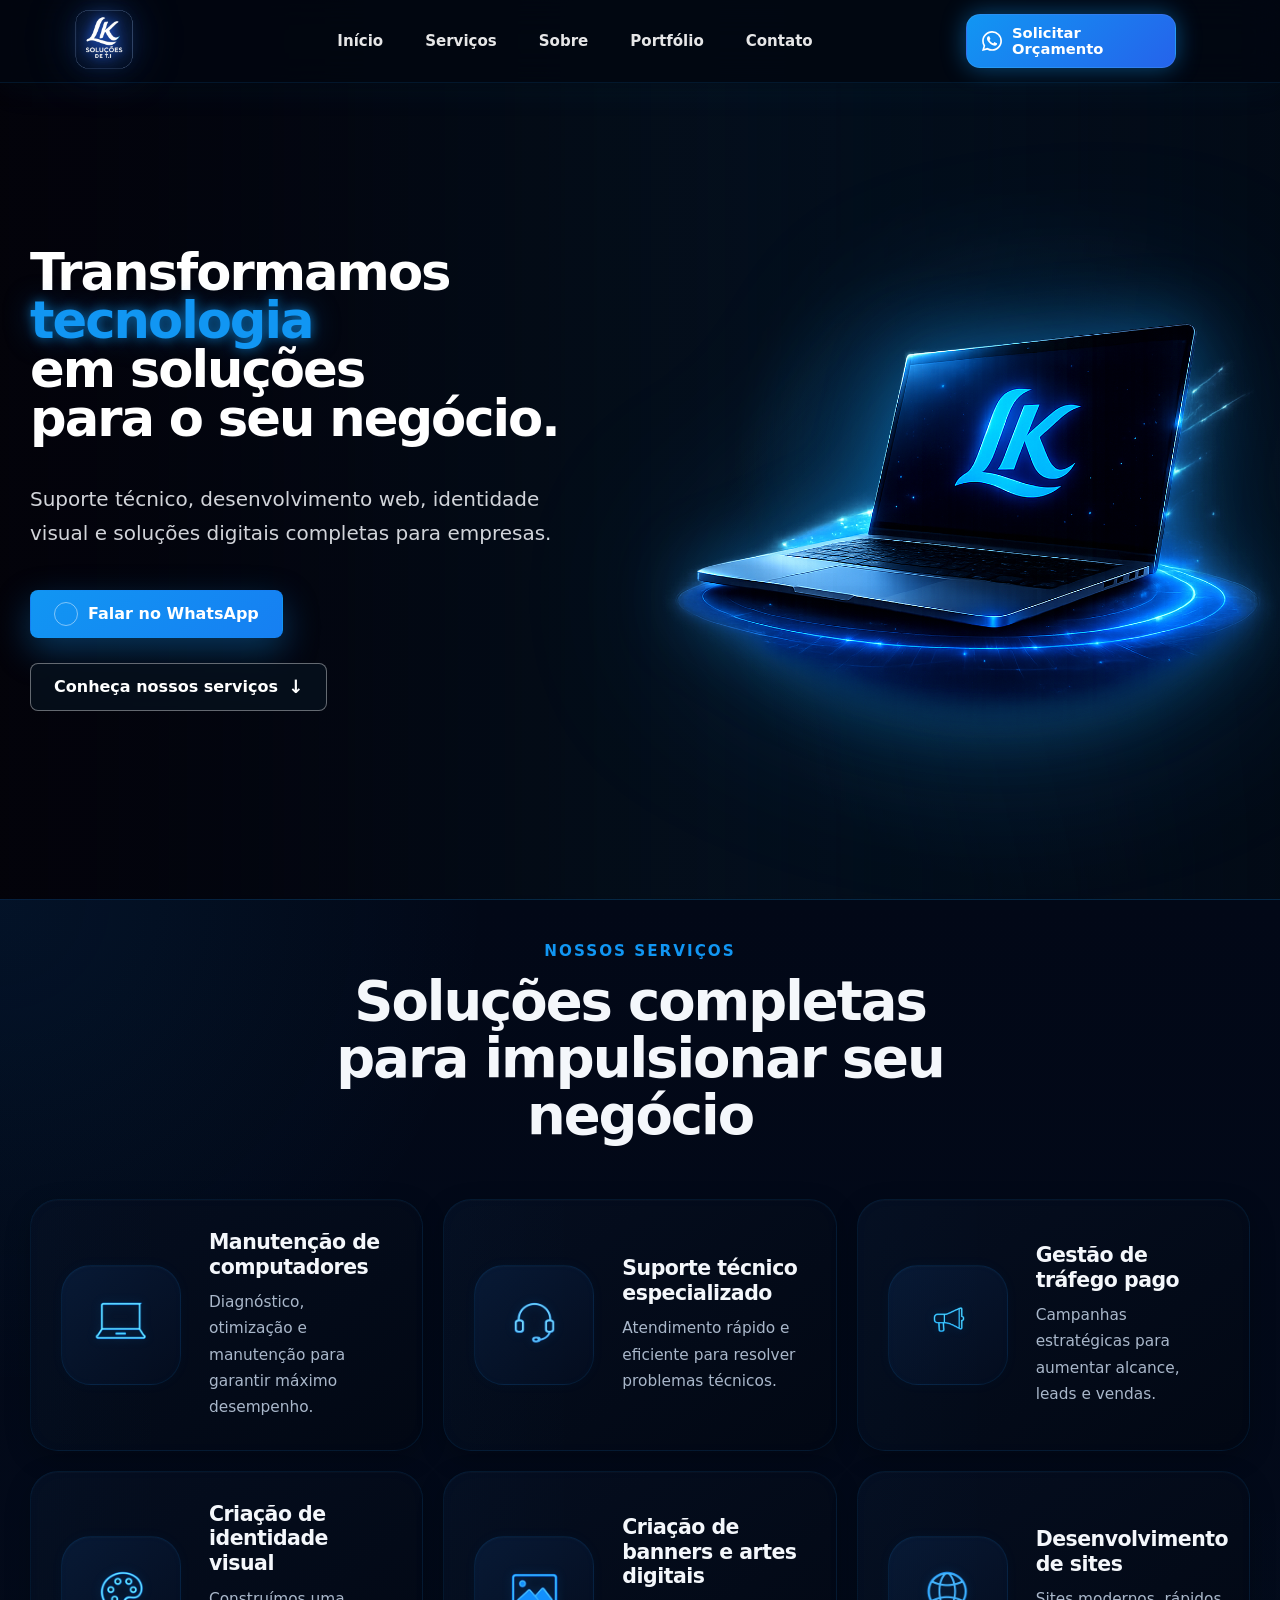
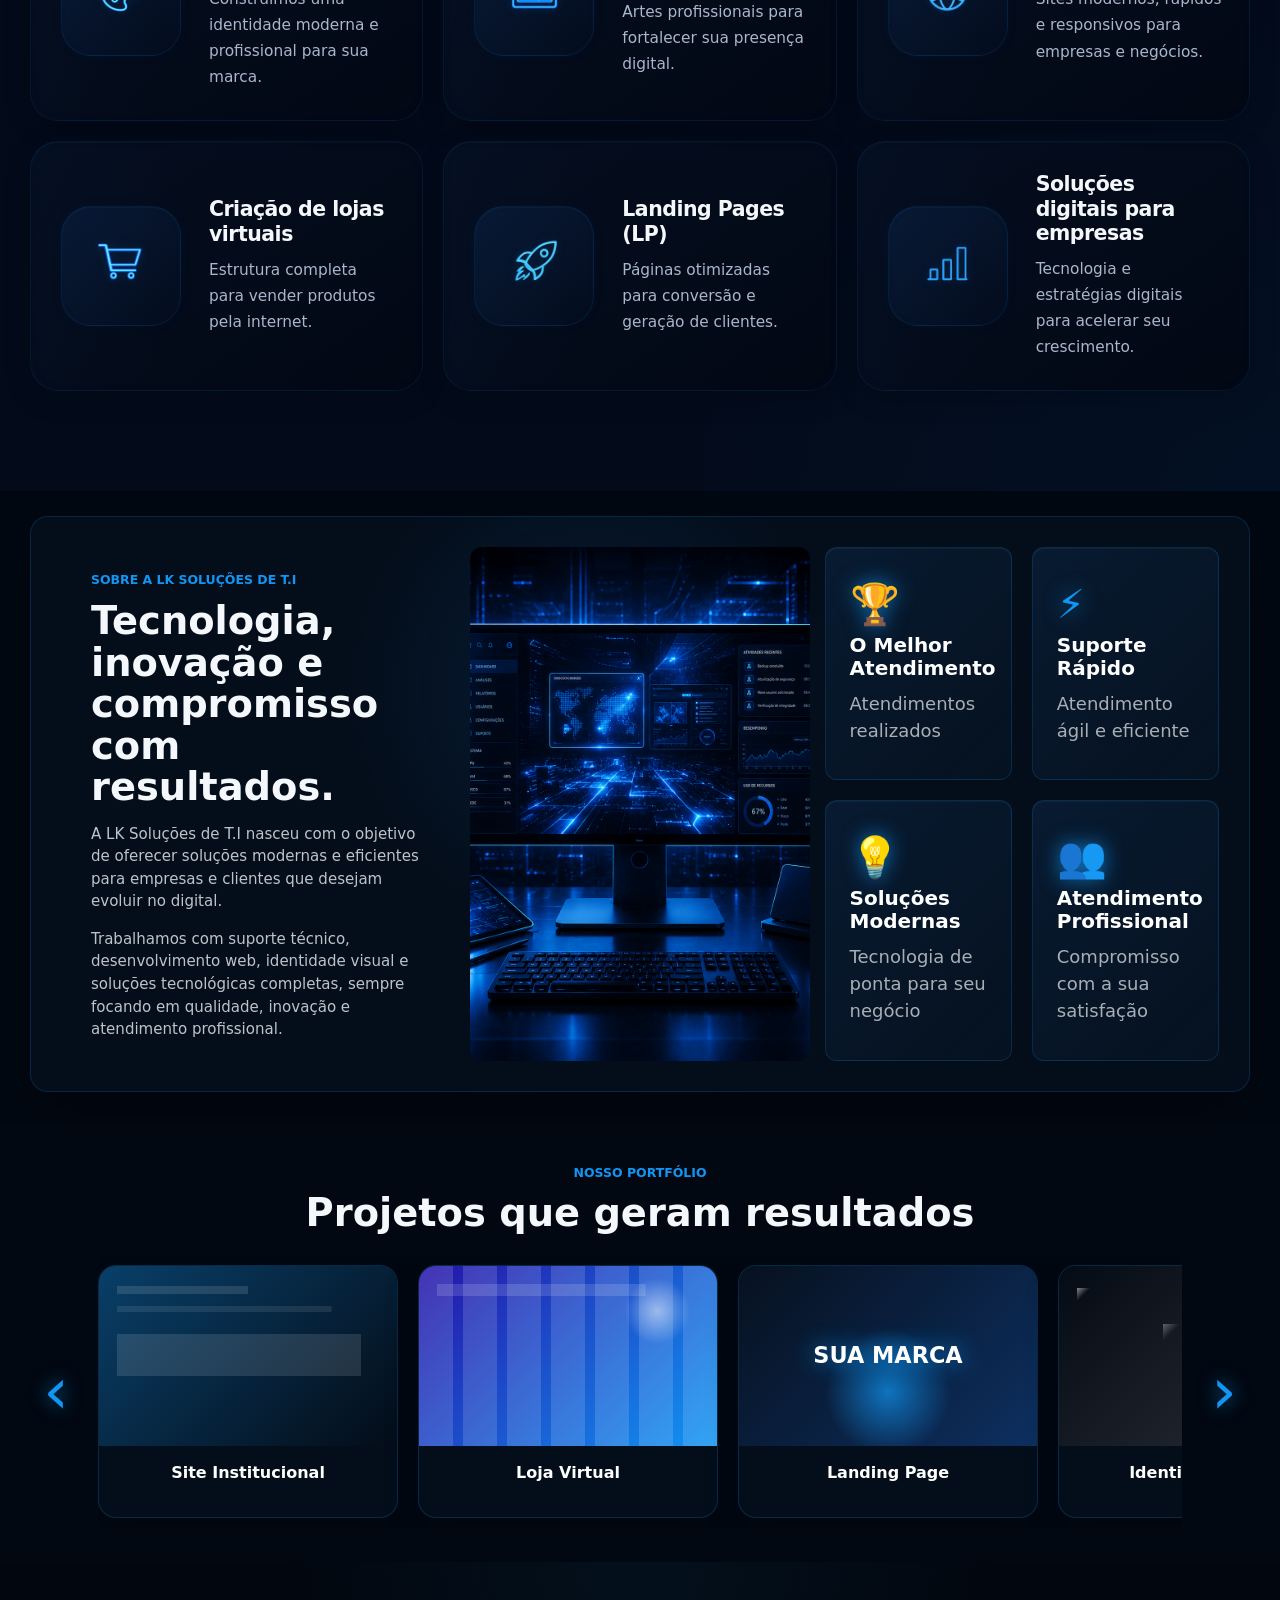
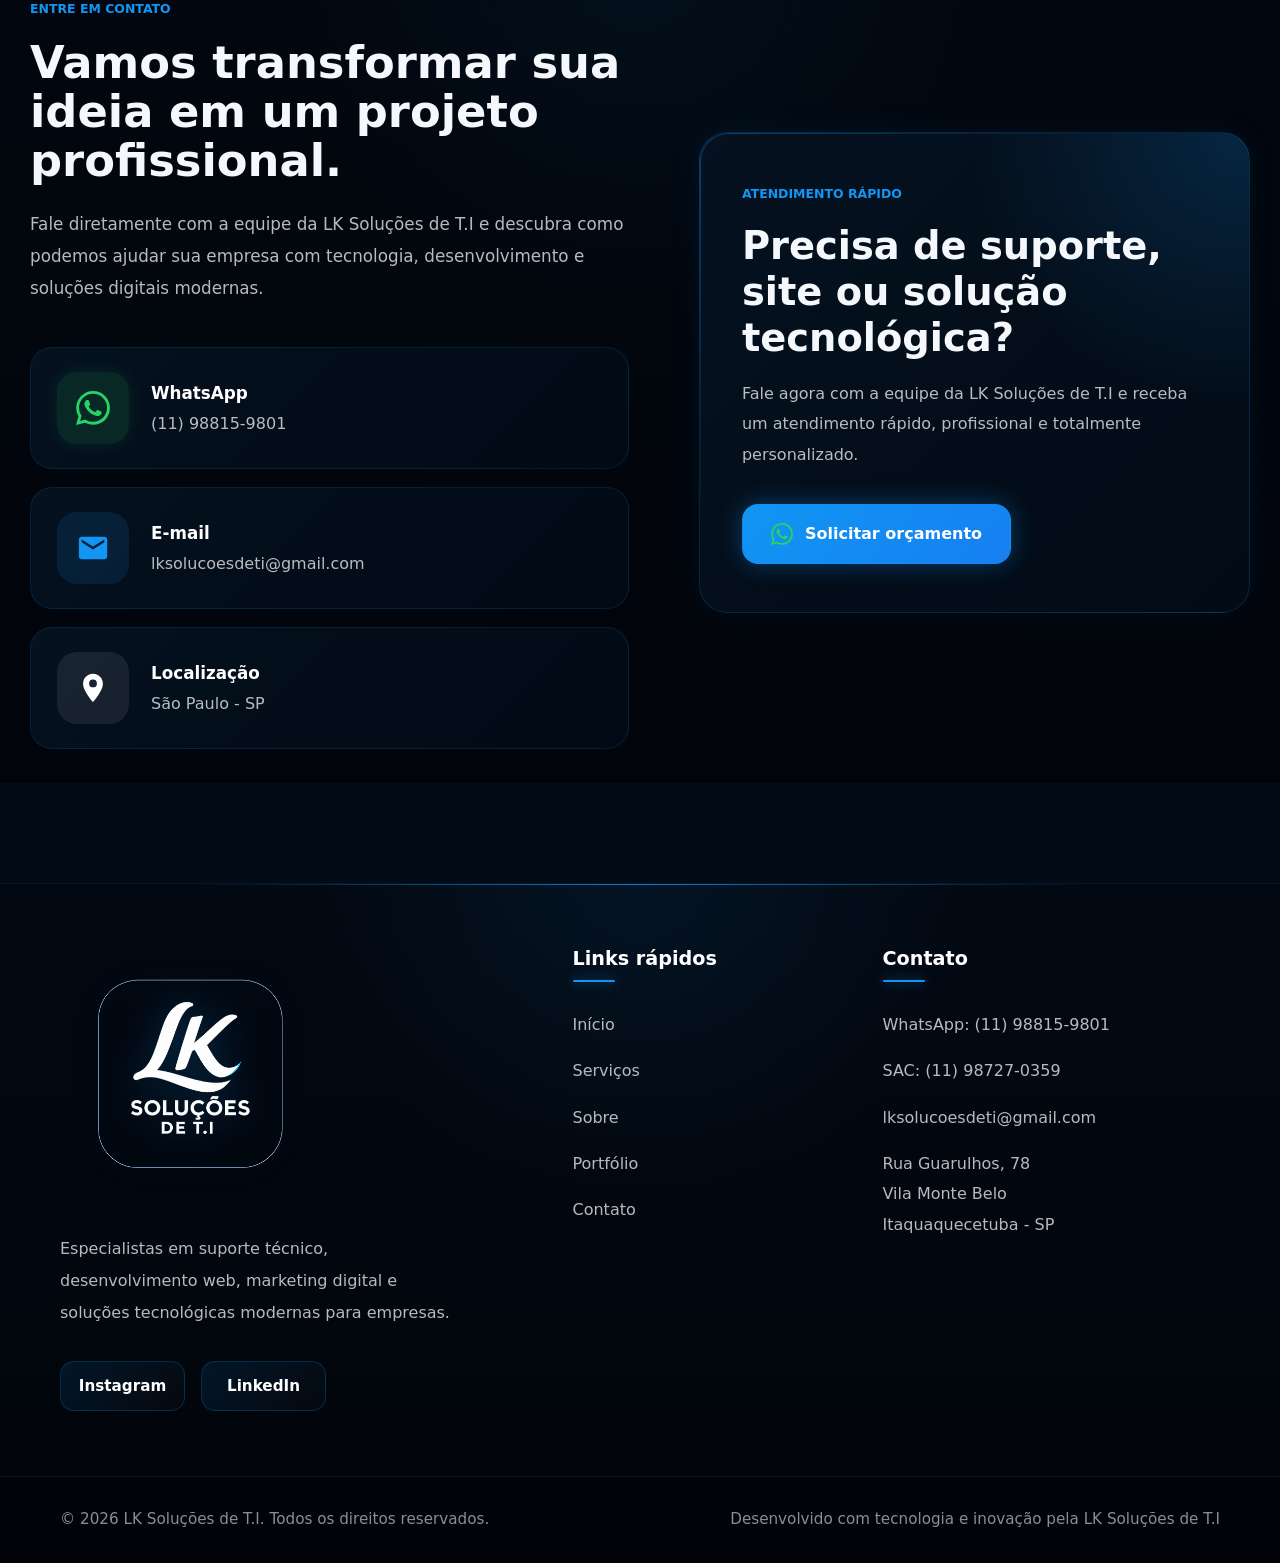
==== commit c7518709: "style(contato): aprimora ícones e ajustes visuais da seção de contato" ====
--- a/frontend/Index.html
+++ b/frontend/Index.html
@@ -1,367 +1,335 @@
 <!DOCTYPE html>
 <html lang="pt-BR">
 <head>
-    <meta charset="UTF-8">
-    <meta name="viewport" content="width=device-width, initial-scale=1.0">
-    <meta name="description" content="LK Soluções de T.I oferece suporte técnico, desenvolvimento web, identidade visual, tráfego pago e soluções digitais completas para empresas.">
-    <meta name="keywords" content="LK Soluções de T.I, suporte técnico, desenvolvimento de sites, landing pages, lojas virtuais, identidade visual, tráfego pago">
-    <meta name="author" content="LK Soluções de T.I">
-    <meta name="theme-color" content="#1196F3">
-    <title>LK Soluções de T.I | Tecnologia para o seu negócio</title>
-
-    <link rel="preconnect" href="https://wa.me">
-    <link rel="stylesheet" href="css/style.css">
-    <link rel="stylesheet" href="css/header.css">
-    <link rel="stylesheet" href="css/hero.css">
-    <link rel="stylesheet" href="css/services.css">
-    <link rel="stylesheet" href="css/about.css">
-    <link rel="stylesheet" href="css/portfolio.css">
-    <link rel="stylesheet" href="css/cta.css">
-    <link rel="stylesheet" href="css/contato.css">
-    <link rel="stylesheet" href="css/footer.css">
-    <link rel="stylesheet" href="css/animations.css">
-    <link rel="stylesheet" href="css/responsive.css">
+  <meta charset="UTF-8">
+  <meta name="viewport" content="width=device-width, initial-scale=1.0">
+  <meta name="description" content="LK Soluções de T.I oferece suporte técnico, desenvolvimento web, identidade visual, tráfego pago e soluções digitais completas para empresas.">
+  <meta name="keywords" content="LK Soluções de T.I, suporte técnico, desenvolvimento de sites, landing pages, lojas virtuais, identidade visual, tráfego pago">
+  <meta name="author" content="LK Soluções de T.I">
+  <meta name="theme-color" content="#1196F3">
+
+  <title>LK Soluções de T.I | Tecnologia para o seu negócio</title>
+
+  <link rel="preconnect" href="https://wa.me">
+  <link rel="stylesheet" href="css/style.css">
+  <link rel="stylesheet" href="css/header.css">
+  <link rel="stylesheet" href="css/hero.css">
+  <link rel="stylesheet" href="css/services.css">
+  <link rel="stylesheet" href="css/about.css">
+  <link rel="stylesheet" href="css/portfolio.css">
+  <link rel="stylesheet" href="css/cta.css">
+  <link rel="stylesheet" href="css/contato.css">
+  <link rel="stylesheet" href="css/footer.css">
+  <link rel="stylesheet" href="css/responsive.css">
+
+  <script src="js/main.js" defer></script>
 </head>
 <body>
-    <header class="barra__navegacao" id="barra__navegacao">
-        <nav class="navegacao" aria-label="Navegação principal">
-            <a class="logo" href="#inicio" aria-label="LK Soluções de T.I">
-                <img src="assets/images/Logo neon png.png" alt="Logo da LK Soluções de T.I">
+  <header class="barra__navegacao" id="barra__navegacao">
+    <nav class="navegacao" aria-label="Navegação principal">
+      <a class="logo" href="#inicio" aria-label="LK Soluções de T.I">
+        <img src="assets/images/Logo neon png.png" alt="Logo da LK Soluções de T.I">
+      </a>
+
+      <button
+        class="menu-toggle"
+        type="button"
+        aria-controls="painel__navegacao"
+        aria-expanded="false"
+        aria-label="Abrir menu"
+      >
+        <span aria-hidden="true"></span>
+        <span aria-hidden="true"></span>
+        <span aria-hidden="true"></span>
+      </button>
+
+      <div class="painel__navegacao" id="painel__navegacao" aria-hidden="false">
+        <ul class="navegacao__links">
+          <li><a href="#inicio">Início</a></li>
+          <li><a href="#servicos">Serviços</a></li>
+          <li><a href="#sobre">Sobre</a></li>
+          <li><a href="#portfolio">Portfólio</a></li>
+          <li><a href="#contato">Contato</a></li>
+        </ul>
+
+        <a
+          class="btn btn-small btn-primary quote-btn"
+          href="https://wa.me/5511988159801?text=Ol%C3%A1%2C%20quero%20solicitar%20um%20or%C3%A7amento%20com%20a%20LK%20Solu%C3%A7%C3%B5es%20de%20T.I"
+          target="_blank"
+          rel="noopener"
+        >
+          <svg
+            xmlns="http://www.w3.org/2000/svg"
+            width="18"
+            height="18"
+            viewBox="0 0 24 24"
+            fill="currentColor"
+            aria-hidden="true"
+          >
+            <path d="M20.52 3.48A11.82 11.82 0 0 0 12.06 0C5.5 0 .16 5.34.16 11.9c0 2.1.55 4.15 1.6 5.96L0 24l6.3-1.65a11.9 11.9 0 0 0 5.76 1.47h.01c6.56 0 11.9-5.34 11.9-11.9 0-3.18-1.24-6.17-3.45-8.44Zm-8.46 18.3h-.01a9.9 9.9 0 0 1-5.04-1.38l-.36-.21-3.74.98 1-3.65-.24-.37a9.84 9.84 0 0 1-1.53-5.24c0-5.46 4.44-9.9 9.91-9.9 2.64 0 5.12 1.03 6.98 2.9a9.8 9.8 0 0 1 2.9 6.99c0 5.46-4.44 9.89-9.9 9.89Zm5.43-7.42c-.3-.15-1.77-.87-2.04-.97-.27-.1-.47-.15-.67.15-.2.3-.77.97-.95 1.17-.17.2-.35.22-.65.07-.3-.15-1.26-.46-2.4-1.48-.89-.79-1.49-1.76-1.66-2.06-.17-.3-.02-.46.13-.61.13-.13.3-.35.45-.52.15-.17.2-.3.3-.5.1-.2.05-.37-.02-.52-.07-.15-.67-1.62-.92-2.22-.24-.58-.49-.5-.67-.5h-.57c-.2 0-.52.07-.8.37-.27.3-1.04 1.02-1.04 2.5 0 1.47 1.07 2.9 1.22 3.1.15.2 2.1 3.2 5.08 4.49.71.3 1.27.48 1.7.61.71.23 1.35.2 1.86.12.57-.08 1.77-.72 2.02-1.41.25-.69.25-1.28.17-1.4-.07-.12-.27-.2-.57-.35Z"/>
+          </svg>
+          Solicitar Orçamento
+        </a>
+      </div>
+    </nav>
+  </header>
+
+  <main>
+    <section class="hero" id="inicio">
+      <canvas class="particle-canvas" id="particleCanvas" aria-hidden="true"></canvas>
+
+      <div class="hero__grid container">
+        <div class="hero__conteudo revelar">
+          <h1>Transformamos <span>tecnologia</span> em soluções <br> para o seu negócio.</h1>
+          <p>Suporte técnico, desenvolvimento web, identidade visual e soluções digitais completas para empresas.</p>
+
+          <div class="hero__acoes">
+            <a
+              class="btn btn-primary btn-glow"
+              href="https://wa.me/5511988159801?text=Ol%C3%A1%2C%20vim%20pelo%20site%20da%20LK%20Solu%C3%A7%C3%B5es%20de%20T.I%20e%20quero%20falar%20sobre%20um%20projeto."
+              target="_blank"
+              rel="noopener"
+            >
+              <span class="btn-icon"></span>
+              Falar no WhatsApp
             </a>
 
-            <div class="painel__navegacao" id="painel__navegacao" aria-hidden="true">
-                <ul class="navegacao__links">
-                    <li><a href="#inicio">Início</a></li>
-                    <li><a href="#servicos">Serviços</a></li>
-                    <li><a href="#sobre">Sobre</a></li>
-                    <li><a href="#portfolio">Portfólio</a></li>
-                    <li><a href="#contato">Contato</a></li>
-                </ul>
-
-                <a
-                    class="btn btn-small btn-primary quote-btn"
-                    href="https://wa.me/5511988159801?text=Ol%C3%A1%2C%20quero%20solicitar%20um%20or%C3%A7amento%20com%20a%20LK%20Solu%C3%A7%C3%B5es%20de%20T.I"
-                    target="_blank"
-                    rel="noopener"
-                >
-                    <svg
-                        xmlns="http://www.w3.org/2000/svg"
-                        width="18"
-                        height="18"
-                        viewBox="0 0 24 24"
-                        fill="currentColor"
-                        aria-hidden="true"
-                    >
-                        <path d="M20.52 3.48A11.82 11.82 0 0 0 12.06 0C5.5 0 .16 5.34.16 11.9c0 2.1.55 4.15 1.6 5.96L0 24l6.3-1.65a11.9 11.9 0 0 0 5.76 1.47h.01c6.56 0 11.9-5.34 11.9-11.9 0-3.18-1.24-6.17-3.45-8.44Zm-8.46 18.3h-.01a9.9 9.9 0 0 1-5.04-1.38l-.36-.21-3.74.98 1-3.65-.24-.37a9.84 9.84 0 0 1-1.53-5.24c0-5.46 4.44-9.9 9.91-9.9 2.64 0 5.12 1.03 6.98 2.9a9.8 9.8 0 0 1 2.9 6.99c0 5.46-4.44 9.89-9.9 9.89Zm5.43-7.42c-.3-.15-1.77-.87-2.04-.97-.27-.1-.47-.15-.67.15-.2.3-.77.97-.95 1.17-.17.2-.35.22-.65.07-.3-.15-1.26-.46-2.4-1.48-.89-.79-1.49-1.76-1.66-2.06-.17-.3-.02-.46.13-.61.13-.13.3-.35.45-.52.15-.17.2-.3.3-.5.1-.2.05-.37-.02-.52-.07-.15-.67-1.62-.92-2.22-.24-.58-.49-.5-.67-.5h-.57c-.2 0-.52.07-.8.37-.27.3-1.04 1.02-1.04 2.5 0 1.47 1.07 2.9 1.22 3.1.15.2 2.1 3.2 5.08 4.49.71.3 1.27.48 1.7.61.71.23 1.35.2 1.86.12.57-.08 1.77-.72 2.02-1.41.25-.69.25-1.28.17-1.4-.07-.12-.27-.2-.57-.35Z"/>
-                    </svg>
-                    Solicitar Orçamento
-                </a>
-            </div>
-        </nav>
-    </header>
-
-    <main>
-        <section class="hero" id="inicio">
-            <canvas class="particle-canvas" id="particleCanvas" aria-hidden="true"></canvas>
-
-            <div class="hero__grid container">
-                <div class="hero__conteudo revelar">
-                    <h1>Transformamos <span>tecnologia</span> em soluções <br> para o seu negócio.</h1>
-                    <p>Suporte técnico, desenvolvimento web, identidade visual e soluções digitais completas para empresas.</p>
-
-                    <div class="hero__acoes">
-                        <a
-                            class="btn btn-primary btn-glow"
-                            href="https://wa.me/5511988159801?text=Ol%C3%A1%2C%20vim%20pelo%20site%20da%20LK%20Solu%C3%A7%C3%B5es%20de%20T.I%20e%20quero%20falar%20sobre%20um%20projeto."
-                            target="_blank"
-                            rel="noopener"
-                        >
-                            <span class="btn-icon"></span>
-                            Falar no WhatsApp
-                        </a>
-                        <a class="btn btn-secondary" href="#servicos">
-                            Conheça nossos serviços <span class="arrow-down">↓</span>
-                        </a>
-                    </div>
-                </div>
-
-                <div class="hero-visual reveal delay-1" aria-hidden="true">
-                    <img src="assets/images/laptop iluminado.png" alt="Laptop com demonstração de serviços da LK Soluções de T.I">
-                </div>
-            </div>
-        </section>
-
-        <section class="servicos section" id="servicos">
-            <div class="container">
-                <div class="section-header revelar">
-                    <span class="eyebrow">Nossos Serviços</span>
-                    <h2>Soluções completas<br>para impulsionar seu negócio</h2>
-                </div>
-
-                <div class="lista__servicos">
-                    <article class="service-card reveal">
-                        <div class="service-icon">
-                            <img src="assets/icons/notebook neon.png" alt="Ícone de notebook" loading="lazy">
-                        </div>
-                        <div class="service-content">
-                            <h3>Manutenção de computadores</h3>
-                            <p>Diagnóstico, otimização e manutenção para garantir máximo desempenho.</p>
-                        </div>
-                    </article>
-
-                    <article class="service-card reveal">
-                        <div class="service-icon">
-                            <img src="assets/icons/fone neon.png" alt="Ícone de suporte técnico" loading="lazy">
-                        </div>
-                        <div class="service-content">
-                            <h3>Suporte técnico especializado</h3>
-                            <p>Atendimento rápido e eficiente para resolver problemas técnicos.</p>
-                        </div>
-                    </article>
-
-                    <article class="service-card reveal">
-                        <div class="service-icon">
-                            <img src="assets/icons/megafone neon.png" alt="Ícone de megafone" loading="lazy">
-                        </div>
-                        <div class="service-content">
-                            <h3>Gestão de tráfego pago</h3>
-                            <p>Campanhas estratégicas para aumentar alcance, leads e vendas.</p>
-                        </div>
-                    </article>
-
-                    <article class="service-card reveal">
-                        <div class="service-icon">
-                            <img src="assets/icons/arte neon.png" alt="Ícone de identidade visual" loading="lazy">
-                        </div>
-                        <div class="service-content">
-                            <h3>Criação de identidade visual</h3>
-                            <p>Construímos uma identidade moderna e profissional para sua marca.</p>
-                        </div>
-                    </article>
-
-                    <article class="service-card reveal">
-                        <div class="service-icon">
-                            <img src="assets/icons/moldura neon.png" alt="Ícone de artes digitais" loading="lazy">
-                        </div>
-                        <div class="service-content">
-                            <h3>Criação de banners e artes digitais</h3>
-                            <p>Artes profissionais para fortalecer sua presença digital.</p>
-                        </div>
-                    </article>
-
-                    <article class="service-card reveal">
-                        <div class="service-icon">
-                            <img src="assets/icons/rede neon.png" alt="Ícone de desenvolvimento web" loading="lazy">
-                        </div>
-                        <div class="service-content">
-                            <h3>Desenvolvimento de sites</h3>
-                            <p>Sites modernos, rápidos e responsivos para empresas e negócios.</p>
-                        </div>
-                    </article>
-
-                    <article class="service-card reveal">
-                        <div class="service-icon">
-                            <img src="assets/icons/carrinho neon.png" alt="Ícone de loja virtual" loading="lazy">
-                        </div>
-                        <div class="service-content">
-                            <h3>Criação de lojas virtuais</h3>
-                            <p>Estrutura completa para vender produtos pela internet.</p>
-                        </div>
-                    </article>
-
-                    <article class="service-card reveal">
-                        <div class="service-icon">
-                            <img src="assets/icons/foguete neon.png" alt="Ícone de landing page" loading="lazy">
-                        </div>
-                        <div class="service-content">
-                            <h3>Landing Pages (LP)</h3>
-                            <p>Páginas otimizadas para conversão e geração de clientes.</p>
-                        </div>
-                    </article>
-
-                    <article class="service-card reveal">
-                        <div class="service-icon">
-                            <img src="assets/icons/escada neon.png" alt="Ícone de crescimento empresarial" loading="lazy">
-                        </div>
-                        <div class="service-content">
-                            <h3>Soluções digitais para empresas</h3>
-                            <p>Tecnologia e estratégias digitais para acelerar seu crescimento.</p>
-                        </div>
-                    </article>
-                </div>
-            </div>
-        </section>
-
-        <section class="sobre section" id="sobre">
-            <div class="sobre__painel container">
-                <div class="sobre_copia reveal">
-                    <span class="eyebrow">Sobre a LK Soluções de T.I</span>
-                    <h2>Tecnologia, inovação e compromisso com resultados.</h2>
-                    <p>A LK Soluções de T.I nasceu com o objetivo de oferecer soluções modernas e eficientes para empresas e clientes que desejam evoluir no digital.</p>
-                    <p>Trabalhamos com suporte técnico, desenvolvimento web, identidade visual e soluções tecnológicas completas, sempre focando em qualidade, inovação e atendimento profissional.</p>
-                </div>
-
-                <div class="container__imagem reveal delay-1">
-                    <img src="assets/images/tecnologia.png" alt="Ambiente tecnológico moderno">
-                </div>
-
-                <div class="estatistica reveal delay-2">
-                    <div class="estatistica__card">
-                        <span class="stat-icon">🏆</span>
-                        <strong>O Melhor Atendimento</strong>
-                        <span>Atendimentos realizados</span>
-                    </div>
-
-                    <div class="estatistica__card">
-                        <span class="stat-icon">⚡</span>
-                        <strong>Suporte Rápido</strong>
-                        <span>Atendimento ágil e eficiente</span>
-                    </div>
-
-                    <div class="estatistica__card">
-                        <span class="stat-icon">💡</span>
-                        <strong>Soluções Modernas</strong>
-                        <span>Tecnologia de ponta para seu negócio</span>
-                    </div>
-
-                    <div class="estatistica__card">
-                        <span class="stat-icon">👥</span>
-                        <strong>Atendimento Profissional</strong>
-                        <span>Compromisso com a sua satisfação</span>
-                    </div>
-                </div>
-            </div>
-        </section>
-
-       <section class="portfolio section" id="portfolio">
-    <div class="container">
+            <a class="btn btn-secondary" href="#servicos">
+              Conheça nossos serviços <span class="arrow-down">↓</span>
+            </a>
+          </div>
+        </div>
+
+        <div class="hero-visual reveal delay-1" aria-hidden="true">
+          <img src="assets/images/laptop iluminado.png" alt="Laptop com demonstração de serviços da LK Soluções de T.I">
+        </div>
+      </div>
+    </section>
+
+    <section class="servicos section" id="servicos">
+      <div class="container">
+        <div class="section-header revelar">
+          <span class="eyebrow">Nossos Serviços</span>
+          <h2>Soluções completas<br>para impulsionar seu negócio</h2>
+        </div>
+
+        <div class="lista__servicos">
+          <article class="service-card reveal">
+            <div class="service-icon">
+              <img src="assets/icons/notebook neon.png" alt="Ícone de notebook" loading="lazy">
+            </div>
+            <div class="service-content">
+              <h3>Manutenção de computadores</h3>
+              <p>Diagnóstico, otimização e manutenção para garantir máximo desempenho.</p>
+            </div>
+          </article>
+
+          <article class="service-card reveal">
+            <div class="service-icon">
+              <img src="assets/icons/fone neon.png" alt="Ícone de suporte técnico" loading="lazy">
+            </div>
+            <div class="service-content">
+              <h3>Suporte técnico especializado</h3>
+              <p>Atendimento rápido e eficiente para resolver problemas técnicos.</p>
+            </div>
+          </article>
+
+          <article class="service-card reveal">
+            <div class="service-icon">
+              <img src="assets/icons/megafone neon.png" alt="Ícone de megafone" loading="lazy">
+            </div>
+            <div class="service-content">
+              <h3>Gestão de tráfego pago</h3>
+              <p>Campanhas estratégicas para aumentar alcance, leads e vendas.</p>
+            </div>
+          </article>
+
+          <article class="service-card reveal">
+            <div class="service-icon">
+              <img src="assets/icons/arte neon.png" alt="Ícone de identidade visual" loading="lazy">
+            </div>
+            <div class="service-content">
+              <h3>Criação de identidade visual</h3>
+              <p>Construímos uma identidade moderna e profissional para sua marca.</p>
+            </div>
+          </article>
+
+          <article class="service-card reveal">
+            <div class="service-icon">
+              <img src="assets/icons/moldura neon.png" alt="Ícone de artes digitais" loading="lazy">
+            </div>
+            <div class="service-content">
+              <h3>Criação de banners e artes digitais</h3>
+              <p>Artes profissionais para fortalecer sua presença digital.</p>
+            </div>
+          </article>
+
+          <article class="service-card reveal">
+            <div class="service-icon">
+              <img src="assets/icons/rede neon.png" alt="Ícone de desenvolvimento web" loading="lazy">
+            </div>
+            <div class="service-content">
+              <h3>Desenvolvimento de sites</h3>
+              <p>Sites modernos, rápidos e responsivos para empresas e negócios.</p>
+            </div>
+          </article>
+
+          <article class="service-card reveal">
+            <div class="service-icon">
+              <img src="assets/icons/carrinho neon.png" alt="Ícone de loja virtual" loading="lazy">
+            </div>
+            <div class="service-content">
+              <h3>Criação de lojas virtuais</h3>
+              <p>Estrutura completa para vender produtos pela internet.</p>
+            </div>
+          </article>
+
+          <article class="service-card reveal">
+            <div class="service-icon">
+              <img src="assets/icons/foguete neon.png" alt="Ícone de landing page" loading="lazy">
+            </div>
+            <div class="service-content">
+              <h3>Landing Pages (LP)</h3>
+              <p>Páginas otimizadas para conversão e geração de clientes.</p>
+            </div>
+          </article>
+
+          <article class="service-card reveal">
+            <div class="service-icon">
+              <img src="assets/icons/escada neon.png" alt="Ícone de crescimento empresarial" loading="lazy">
+            </div>
+            <div class="service-content">
+              <h3>Soluções digitais para empresas</h3>
+              <p>Tecnologia e estratégias digitais para acelerar seu crescimento.</p>
+            </div>
+          </article>
+        </div>
+      </div>
+    </section>
+
+    <section class="sobre section" id="sobre">
+      <div class="sobre__painel container">
+        <div class="sobre_copia reveal">
+          <span class="eyebrow">Sobre a LK Soluções de T.I</span>
+          <h2>Tecnologia, inovação e compromisso com resultados.</h2>
+          <p>A LK Soluções de T.I nasceu com o objetivo de oferecer soluções modernas e eficientes para empresas e clientes que desejam evoluir no digital.</p>
+          <p>Trabalhamos com suporte técnico, desenvolvimento web, identidade visual e soluções tecnológicas completas, sempre focando em qualidade, inovação e atendimento profissional.</p>
+        </div>
+
+        <div class="container__imagem reveal delay-1">
+          <img src="assets/images/tecnologia.png" alt="Ambiente tecnológico moderno">
+        </div>
+
+        <div class="estatistica reveal delay-2">
+          <div class="estatistica__card">
+            <span class="stat-icon">🏆</span>
+            <strong>O Melhor Atendimento</strong>
+            <span>Atendimentos realizados</span>
+          </div>
+
+          <div class="estatistica__card">
+            <span class="stat-icon">⚡</span>
+            <strong>Suporte Rápido</strong>
+            <span>Atendimento ágil e eficiente</span>
+          </div>
+
+          <div class="estatistica__card">
+            <span class="stat-icon">💡</span>
+            <strong>Soluções Modernas</strong>
+            <span>Tecnologia de ponta para seu negócio</span>
+          </div>
+
+          <div class="estatistica__card">
+            <span class="stat-icon">👥</span>
+            <strong>Atendimento Profissional</strong>
+            <span>Compromisso com a sua satisfação</span>
+          </div>
+        </div>
+      </div>
+    </section>
+
+    <section class="portfolio section" id="portfolio">
+      <div class="container">
         <div class="section-heading reveal">
-            <span class="eyebrow">Nosso portfólio</span>
-            <h2>Projetos que geram resultados</h2>
+          <span class="eyebrow">Nosso portfólio</span>
+          <h2>Projetos que geram resultados</h2>
         </div>
 
         <div class="portfolio__casca reveal">
-            <button
-                class="portfolio__botao"
-                type="button"
-                aria-label="Projeto anterior"
-            >
-                ‹
-            </button>
-
-            <div
-                class="portfolio__trilha"
-                aria-label="Projetos da LK Soluções de T.I"
-            >
-                <article class="projeto__card">
-                    <div class="projeto__preview site-preview"></div>
-                    <h3>Site Institucional</h3>
-                </article>
-
-                <article class="projeto__card">
-                    <div class="projeto__preview loja-preview"></div>
-                    <h3>Loja Virtual</h3>
-                </article>
-
-                <article class="projeto__card">
-                    <div class="projeto__preview lp-preview"></div>
-                    <h3>Landing Page</h3>
-                </article>
-
-                <article class="projeto__card">
-                    <div class="projeto__preview branding-preview"></div>
-                    <h3>Identidade Visual</h3>
-                </article>
-
-                <article class="projeto__card">
-                    <div class="projeto__preview banner-preview"></div>
-                    <h3>Campanhas Publicitárias</h3>
-                </article>
-
-                <article class="projeto__card">
-                    <div class="projeto__preview software-preview"></div>
-                    <h3>Desenvolvimento de Software</h3>
-                </article>
-            </div>
-
-            <button
-                class="portfolio__botao"
-                type="button"
-                aria-label="Próximo projeto"
-            >
-                ›
-            </button>
-        </div>
-    </div>
-</section>
-
-<section class="cta" aria-labelledby="cta-title">
-    <div class="cta-inner container reveal">
-        <div class="cta__conteudo">
-            <span class="cta__tag">ATENDIMENTO RÁPIDO</span>
-
-            <h2 id="cta-title">
-                Precisa de soluções tecnológicas profissionais?
-            </h2>
-
-            <p>
-                Fale agora com a equipe da LK Soluções de T.I e descubra
-                como podemos ajudar sua empresa com suporte, desenvolvimento
-                e soluções digitais modernas.
-            </p>
-        </div>
-
-        <a
-            class="btn btn-primary btn-neon"
-            href="https://wa.me/5511988159801?text=Ol%C3%A1%2C%20preciso%20de%20solu%C3%A7%C3%B5es%20tecnol%C3%B3gicas%20profissionais."
-            target="_blank"
-            rel="noopener"
-            aria-label="Falar no WhatsApp"
-        >
-            <svg
-                xmlns="http://www.w3.org/2000/svg"
-                width="22"
-                height="22"
-                viewBox="0 0 24 24"
-                fill="currentColor"
-                aria-hidden="true"
-            >
-                <path d="M20.52 3.48A11.82 11.82 0 0 0 12.06 0C5.5 0 .16 5.34.16 11.9c0 2.1.55 4.15 1.6 5.96L0 24l6.3-1.65a11.9 11.9 0 0 0 5.76 1.47h.01c6.56 0 11.9-5.34 11.9-11.9 0-3.18-1.24-6.17-3.45-8.44Zm-8.46 18.3h-.01a9.9 9.9 0 0 1-5.04-1.38l-.36-.21-3.74.98 1-3.65-.24-.37a9.84 9.84 0 0 1-1.53-5.24c0-5.46 4.44-9.9 9.91-9.9 2.64 0 5.12 1.03 6.98 2.9a9.8 9.8 0 0 1 2.9 6.99c0 5.46-4.44 9.89-9.9 9.89Zm5.43-7.42c-.3-.15-1.77-.87-2.04-.97-.27-.1-.47-.15-.67.15-.2.3-.77.97-.95 1.17-.17.2-.35.22-.65.07-.3-.15-1.26-.46-2.4-1.48-.89-.79-1.49-1.76-1.66-2.06-.17-.3-.02-.46.13-.61.13-.13.3-.35.45-.52.15-.17.2-.3.3-.5.1-.2.05-.37-.02-.52-.07-.15-.67-1.62-.92-2.22-.24-.58-.49-.5-.67-.5h-.57c-.2 0-.52.07-.8.37-.27.3-1.04 1.02-1.04 2.5 0 1.47 1.07 2.9 1.22 3.1.15.2 2.1 3.2 5.08 4.49.71.3 1.27.48 1.7.61.71.23 1.35.2 1.86.12.57-.08 1.77-.72 2.02-1.41.25-.69.25-1.28.17-1.4-.07-.12-.27-.2-.57-.35Z"/>
-            </svg>
-
-            <span>
-                Falar no WhatsApp
-                <small>(11) 98815-9801</small>
-            </span>
-        </a>
-    </div>
-</section>
+          <button class="portfolio__botao" type="button" aria-label="Projeto anterior">
+            ‹
+          </button>
+
+          <div class="portfolio__trilha" aria-label="Projetos da LK Soluções de T.I">
+            <article class="projeto__card">
+              <div class="projeto__preview site-preview"></div>
+              <h3>Site Institucional</h3>
+            </article>
+
+            <article class="projeto__card">
+              <div class="projeto__preview loja-preview"></div>
+              <h3>Loja Virtual</h3>
+            </article>
+
+            <article class="projeto__card">
+              <div class="projeto__preview lp-preview"></div>
+              <h3>Landing Page</h3>
+            </article>
+
+            <article class="projeto__card">
+              <div class="projeto__preview branding-preview"></div>
+              <h3>Identidade Visual</h3>
+            </article>
+
+            <article class="projeto__card">
+              <div class="projeto__preview banner-preview"></div>
+              <h3>Campanhas Publicitárias</h3>
+            </article>
+
+            <article class="projeto__card">
+              <div class="projeto__preview software-preview"></div>
+              <h3>Desenvolvimento de Software</h3>
+            </article>
+          </div>
+
+          <button class="portfolio__botao" type="button" aria-label="Próximo projeto">
+            ›
+          </button>
+        </div>
+      </div>
+    </section>
 
 <section class="contato section" id="contato">
+
     <div class="contato__grid container">
 
         <!-- INFORMAÇÕES -->
         <div class="contato__info reveal">
+
             <span class="eyebrow">Entre em contato</span>
 
             <h2>
                 Vamos transformar sua ideia em um projeto profissional.
             </h2>
 
-            <p>
+            <p class="contato__descricao">
                 Fale diretamente com a equipe da LK Soluções de T.I
-                pelo WhatsApp e receba um atendimento rápido e personalizado.
+                e descubra como podemos ajudar sua empresa com
+                tecnologia, desenvolvimento e soluções digitais modernas.
             </p>
 
             <div class="contato__cards">
 
+                <!-- WHATSAPP -->
                 <a
                     class="contato__card"
                     href="https://wa.me/5511988159801?text=Olá,%20vim%20pelo%20site%20da%20LK%20Soluções%20de%20T.I"
                     target="_blank"
                     rel="noopener"
                 >
+
                     <div class="contato__icone whatsapp">
+
                         <svg
                             xmlns="http://www.w3.org/2000/svg"
                             width="24"
@@ -372,40 +340,80 @@
                         >
                             <path d="M20.52 3.48A11.82 11.82 0 0 0 12.06 0C5.5 0 .16 5.34.16 11.9c0 2.1.55 4.15 1.6 5.96L0 24l6.3-1.65a11.9 11.9 0 0 0 5.76 1.47h.01c6.56 0 11.9-5.34 11.9-11.9 0-3.18-1.24-6.17-3.45-8.44Zm-8.46 18.3h-.01a9.9 9.9 0 0 1-5.04-1.38l-.36-.21-3.74.98 1-3.65-.24-.37a9.84 9.84 0 0 1-1.53-5.24c0-5.46 4.44-9.9 9.91-9.9 2.64 0 5.12 1.03 6.98 2.9a9.8 9.8 0 0 1 2.9 6.99c0 5.46-4.44 9.89-9.9 9.89Zm5.43-7.42c-.3-.15-1.77-.87-2.04-.97-.27-.1-.47-.15-.67.15-.2.3-.77.97-.95 1.17-.17.2-.35.22-.65.07-.3-.15-1.26-.46-2.4-1.48-.89-.79-1.49-1.76-1.66-2.06-.17-.3-.02-.46.13-.61.13-.13.3-.35.45-.52.15-.17.2-.3.3-.5.1-.2.05-.37-.02-.52-.07-.15-.67-1.62-.92-2.22-.24-.58-.49-.5-.67-.5h-.57c-.2 0-.52.07-.8.37-.27.3-1.04 1.02-1.04 2.5 0 1.47 1.07 2.9 1.22 3.1.15.2 2.1 3.2 5.08 4.49.71.3 1.27.48 1.7.61.71.23 1.35.2 1.86.12.57-.08 1.77-.72 2.02-1.41.25-.69.25-1.28.17-1.4-.07-.12-.27-.2-.57-.35Z"/>
                         </svg>
+
                     </div>
 
-                    <div>
+                    <div class="contato__texto">
+
                         <strong>WhatsApp</strong>
+
                         <span>(11) 98815-9801</span>
+
                     </div>
+
                 </a>
 
+                <!-- EMAIL -->
                 <a
                     class="contato__card"
                     href="mailto:lksolucoesdeti@gmail.com"
                 >
-                    <div class="contato__icone email">
-                        ✉
+
+<div class="contato__icone email">
+
+    <svg
+        xmlns="http://www.w3.org/2000/svg"
+        width="30"
+        height="30"
+        viewBox="0 0 24 24"
+        fill="currentColor"
+        aria-hidden="true"
+    >
+        <path d="M20 4H4C2.9 4 2.01 4.9 2.01 6L2 18c0 1.1.89 2 2 2h16c1.1 0 2-.9 2-2V6c0-1.1-.9-2-2-2Zm0 4-8 5-8-5V6l8 5 8-5v2Z"/>
+    </svg>
+
+</div>
+
+                    <div class="contato__texto">
+
+                        <strong>E-mail</strong>
+
+                        <span>lksolucoesdeti@gmail.com</span>
+
                     </div>
 
-                    <div>
-                        <strong>E-mail</strong>
-                        <span>lksolucoesdeti@gmail.com</span>
+                </a>
+
+                <!-- LOCALIZAÇÃO -->
+                <div class="contato__card">
+
+                    <div class="contato__icone local">
+
+                        <svg
+                            xmlns="http://www.w3.org/2000/svg"
+                            width="24"
+                            height="24"
+                            viewBox="0 0 24 24"
+                            fill="currentColor"
+                            aria-hidden="true"
+                        >
+                            <path d="M12 2C8.13 2 5 5.13 5 9c0 5.25 7 13 7 13s7-7.75 7-13c0-3.87-3.13-7-7-7Zm0 9.5A2.5 2.5 0 1 1 12 6a2.5 2.5 0 0 1 0 5.5Z"/>
+                        </svg>
+
                     </div>
-                </a>
-
-                <div class="contato__card">
-                    <div class="contato__icone local">
-                        ⌖
+
+                    <div class="contato__texto">
+
+                        <strong>Localização</strong>
+
+                        <span>São Paulo - SP</span>
+
                     </div>
 
-                    <div>
-                        <strong>Localização</strong>
-                        <span>São Paulo - SP</span>
-                    </div>
                 </div>
 
             </div>
+
         </div>
 
         <!-- CTA -->
@@ -418,8 +426,9 @@
             </h3>
 
             <p>
-                Clique no botão abaixo e fale agora mesmo com a LK
-                Soluções de T.I no WhatsApp.
+                Fale agora com a equipe da LK Soluções de T.I
+                e receba um atendimento rápido, profissional
+                e totalmente personalizado.
             </p>
 
             <a
@@ -428,6 +437,7 @@
                 target="_blank"
                 rel="noopener"
             >
+
                 <svg
                     xmlns="http://www.w3.org/2000/svg"
                     width="22"
@@ -440,124 +450,95 @@
                 </svg>
 
                 Solicitar orçamento
+
             </a>
 
         </div>
+
     </div>
+
 </section>
-
-
-
-    </main>
-
-<footer class="site-footer">
-
+  </main>
+
+  <footer class="site-footer">
     <div class="footer-grid container">
-
-        <!-- EMPRESA -->
-        <div class="footer__empresa">
-
-            <img
-                class="footer-logo"
-                src="assets/images/Logo neon png.png"
-                alt="LK Soluções de T.I"
-            >
-
-            <p>
-                Especialistas em suporte técnico, desenvolvimento web,
-                marketing digital e soluções tecnológicas modernas para empresas.
-            </p>
-
-            <div class="footer__redes">
-
-                <a
-                    href="https://www.instagram.com/lk_solucoesdet.i/"
-                    target="_blank"
-                    rel="noopener"
-                    aria-label="Instagram da LK Soluções de T.I"
-                >
-                    Instagram
-                </a>
-
-                <a
-                    href="https://www.linkedin.com/in/lucas-kaue-bb3051194/?skipRedirect=true"
-                    target="_blank"
-                    rel="noopener"
-                    aria-label="LinkedIn da LK Soluções de T.I"
-                >
-                    LinkedIn
-                </a>
-
-            </div>
-
-        </div>
-
-        <!-- LINKS -->
-        <div class="footer__links">
-
-            <h3>Links rápidos</h3>
-
-            <a href="#inicio">Início</a>
-            <a href="#servicos">Serviços</a>
-            <a href="#sobre">Sobre</a>
-            <a href="#portfolio">Portfólio</a>
-            <a href="#contato">Contato</a>
-
-        </div>
-
-        <!-- CONTATO -->
-        <div class="footer__contato">
-
-            <h3>Contato</h3>
-
-            <a
-                href="https://wa.me/5511988159801"
-                target="_blank"
-                rel="noopener"
-            > WhatsApp: (11) 98815-9801
-            </a>
-
-            <a href="tel:+5511987270359">
-                 SAC: (11) 98727-0359
-            </a>
-
-            <a href="mailto:lksolucoesdeti@gmail.com">
-                 lksolucoesdeti@gmail.com
-            </a>
-
-            <span>
-                 Rua Guarulhos, 78
-                
-                Vila Monte Belo
-                <br>
-                Itaquaquecetuba - SP
-            </span>
-
-        </div>
-
+      <div class="footer__empresa">
+        <img
+          class="footer-logo"
+          src="assets/images/Logo neon png.png"
+          alt="LK Soluções de T.I"
+        >
+
+        <p>
+          Especialistas em suporte técnico, desenvolvimento web,
+          marketing digital e soluções tecnológicas modernas para empresas.
+        </p>
+
+        <div class="footer__redes">
+          <a
+            href="https://www.instagram.com/lk_solucoesdet.i/"
+            target="_blank"
+            rel="noopener"
+            aria-label="Instagram da LK Soluções de T.I"
+          >
+            Instagram
+          </a>
+
+          <a
+            href="https://www.linkedin.com/in/lucas-kaue-bb3051194/?skipRedirect=true"
+            target="_blank"
+            rel="noopener"
+            aria-label="LinkedIn da LK Soluções de T.I"
+          >
+            LinkedIn
+          </a>
+        </div>
+      </div>
+
+      <div class="footer__links">
+        <h3>Links rápidos</h3>
+
+        <a href="#inicio">Início</a>
+        <a href="#servicos">Serviços</a>
+        <a href="#sobre">Sobre</a>
+        <a href="#portfolio">Portfólio</a>
+        <a href="#contato">Contato</a>
+      </div>
+
+      <div class="footer__contato">
+        <h3>Contato</h3>
+
+        <a
+          href="https://wa.me/5511988159801"
+          target="_blank"
+          rel="noopener"
+        >
+          WhatsApp: (11) 98815-9801
+        </a>
+
+        <a href="tel:+5511987270359">SAC: (11) 98727-0359</a>
+        <a href="mailto:lksolucoesdeti@gmail.com">lksolucoesdeti@gmail.com</a>
+
+        <span>
+          Rua Guarulhos, 78<br>
+          Vila Monte Belo<br>
+          Itaquaquecetuba - SP
+        </span>
+      </div>
     </div>
 
-    <!-- COPYRIGHT -->
     <div class="footer-bottom">
-
-        <div class="container footer-bottom__content">
-
-            <span>
-                © <span id="currentYear"></span>
-                LK Soluções de T.I.
-                Todos os direitos reservados.
-            </span>
-
-            <span>
-                Desenvolvido com tecnologia e inovação pela
-                LK Soluções de T.I
-            </span>
-
-        </div>
-
+      <div class="container footer-bottom__content">
+        <span>
+          © <span id="currentYear"></span>
+          LK Soluções de T.I. Todos os direitos reservados.
+        </span>
+
+        <span>
+          Desenvolvido com tecnologia e inovação pela LK Soluções de T.I
+        </span>
+      </div>
     </div>
-
-</footer>
-
+  </footer>
 </body>
 </html>
--- a/frontend/css/style.css
+++ b/frontend/css/style.css
@@ -203,6 +203,17 @@
   animation: pulse 1.4s ease-in-out infinite;
 }
 
+@keyframes pulse {
+  0%,
+  100% {
+    transform: scale(1);
+  }
+
+  50% {
+    transform: scale(1.06);
+  }
+}
+
 .sr-only {
   position: absolute;
   width: 1px;
--- a/frontend/css/hero.css
+++ b/frontend/css/hero.css
@@ -106,6 +106,17 @@
   animation: float 7s ease-in-out infinite;
 }
 
+@keyframes float {
+  0%,
+  100% {
+    transform: translateY(0);
+  }
+
+  50% {
+    transform: translateY(-14px);
+  }
+}
+
 @media (max-width: 980px) {
   .hero {
     padding: 140px 0 70px;
--- a/frontend/css/portfolio.css
+++ b/frontend/css/portfolio.css
@@ -1,293 +1,169 @@
 .portfolio {
-    background: rgba(3, 9, 19, 0.98);
+  background: rgba(3, 9, 19, 0.98);
 }
 
-/* =========================
-   CASCA DO PORTFÓLIO
-========================= */
-
 .portfolio__casca {
-    position: relative;
-    display: grid;
-    grid-template-columns: 52px 1fr 52px;
-    gap: 16px;
-    align-items: center;
+  position: relative;
+  display: grid;
+  grid-template-columns: 52px 1fr 52px;
+  align-items: center;
+  gap: 16px;
 }
 
 .portfolio__trilha {
-    display: flex;
-    gap: 20px;
-    overflow-x: auto;
-    padding: 10px 4px;
-    scroll-snap-type: x mandatory;
-    scroll-behavior: smooth;
-
-    scrollbar-width: thin;
-    scrollbar-color: var(--blue-main) transparent;
+  display: flex;
+  gap: 20px;
+  padding: 10px 4px;
+  overflow-x: auto;
+  scroll-behavior: smooth;
+  scroll-snap-type: x mandatory;
+  scrollbar-color: var(--blue-main) transparent;
+  scrollbar-width: thin;
 }
 
 .portfolio__trilha::-webkit-scrollbar {
-    height: 8px;
+  height: 8px;
 }
 
 .portfolio__trilha::-webkit-scrollbar-thumb {
-    background: var(--blue-main);
-    border-radius: 999px;
+  border-radius: 999px;
+  background: var(--blue-main);
 }
 
-/* =========================
-   BOTÕES
-========================= */
-
 .portfolio__botao {
-    border: 0;
-    background: transparent;
-    cursor: pointer;
-
-    color: var(--blue-main);
-
-    font-size: 4rem;
-    line-height: 1;
-
-    transition: 220ms ease;
-
-    text-shadow: 0 0 18px rgba(17, 150, 243, 0.72);
+  border: 0;
+  color: var(--blue-main);
+  background: transparent;
+  cursor: pointer;
+  font-size: 4rem;
+  line-height: 1;
+  text-shadow: 0 0 18px rgba(17, 150, 243, 0.72);
+  transition: 220ms ease;
 }
 
 .portfolio__botao:hover {
-    transform: scale(1.1);
-    color: #59b9ff;
+  color: #59b9ff;
+  transform: scale(1.1);
 }
 
-/* =========================
-   CARDS
-========================= */
-
 .projeto__card {
-    min-width: 300px;
-
-    overflow: hidden;
-
-    border: 1px solid rgba(17, 150, 243, 0.2);
-    border-radius: 18px;
-
-    background: rgba(5, 15, 28, 0.95);
-
-    box-shadow: 0 14px 34px rgba(0, 0, 0, 0.24);
-
-    scroll-snap-align: start;
-
-    transition:
-        transform 220ms ease,
-        border-color 220ms ease,
-        box-shadow 220ms ease;
+  min-width: 300px;
+  overflow: hidden;
+  border: 1px solid rgba(17, 150, 243, 0.2);
+  border-radius: 18px;
+  background: rgba(5, 15, 28, 0.95);
+  box-shadow: 0 14px 34px rgba(0, 0, 0, 0.24);
+  scroll-snap-align: start;
+  transition:
+    transform 220ms ease,
+    border-color 220ms ease,
+    box-shadow 220ms ease;
 }
 
 .projeto__card:hover {
-    transform: translateY(-5px);
-
-    border-color: rgba(17, 150, 243, 0.62);
-
-    box-shadow:
-        0 0 28px rgba(17, 150, 243, 0.2),
-        0 12px 24px rgba(0, 0, 0, 0.3);
+  border-color: rgba(17, 150, 243, 0.62);
+  box-shadow:
+    0 0 28px rgba(17, 150, 243, 0.2),
+    0 12px 24px rgba(0, 0, 0, 0.3);
+  transform: translateY(-5px);
 }
 
 .projeto__card h3 {
-    padding: 18px 14px;
-
-    text-align: center;
-
-    font-size: 1rem;
-    font-weight: 700;
-
-    color: var(--white);
+  padding: 18px 14px;
+  color: var(--white);
+  font-size: 1rem;
+  font-weight: 700;
+  text-align: center;
 }
 
-/* =========================
-   PREVIEWS
-========================= */
-
 .projeto__preview {
-    min-height: 180px;
+  min-height: 180px;
 }
 
-/* SITE */
-
 .site-preview {
-    background:
-        linear-gradient(rgba(255,255,255,0.12) 0 0)
-        18px 20px / 44% 8px no-repeat,
-
-        linear-gradient(rgba(255,255,255,0.09) 0 0)
-        18px 40px / 72% 6px no-repeat,
-
-        linear-gradient(rgba(255,255,255,0.12) 0 0)
-        18px 68px / 82% 42px no-repeat,
-
-        linear-gradient(
-            135deg,
-            rgba(17, 150, 243, 0.36),
-            rgba(4, 12, 23, 0.96)
-        );
+  background:
+    linear-gradient(rgba(255, 255, 255, 0.12) 0 0) 18px 20px / 44% 8px no-repeat,
+    linear-gradient(rgba(255, 255, 255, 0.09) 0 0) 18px 40px / 72% 6px no-repeat,
+    linear-gradient(rgba(255, 255, 255, 0.12) 0 0) 18px 68px / 82% 42px no-repeat,
+    linear-gradient(135deg, rgba(17, 150, 243, 0.36), rgba(4, 12, 23, 0.96));
 }
 
-/* LOJA */
-
 .loja-preview {
-    background:
-        radial-gradient(
-            circle at 80% 25%,
-            rgba(255,255,255,0.5),
-            transparent 12%
-        ),
-
-        linear-gradient(rgba(255,255,255,0.14) 0 0)
-        18px 18px / 70% 12px no-repeat,
-
-        repeating-linear-gradient(
-            90deg,
-            rgba(255,255,255,0.14) 0 34px,
-            transparent 34px 44px
-        ),
-
-        linear-gradient(
-            135deg,
-            #2512a8,
-            var(--blue-main)
-        );
+  background:
+    radial-gradient(circle at 80% 25%, rgba(255, 255, 255, 0.5), transparent 12%),
+    linear-gradient(rgba(255, 255, 255, 0.14) 0 0) 18px 18px / 70% 12px no-repeat,
+    repeating-linear-gradient(
+      90deg,
+      rgba(255, 255, 255, 0.14) 0 34px,
+      transparent 34px 44px
+    ),
+    linear-gradient(135deg, #2512a8, var(--blue-main));
 }
 
-/* LANDING PAGE */
-
 .lp-preview {
-    display: grid;
-    place-items: center;
-
-    background:
-        radial-gradient(
-            circle at 50% 70%,
-            rgba(17,150,243,0.7),
-            transparent 32%
-        ),
-
-        linear-gradient(
-            135deg,
-            #07111f,
-            #0d2f60
-        );
+  display: grid;
+  place-items: center;
+  background:
+    radial-gradient(circle at 50% 70%, rgba(17, 150, 243, 0.7), transparent 32%),
+    linear-gradient(135deg, #07111f, #0d2f60);
 }
 
 .lp-preview::after {
-    content: "SUA MARCA";
-
-    color: var(--white);
-
-    font-size: 1.4rem;
-    font-weight: 900;
-
-    text-shadow: 0 0 22px rgba(17,150,243,0.9);
+  content: "SUA MARCA";
+  color: var(--white);
+  font-size: 1.4rem;
+  font-weight: 900;
+  text-shadow: 0 0 22px rgba(17, 150, 243, 0.9);
 }
 
-/* BRANDING */
-
 .branding-preview {
-    background:
-        linear-gradient(
-            135deg,
-            rgba(255,255,255,0.5),
-            transparent 12%
-        )
-        18px 22px / 70px 44px no-repeat,
-
-        linear-gradient(
-            135deg,
-            rgba(255,255,255,0.32),
-            transparent 12%
-        )
-        104px 58px / 90px 56px no-repeat,
-
-        linear-gradient(
-            135deg,
-            #050b14,
-            #2c3038
-        );
+  background:
+    linear-gradient(135deg, rgba(255, 255, 255, 0.5), transparent 12%) 18px 22px / 70px 44px no-repeat,
+    linear-gradient(135deg, rgba(255, 255, 255, 0.32), transparent 12%) 104px 58px / 90px 56px no-repeat,
+    linear-gradient(135deg, #050b14, #2c3038);
 }
 
-/* BANNERS */
-
 .banner-preview {
-    display: grid;
-    place-items: center;
-
-    background:
-        radial-gradient(
-            circle at 72% 48%,
-            rgba(255,255,255,0.16),
-            transparent 24%
-        ),
-
-        linear-gradient(
-            135deg,
-            #141414,
-            #3a2b02
-        );
+  display: grid;
+  place-items: center;
+  background:
+    radial-gradient(circle at 72% 48%, rgba(255, 255, 255, 0.16), transparent 24%),
+    linear-gradient(135deg, #141414, #3a2b02);
 }
 
 .banner-preview::after {
-    content: "PROMOÇÃO";
-
-    color: #ffe65a;
-
-    font-size: 1.3rem;
-    font-weight: 900;
+  content: "PROMOÇÃO";
+  color: #ffe65a;
+  font-size: 1.3rem;
+  font-weight: 900;
 }
 
-/* SOFTWARE */
-
 .software-preview {
-    display: grid;
-    place-items: center;
-
-    background:
-        radial-gradient(
-            circle at center,
-            rgba(17,150,243,0.18),
-            transparent 45%
-        ),
-
-        linear-gradient(
-            135deg,
-            #071018,
-            #101d36
-        );
+  display: grid;
+  place-items: center;
+  background:
+    radial-gradient(circle at center, rgba(17, 150, 243, 0.18), transparent 45%),
+    linear-gradient(135deg, #071018, #101d36);
 }
 
 .software-preview::after {
-    content: "</>";
-
-    font-size: 3rem;
-    font-weight: 900;
-
-    color: var(--blue-main);
-
-    text-shadow: 0 0 18px rgba(17,150,243,0.8);
+  content: "</>";
+  color: var(--blue-main);
+  font-size: 3rem;
+  font-weight: 900;
+  text-shadow: 0 0 18px rgba(17, 150, 243, 0.8);
 }
 
-/* =========================
-   RESPONSIVO
-========================= */
+@media (max-width: 768px) {
+  .portfolio__casca {
+    grid-template-columns: 1fr;
+  }
 
-@media (max-width: 768px) {
-    .portfolio__casca {
-        grid-template-columns: 1fr;
-    }
+  .portfolio__botao {
+    display: none;
+  }
 
-    .portfolio__botao {
-        display: none;
-    }
-
-    .projeto__card {
-        min-width: 260px;
-    }
-}+  .projeto__card {
+    min-width: 260px;
+  }
+}
--- a/frontend/css/cta.css
+++ b/frontend/css/cta.css
@@ -1,143 +1,112 @@
 .cta {
-    padding: 100px 0;
+  padding: 100px 0;
 }
 
 .cta-inner {
-    display: flex;
-    align-items: center;
-    justify-content: space-between;
-    gap: 40px;
-
-    max-width: 1120px;
-
-    padding: 42px 56px;
-
-    border: 1px solid rgba(17, 150, 243, 0.35);
-    border-radius: 28px;
-
-    background:
-        radial-gradient(
-            circle at 85% 50%,
-            rgba(17, 150, 243, 0.18),
-            transparent 30%
-        ),
-        rgba(5, 18, 33, 0.96);
-
-    box-shadow:
-        0 0 35px rgba(17, 150, 243, 0.18),
-        inset 0 0 18px rgba(17, 150, 243, 0.08);
+  display: flex;
+  max-width: 1120px;
+  align-items: center;
+  justify-content: space-between;
+  gap: 40px;
+  padding: 42px 56px;
+  border: 1px solid rgba(17, 150, 243, 0.35);
+  border-radius: 28px;
+  background:
+    radial-gradient(circle at 85% 50%, rgba(17, 150, 243, 0.18), transparent 30%),
+    rgba(5, 18, 33, 0.96);
+  box-shadow:
+    0 0 35px rgba(17, 150, 243, 0.18),
+    inset 0 0 18px rgba(17, 150, 243, 0.08);
 }
 
 .cta__conteudo {
-    max-width: 620px;
+  max-width: 620px;
 }
 
 .cta__tag {
-    display: inline-block;
-
-    margin-bottom: 12px;
-
-    color: var(--blue-main);
-
-    font-size: 0.82rem;
-    font-weight: 700;
-    letter-spacing: 2px;
+  display: inline-block;
+  margin-bottom: 12px;
+  color: var(--blue-main);
+  font-size: 0.82rem;
+  font-weight: 700;
+  letter-spacing: 2px;
 }
 
 .cta-inner h2 {
-    margin: 0;
-
-    color: var(--white);
-
-    font-size: clamp(2rem, 3vw, 2.7rem);
-    line-height: 1.2;
+  margin: 0;
+  color: var(--white);
+  font-size: clamp(2rem, 3vw, 2.7rem);
+  line-height: 1.2;
 }
 
 .cta-inner p {
-    margin-top: 16px;
-
-    color: rgba(244, 247, 251, 0.78);
-
-    font-size: 1.05rem;
-    line-height: 1.7;
+  margin-top: 16px;
+  color: rgba(244, 247, 251, 0.78);
+  font-size: 1.05rem;
+  line-height: 1.7;
 }
 
 .btn-neon {
-    display: flex;
-    align-items: center;
-    justify-content: center;
-    gap: 14px;
-
-    min-width: 290px;
-    min-height: 76px;
-
-    padding: 16px 24px;
-
-    border-radius: 18px;
-
-    text-align: left;
-
-    box-shadow:
-        0 0 26px rgba(17, 150, 243, 0.45),
-        inset 0 0 12px rgba(255, 255, 255, 0.05);
-
-    transition:
-        transform 220ms ease,
-        box-shadow 220ms ease;
+  display: flex;
+  min-width: 290px;
+  min-height: 76px;
+  align-items: center;
+  justify-content: center;
+  gap: 14px;
+  padding: 16px 24px;
+  border-radius: 18px;
+  text-align: left;
+  box-shadow:
+    0 0 26px rgba(17, 150, 243, 0.45),
+    inset 0 0 12px rgba(255, 255, 255, 0.05);
+  transition:
+    transform 220ms ease,
+    box-shadow 220ms ease;
 }
 
 .btn-neon:hover {
-    transform: translateY(-4px);
-
-    box-shadow:
-        0 0 38px rgba(17, 150, 243, 0.62),
-        inset 0 0 12px rgba(255, 255, 255, 0.08);
+  box-shadow:
+    0 0 38px rgba(17, 150, 243, 0.62),
+    inset 0 0 12px rgba(255, 255, 255, 0.08);
+  transform: translateY(-4px);
 }
 
 .btn-neon svg {
-    flex-shrink: 0;
-
-    color: #25d366;
-
-    filter: drop-shadow(0 0 10px rgba(37, 211, 102, 0.7));
+  flex-shrink: 0;
+  color: #25d366;
+  filter: drop-shadow(0 0 10px rgba(37, 211, 102, 0.7));
 }
 
 .btn-neon span {
-    display: flex;
-    flex-direction: column;
-
-    color: var(--white);
-
-    font-size: 1rem;
-    font-weight: 700;
+  display: flex;
+  flex-direction: column;
+  color: var(--white);
+  font-size: 1rem;
+  font-weight: 700;
 }
 
 .btn-neon small {
-    margin-top: 4px;
-
-    color: rgba(255, 255, 255, 0.72);
-
-    font-size: 0.85rem;
-    font-weight: 500;
+  margin-top: 4px;
+  color: rgba(255, 255, 255, 0.72);
+  font-size: 0.85rem;
+  font-weight: 500;
 }
 
 @media (max-width: 900px) {
-    .cta-inner {
-        flex-direction: column;
-        text-align: center;
+  .cta-inner {
+    flex-direction: column;
+    padding: 36px 28px;
+    text-align: center;
+  }
 
-        padding: 36px 28px;
-    }
+  .btn-neon {
+    width: 100%;
+    max-width: 340px;
+    justify-content: center;
+    text-align: center;
+  }
 
-    .btn-neon {
-        width: 100%;
-        max-width: 340px;
-
-        justify-content: center;
-        text-align: center;
-    }
-
-    .btn-neon span {
-        align-items: center;
-    }
-}+  .btn-neon span {
+    align-items: center;
+  }
+}
--- a/frontend/css/contato.css
+++ b/frontend/css/contato.css
@@ -1,47 +1,80 @@
 .contato {
-    background: rgba(3, 9, 19, 0.98);
+    position: relative;
+
+    overflow: hidden;
+
+    background:
+        radial-gradient(
+            circle at top center,
+            rgba(17,150,243,0.06),
+            transparent 35%
+        ),
+
+        linear-gradient(
+            to bottom,
+            rgba(2,7,15,0.98),
+            rgba(1,4,10,1)
+        );
 }
 
 .contato__grid {
     display: grid;
-    grid-template-columns: 1.2fr 0.8fr;
-    gap: 40px;
-    align-items: center;
-}
+    grid-template-columns: 1fr 0.92fr;
+
+    gap: 70px;
+    align-items: center;
+}
+
+/* TEXTO */
 
 .contato__info h2 {
-    margin: 18px 0;
-
-    font-size: clamp(2rem, 3vw, 2.8rem);
-    line-height: 1.2;
-}
-
-.contato__info p {
+    max-width: 760px;
+
+    margin: 18px 0 24px;
+
+    font-size: clamp(2.4rem, 3.5vw, 3.8rem);
+    line-height: 1.1;
+}
+
+.contato__descricao {
+    max-width: 680px;
+
     color: rgba(255,255,255,0.72);
 
     font-size: 1.05rem;
-    line-height: 1.7;
-}
+    line-height: 1.9;
+}
+
+/* CARDS */
 
 .contato__cards {
     display: flex;
     flex-direction: column;
+
     gap: 18px;
 
-    margin-top: 36px;
+    margin-top: 42px;
 }
 
 .contato__card {
     display: flex;
     align-items: center;
-    gap: 18px;
-
-    padding: 20px;
-
-    border: 1px solid rgba(17,150,243,0.18);
-    border-radius: 18px;
-
-    background: rgba(5,18,33,0.9);
+
+    gap: 22px;
+
+    min-height: 96px;
+
+    padding: 24px 26px;
+
+    border: 1px solid rgba(17,150,243,0.14);
+    border-radius: 22px;
+
+    background:
+        linear-gradient(
+            135deg,
+            rgba(5,18,33,0.95),
+            rgba(2,10,22,0.95)
+        );
 
     text-decoration: none;
 
@@ -54,44 +87,38 @@
 .contato__card:hover {
     transform: translateY(-4px);
 
-    border-color: rgba(17,150,243,0.55);
-
-    box-shadow:
-        0 0 24px rgba(17,150,243,0.14);
-}
-
-.contato__card strong {
-    display: block;
-
-    margin-bottom: 4px;
-
-    color: var(--white);
-
-    font-size: 1rem;
-}
-
-.contato__card span {
-    color: rgba(255,255,255,0.72);
-}
+    border-color: rgba(17,150,243,0.5);
+
+    box-shadow:
+        0 0 32px rgba(17,150,243,0.14);
+}
+
+/* ÍCONES */
 
 .contato__icone {
     display: flex;
     align-items: center;
     justify-content: center;
 
-    width: 58px;
-    height: 58px;
-
-    border-radius: 16px;
-
-    font-size: 1.3rem;
+    width: 72px;
+    height: 72px;
+
+    border-radius: 20px;
 
     flex-shrink: 0;
+}
+
+.contato__icone svg {
+    width: 34px;
+    height: 34px;
 }
 
 .whatsapp {
     background: rgba(37,211,102,0.12);
     color: #25d366;
+
+    box-shadow:
+        0 0 18px rgba(37,211,102,0.12);
 }
 
 .email {
@@ -104,60 +131,166 @@
     color: var(--white);
 }
 
+.contato__texto {
+    display: flex;
+    flex-direction: column;
+}
+
+.contato__texto strong {
+    margin-bottom: 6px;
+
+    color: var(--white);
+
+    font-size: 1.05rem;
+}
+
+.contato__texto span {
+    color: rgba(255,255,255,0.72);
+
+    font-size: 1rem;
+}
+
+/* CTA */
+
 .contato__cta {
-    padding: 42px 36px;
-
-    border: 1px solid rgba(17,150,243,0.22);
+    position: relative;
+
+    padding: 48px 42px;
+
+    border: 1px solid rgba(17,150,243,0.18);
     border-radius: 28px;
 
     background:
         radial-gradient(
             circle at top right,
             rgba(17,150,243,0.18),
-            transparent 35%
+            transparent 38%
         ),
-        rgba(5,18,33,0.96);
-
-    box-shadow:
-        0 0 30px rgba(17,150,243,0.12);
+
+        linear-gradient(
+            135deg,
+            rgba(5,18,33,0.96),
+            rgba(3,11,22,0.98)
+        );
+
+    box-shadow:
+        0 0 30px rgba(17,150,243,0.08);
+}
+
+.contato__cta::before {
+    content: "";
+
+    position: absolute;
+
+    inset: 0;
+
+    border-radius: inherit;
+
+    padding: 1px;
+
+    background:
+        linear-gradient(
+            135deg,
+            rgba(17,150,243,0.4),
+            transparent 40%
+        );
+
+    -webkit-mask:
+        linear-gradient(#fff 0 0) content-box,
+        linear-gradient(#fff 0 0);
+
+    -webkit-mask-composite: xor;
+
+    pointer-events: none;
 }
 
 .contato__cta h3 {
     margin: 18px 0;
 
-    font-size: 2rem;
-    line-height: 1.3;
+    font-size: clamp(2rem, 3vw, 2.8rem);
+    line-height: 1.2;
 }
 
 .contato__cta p {
     color: rgba(255,255,255,0.72);
 
-    line-height: 1.7;
-}
+    line-height: 1.9;
+}
+
+/* BOTÃO */
 
 .contato__botao {
     display: inline-flex;
     align-items: center;
+    justify-content: center;
+
     gap: 12px;
 
-    margin-top: 28px;
+    min-height: 60px;
+
+    margin-top: 34px;
+
+    padding: 0 28px;
+
+    border-radius: 16px;
+
+    font-size: 1rem;
+    font-weight: 700;
+
+    box-shadow:
+        0 0 24px rgba(17,150,243,0.35);
 }
 
 .contato__botao svg {
     color: #25d366;
 }
 
-@media (max-width: 900px) {
+/* RESPONSIVO */
+
+@media (max-width: 1024px) {
+
     .contato__grid {
         grid-template-columns: 1fr;
-    }
-
+
+        gap: 48px;
+    }
+
+    .contato__info,
     .contato__cta {
         text-align: center;
     }
 
+    .contato__descricao,
+    .contato__info h2 {
+        max-width: 100%;
+    }
+
     .contato__botao {
         width: 100%;
-        justify-content: center;
+    }
+}
+
+@media (max-width: 768px) {
+
+    .contato__info h2 {
+        font-size: 2.3rem;
+    }
+
+    .contato__cta {
+        padding: 36px 28px;
+    }
+
+    .contato__card {
+        padding: 18px;
+    }
+
+    .contato__icone {
+        width: 62px;
+        height: 62px;
+    }
+
+    .contato__icone svg {
+        width: 28px;
+        height: 28px;
     }
 }
--- a/frontend/css/footer.css
+++ b/frontend/css/footer.css
@@ -1,262 +1,360 @@
 .site-footer {
-    position: relative;
-    overflow: hidden;
-
-    margin-top: 100px;
-
-    border-top: 1px solid rgba(17,150,243,0.12);
-
-    background:
-        radial-gradient(
-            circle at top center,
-            rgba(17,150,243,0.08),
-            transparent 35%
-        ),
-
-        linear-gradient(
-            to bottom,
-            rgba(3,9,19,0.98),
-            rgba(1,4,10,1)
-        );
+  position: relative;
+  margin-top: 100px;
+  overflow: hidden;
+  border-top: 1px solid rgba(17, 150, 243, 0.12);
+  background:
+    radial-gradient(circle at top center, rgba(17, 150, 243, 0.08), transparent 35%),
+    linear-gradient(to bottom, rgba(3, 9, 19, 0.98), rgba(1, 4, 10, 1));
 }
 
 .site-footer::before {
-    content: "";
-
-    position: absolute;
-
-    top: 0;
-    left: 50%;
-
-    transform: translateX(-50%);
-
-    width: 70%;
-    height: 1px;
-
-    background:
-        linear-gradient(
-            to right,
-            transparent,
-            rgba(17,150,243,0.8),
-            transparent
-        );
-}
-
-/* GRID */
+  position: absolute;
+  top: 0;
+  left: 50%;
+  width: 70%;
+  height: 1px;
+  content: "";
+  background:
+    linear-gradient(
+      to right,
+      transparent,
+      rgba(17, 150, 243, 0.8),
+      transparent
+    );
+  transform: translateX(-50%);
+}
+
+.site-footer .container {
+  width: 100%;
+  max-width: 1200px;
+  margin: 0 auto;
+  padding-inline: 20px;
+  box-sizing: border-box;
+}
 
 .footer-grid {
-    display: grid;
-    grid-template-columns: 1.4fr 0.8fr 1fr;
-
-    gap: 40px;
-
-    padding: 65px 0;
-}
-
-/* EMPRESA */
+  display: grid;
+  width: 100%;
+  grid-template-columns: 1.4fr 0.8fr 1fr;
+  gap: 40px;
+  padding: 65px 0;
+}
 
 .footer-logo {
-    width: 260px;
-
-    margin-bottom: 24px;
-
-    filter:
-        drop-shadow(
-            0 0 18px rgba(17,150,243,0.25)
-        );
+  width: 260px;
+  margin-bottom: 24px;
+  filter: drop-shadow(0 0 18px rgba(17, 150, 243, 0.25));
 }
 
 .footer__empresa p {
-    max-width: 390px;
-
-    color: rgba(255,255,255,0.72);
-
-    line-height: 2;
-
-    font-size: 1rem;
-    font-weight: 400;
-}
-
-/* REDES */
+  max-width: 390px;
+  color: rgba(255, 255, 255, 0.72);
+  font-size: 1rem;
+  font-weight: 400;
+  line-height: 2;
+}
 
 .footer__redes {
-    display: flex;
-    gap: 16px;
-
-    margin-top: 32px;
+  display: flex;
+  gap: 16px;
+  margin-top: 32px;
 }
 
 .footer__redes a {
-    display: flex;
-    align-items: center;
-    justify-content: center;
-
-    min-width: 125px;
-    height: 50px;
-
-    border-radius: 14px;
-
-    color: var(--white);
-
-    text-decoration: none;
-
-    background:
-        linear-gradient(
-            135deg,
-            rgba(17,150,243,0.12),
-            rgba(255,255,255,0.02)
-        );
-
-    border: 1px solid rgba(17,150,243,0.22);
-
-    backdrop-filter: blur(10px);
-
-    font-size: 0.95rem;
-    font-weight: 600;
-
-    transition:
-        transform 220ms ease,
-        border-color 220ms ease,
-        box-shadow 220ms ease,
-        color 220ms ease;
+  display: flex;
+  min-width: 125px;
+  height: 50px;
+  align-items: center;
+  justify-content: center;
+  border: 1px solid rgba(17, 150, 243, 0.22);
+  border-radius: 14px;
+  color: var(--white);
+  background:
+    linear-gradient(
+      135deg,
+      rgba(17, 150, 243, 0.12),
+      rgba(255, 255, 255, 0.02)
+    );
+  font-size: 0.95rem;
+  font-weight: 600;
+  text-decoration: none;
+  backdrop-filter: blur(10px);
+  transition:
+    transform 220ms ease,
+    border-color 220ms ease,
+    box-shadow 220ms ease,
+    color 220ms ease;
 }
 
 .footer__redes a:hover {
-    transform: translateY(-4px);
-
-    border-color: rgba(17,150,243,0.65);
-
-    box-shadow:
-        0 0 18px rgba(17,150,243,0.18);
-
-    color: #59b9ff;
-}
-
-/* LINKS E CONTATO */
+  color: #59b9ff;
+  border-color: rgba(17, 150, 243, 0.65);
+  box-shadow: 0 0 18px rgba(17, 150, 243, 0.18);
+  transform: translateY(-4px);
+}
 
 .footer__links,
 .footer__contato {
-    display: flex;
-    flex-direction: column;
+  display: flex;
+  flex-direction: column;
 }
 
 .footer__links h3,
 .footer__contato h3 {
-    position: relative;
-
-    width: fit-content;
-
-    margin-bottom: 28px;
-
-    padding-bottom: 12px;
-
-    color: var(--white);
-
-    font-size: 1.2rem;
-    font-weight: 700;
+  position: relative;
+  width: fit-content;
+  margin-bottom: 28px;
+  padding-bottom: 12px;
+  color: var(--white);
+  font-size: 1.2rem;
+  font-weight: 700;
 }
 
 .footer__links h3::after,
 .footer__contato h3::after {
-    content: "";
-
-    position: absolute;
-
-    left: 0;
-    bottom: 0;
-
-    width: 42px;
-    height: 2px;
-
-    border-radius: 999px;
-
-    background: var(--blue-main);
-
-    box-shadow:
-        0 0 12px rgba(17,150,243,0.7);
+  position: absolute;
+  left: 0;
+  bottom: 0;
+  width: 42px;
+  height: 2px;
+  content: "";
+  border-radius: 999px;
+  background: var(--blue-main);
+  box-shadow: 0 0 12px rgba(17, 150, 243, 0.7);
 }
 
 .footer__links a,
 .footer__contato a,
 .footer__contato span {
-    width: fit-content;
-
-    margin-bottom: 16px;
-
-    color: rgba(255,255,255,0.72);
-
-    text-decoration: none;
-
-    line-height: 1.9;
-
-    font-weight: 400;
-
-    transition:
-        color 220ms ease,
-        transform 220ms ease,
-        text-shadow 220ms ease;
+  width: fit-content;
+  margin-bottom: 16px;
+  color: rgba(255, 255, 255, 0.72);
+  font-weight: 400;
+  line-height: 1.9;
+  text-decoration: none;
+  transition:
+    color 220ms ease,
+    transform 220ms ease,
+    text-shadow 220ms ease;
 }
 
 .footer__links a:hover,
 .footer__contato a:hover {
-    color: #59b9ff;
-
-    text-shadow:
-        0 0 12px rgba(17,150,243,0.8);
-
-    transform: translateX(4px);
-}
-
-/* COPYRIGHT */
+  color: #59b9ff;
+  text-shadow: 0 0 12px rgba(17, 150, 243, 0.8);
+  transform: translateX(4px);
+}
 
 .footer-bottom {
-    border-top: 1px solid rgba(255,255,255,0.06);
-
-    background: rgba(0,0,0,0.18);
-
-    padding: 30px 0;
+  padding: 30px 0;
+  border-top: 1px solid rgba(255, 255, 255, 0.06);
+  background: rgba(0, 0, 0, 0.18);
 }
 
 .footer-bottom__content {
-    display: flex;
-    align-items: center;
-    justify-content: space-between;
-
-    gap: 20px;
-
-    color: rgba(255,255,255,0.55);
-
+  display: flex;
+  width: 100%;
+  align-items: center;
+  justify-content: space-between;
+  gap: 20px;
+  color: rgba(255, 255, 255, 0.55);
+  font-size: 0.95rem;
+  line-height: 1.7;
+}
+
+/* =========================
+   RESPONSIVIDADE
+========================= */
+
+@media (max-width: 900px) {
+  .site-footer {
+    margin-top: 70px;
+  }
+
+  .footer-grid {
+    grid-template-columns: 1fr;
+    gap: 45px;
+    padding: 50px 0;
+  }
+
+  .footer__empresa,
+  .footer__links,
+  .footer__contato {
+    width: 100%;
+  }
+
+  .footer-logo {
+    width: 140px;
+    margin-bottom: 20px;
+  }
+
+  .footer__empresa p {
+    max-width: 100%;
+    font-size: 0.95rem;
+    line-height: 1.8;
+  }
+
+  .footer__redes {
+    width: 100%;
+    flex-wrap: wrap;
+    gap: 12px;
+  }
+
+  .footer__redes a {
+    flex: 1 1 140px;
+    min-width: unset;
+    height: 48px;
+    font-size: 0.9rem;
+  }
+
+  .footer__links h3,
+  .footer__contato h3 {
+    margin-bottom: 22px;
+    font-size: 1.1rem;
+  }
+
+  .footer__links a,
+  .footer__contato a,
+  .footer__contato span {
+    margin-bottom: 12px;
     font-size: 0.95rem;
     line-height: 1.7;
-}
-
-/* RESPONSIVO */
+  }
+
+  .footer-bottom {
+    padding: 22px 0;
+  }
+
+  .footer-bottom__content {
+    flex-direction: column;
+    text-align: center;
+    font-size: 0.85rem;
+    gap: 10px;
+  }
+}
+
+/* =========================
+   RESPONSIVIDADE
+========================= */
 
 @media (max-width: 900px) {
-
-    .footer-grid {
-        grid-template-columns: 1fr;
-
-        gap: 50px;
-
-        padding: 60px 0;
-    }
-
-    .footer-bottom__content {
-        flex-direction: column;
-
-        text-align: center;
-    }
-
-    .footer__empresa p {
-        max-width: 100%;
-    }
-
-    .footer__redes {
-        flex-wrap: wrap;
-    }
-
-    .footer-logo {
-        width: 220px;
-    }
+  .site-footer {
+    margin-top: 70px;
+  }
+
+  .footer-grid {
+    grid-template-columns: 1fr;
+    gap: 45px;
+    padding: 50px 0;
+    text-align: center;
+  }
+
+  .footer__empresa,
+  .footer__links,
+  .footer__contato {
+    display: flex;
+    width: 100%;
+    align-items: center;
+    flex-direction: column;
+  }
+
+  .footer-logo {
+    width: 140px;
+    margin-bottom: 20px;
+  }
+
+  .footer__empresa p {
+    max-width: 100%;
+    font-size: 0.95rem;
+    line-height: 1.8;
+  }
+
+  .footer__redes {
+    width: 100%;
+    justify-content: center;
+    flex-wrap: wrap;
+    gap: 12px;
+  }
+
+  .footer__redes a {
+    flex: 1 1 140px;
+    min-width: unset;
+    max-width: 180px;
+    height: 48px;
+    font-size: 0.9rem;
+  }
+
+  .footer__links h3,
+  .footer__contato h3 {
+    margin-bottom: 22px;
+    font-size: 1.1rem;
+  }
+
+  .footer__links h3::after,
+  .footer__contato h3::after {
+    left: 50%;
+    transform: translateX(-50%);
+  }
+
+  .footer__links a,
+  .footer__contato a,
+  .footer__contato span {
+    width: 100%;
+    margin-bottom: 12px;
+    font-size: 0.95rem;
+    line-height: 1.7;
+    text-align: center;
+  }
+
+  .footer-bottom {
+    padding: 22px 0;
+  }
+
+  .footer-bottom__content {
+    flex-direction: column;
+    text-align: center;
+    font-size: 0.85rem;
+    gap: 10px;
+  }
+}
+
+/* =========================
+   MOBILE PEQUENO
+========================= */
+
+@media (max-width: 480px) {
+  .footer-grid {
+    gap: 38px;
+    padding: 45px 0;
+  }
+
+  .footer-logo {
+    width: 120px;
+  }
+
+  .footer__empresa p {
+    font-size: 0.9rem;
+  }
+
+  .footer__redes {
+    flex-direction: column;
+    align-items: center;
+  }
+
+  .footer__redes a {
+    width: 100%;
+    max-width: 260px;
+  }
+
+  .footer__links a,
+  .footer__contato a,
+  .footer__contato span {
+    font-size: 0.9rem;
+  }
+
+  .footer-bottom__content {
+    font-size: 0.8rem;
+    line-height: 1.6;
+  }
 }
--- a/frontend/css/responsive.css
+++ b/frontend/css/responsive.css
@@ -1,76 +1,243 @@
-@media (min-width: 1500px) {
-  :root {
-    --container: min(1380px, calc(100% - 70px));
-  }
-}
+/* =========================================================
+   DESKTOP GRANDE / ULTRAWIDE
+========================================================= */
+
+@media (min-width: 1440px) {
+
+    :root {
+        --container: min(1320px, calc(100% - 80px));
+    }
+
+    .hero__grid,
+    .sobre__painel,
+    .contato__grid {
+        gap: 80px;
+    }
+
+    h1 {
+        font-size: clamp(4rem, 5vw, 5.5rem);
+    }
+
+    h2 {
+        font-size: clamp(2.8rem, 4vw, 4rem);
+    }
+}
+
+/* =========================================================
+   NOTEBOOK / TABLET GRANDE
+========================================================= */
 
 @media (max-width: 1180px) {
-  .navegacao {
-    gap: 24px;
-  }
-
-  .navegacao__links {
-    gap: 24px;
-  }
-
-  .sobre__painel {
-    grid-template-columns: 1fr;
-  }
-
-  .container__imagem {
-    min-height: 320px;
-  }
-
-  .portfolio-track {
-    grid-template-columns: repeat(3, minmax(210px, 1fr));
-    overflow-x: auto;
-  }
-}
-
-@media (max-width: 860px) {
-  :root {
-    --container: min(100% - 28px, 1220px);
-  }
-
-  .section {
-    padding: 48px 0;
-  }
-
-  .estatistica {
-    grid-template-columns: 1fr;
-  }
-
-  .portfolio-shell {
-    grid-template-columns: 1fr;
-  }
-
-  .portfolio-arrow {
-    display: none;
-  }
-
-  .portfolio-track {
-    grid-template-columns: repeat(5, minmax(220px, 1fr));
-    overflow-x: auto;
-  }
-}
+
+    .navegacao {
+        gap: 24px;
+    }
+
+    .navegacao__links {
+        gap: 22px;
+    }
+
+    .hero__grid,
+    .sobre__painel,
+    .contato__grid {
+        gap: 48px;
+    }
+
+    .sobre__painel {
+        grid-template-columns: 1fr;
+    }
+
+    .container__imagem {
+        min-height: 320px;
+    }
+
+    .cta-inner {
+        padding: 36px;
+    }
+
+    .portfolio__casca {
+        grid-template-columns: 1fr;
+    }
+
+    .portfolio__botao {
+        display: none;
+    }
+}
+
+/* =========================================================
+   TABLETS
+========================================================= */
+
+@media (max-width: 1024px) {
+
+    :root {
+        --container: min(100% - 40px, 1220px);
+    }
+
+    .hero__grid,
+    .contato__grid {
+        grid-template-columns: 1fr;
+    }
+
+    .hero__conteudo,
+    .hero-visual {
+        text-align: center;
+    }
+
+    .hero__acoes {
+        justify-content: center;
+        flex-wrap: wrap;
+    }
+
+    .estatistica {
+        grid-template-columns: repeat(2, 1fr);
+    }
+
+    .lista__servicos {
+        grid-template-columns: repeat(2, 1fr);
+    }
+}
+
+/* =========================================================
+   MOBILE
+========================================================= */
+
+@media (max-width: 768px) {
+
+    :root {
+        --container: min(100% - 28px, 1220px);
+    }
+
+    .section {
+        padding: 70px 0;
+    }
+
+    h1 {
+        font-size: clamp(2.5rem, 8vw, 3.5rem);
+        line-height: 1.15;
+    }
+
+    h2 {
+        font-size: clamp(1.8rem, 6vw, 2.5rem);
+        line-height: 1.2;
+    }
+
+    p {
+        font-size: 1rem;
+    }
+
+    .hero {
+        min-height: auto;
+        padding-top: 120px;
+    }
+
+    .hero__grid {
+        gap: 50px;
+    }
+
+    .hero__acoes {
+        flex-direction: column;
+        align-items: stretch;
+    }
+
+    .btn {
+        width: 100%;
+        justify-content: center;
+    }
+
+    .lista__servicos,
+    .estatistica {
+        grid-template-columns: 1fr;
+    }
+
+    .portfolio__trilha {
+        gap: 16px;
+    }
+
+    .projeto__card {
+        min-width: 260px;
+    }
+
+    .cta-inner {
+        flex-direction: column;
+        text-align: center;
+    }
+
+    .btn-neon {
+        width: 100%;
+        max-width: 340px;
+    }
+}
+
+/* =========================================================
+   MOBILE PEQUENO
+========================================================= */
 
 @media (max-width: 540px) {
-  h1 {
-    font-size: 2.45rem;
-  }
-
-  h2 {
-    font-size: 1.72rem;
-  }
-
-  .container__imagem {
-    min-height: 220px;
-  }
-
-  .whatsapp-float {
-    right: 16px;
-    bottom: 16px;
-    width: 56px;
-    height: 56px;
-  }
-}
+
+    h1 {
+        font-size: 2.2rem;
+    }
+
+    h2 {
+        font-size: 1.65rem;
+    }
+
+    .hero {
+        padding-top: 110px;
+    }
+
+    .hero__acoes {
+        gap: 14px;
+    }
+
+    .service-card,
+    .estatistica__card,
+    .projeto__card,
+    .contato__card {
+        padding: 18px;
+    }
+
+    .container__imagem {
+        min-height: 220px;
+    }
+
+    .portfolio__trilha {
+        padding-bottom: 12px;
+    }
+
+    .whatsapp-float {
+        right: 16px;
+        bottom: 16px;
+
+        width: 56px;
+        height: 56px;
+    }
+}
+
+/* =========================================================
+   TV / 4K
+========================================================= */
+
+@media (min-width: 1920px) {
+
+    :root {
+        --container: min(1480px, calc(100% - 120px));
+    }
+
+    body {
+        font-size: 18px;
+    }
+
+    h1 {
+        font-size: 5.5rem;
+    }
+
+    h2 {
+        font-size: 4rem;
+    }
+
+    .section {
+        padding: 120px 0;
+    }
+}
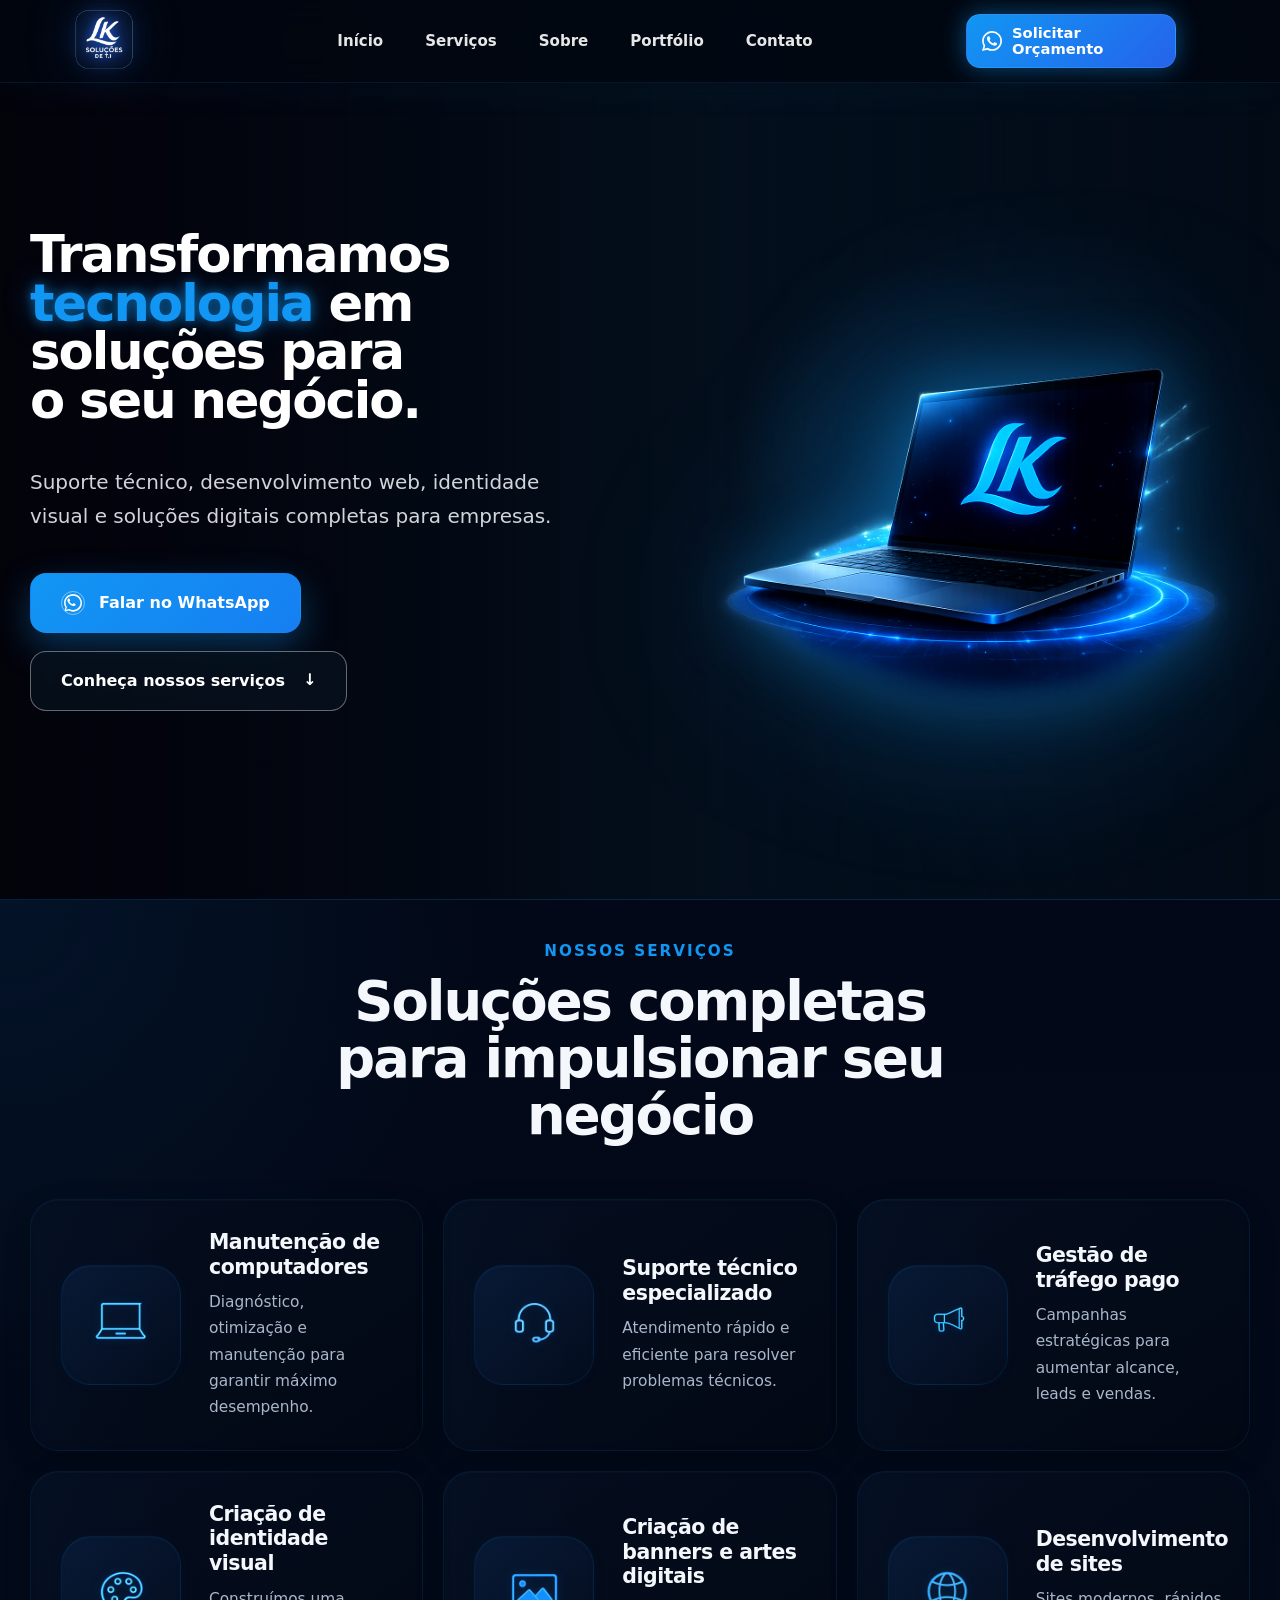
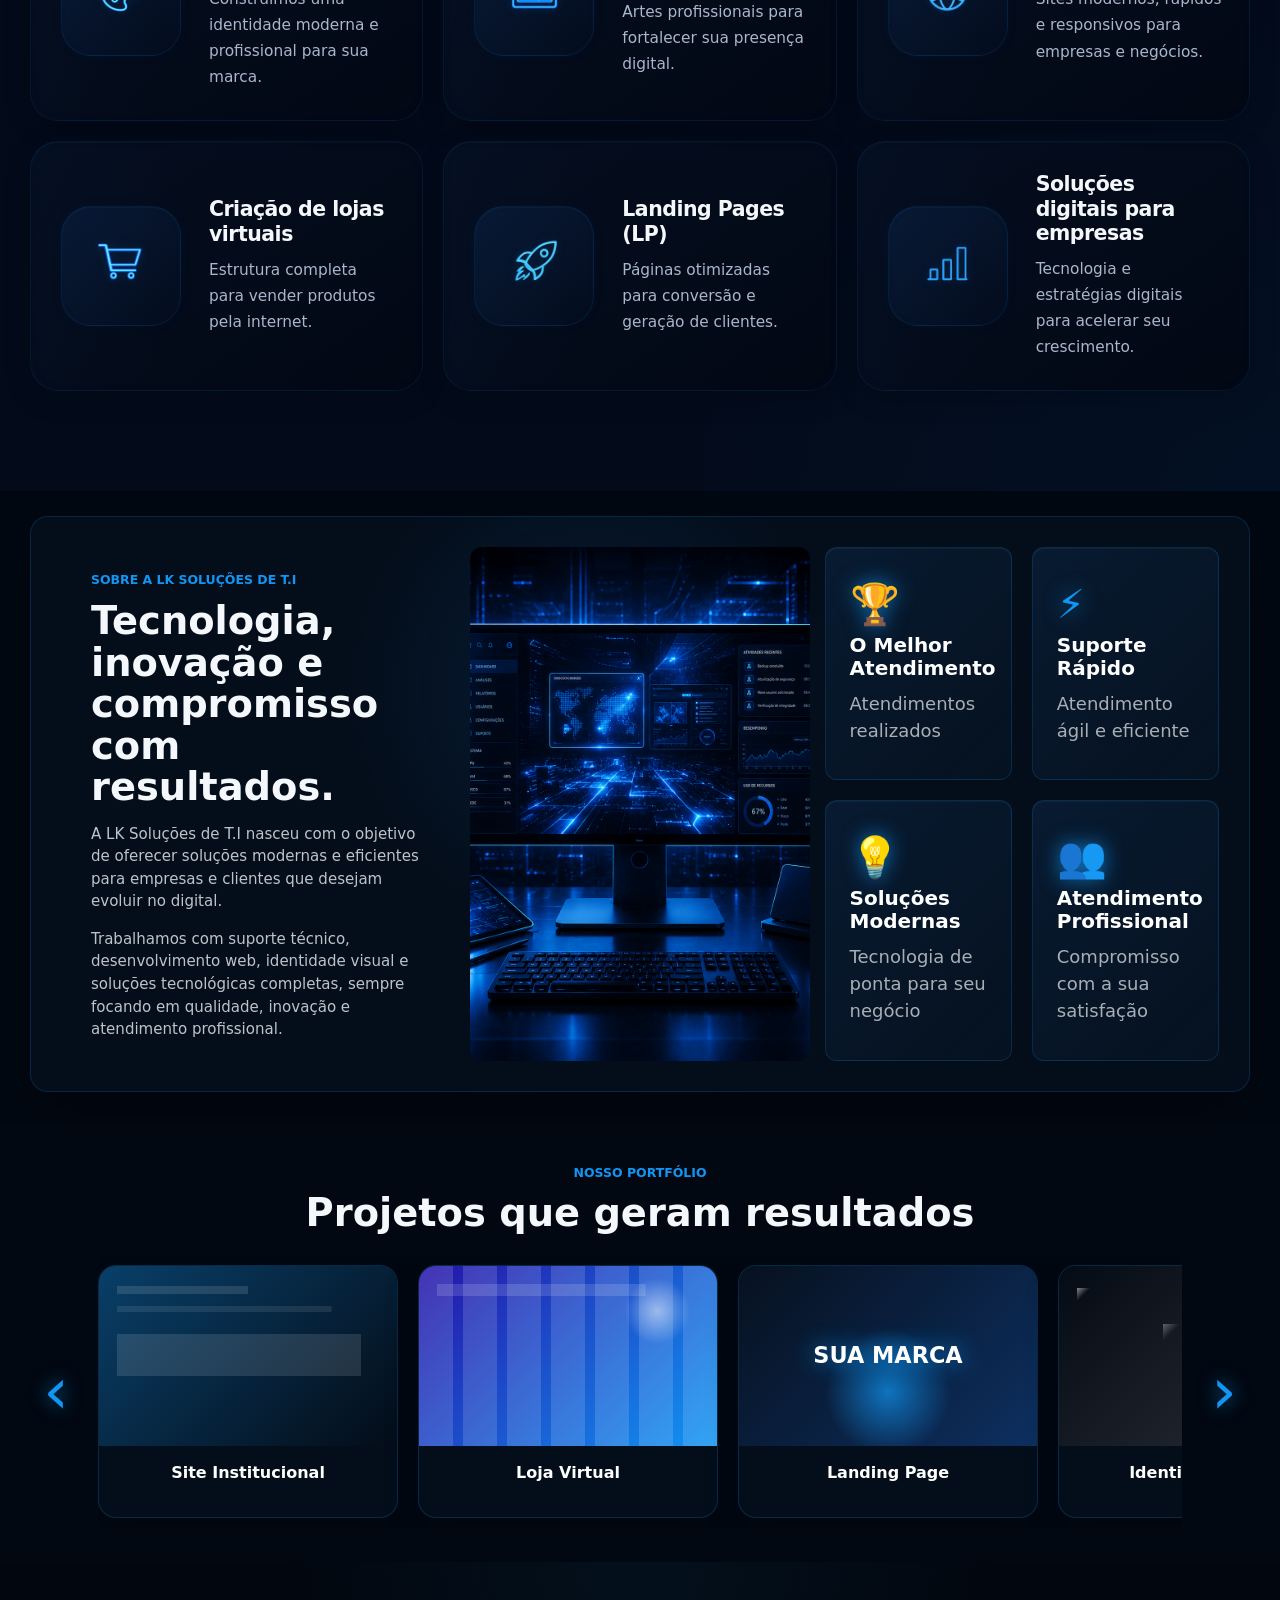
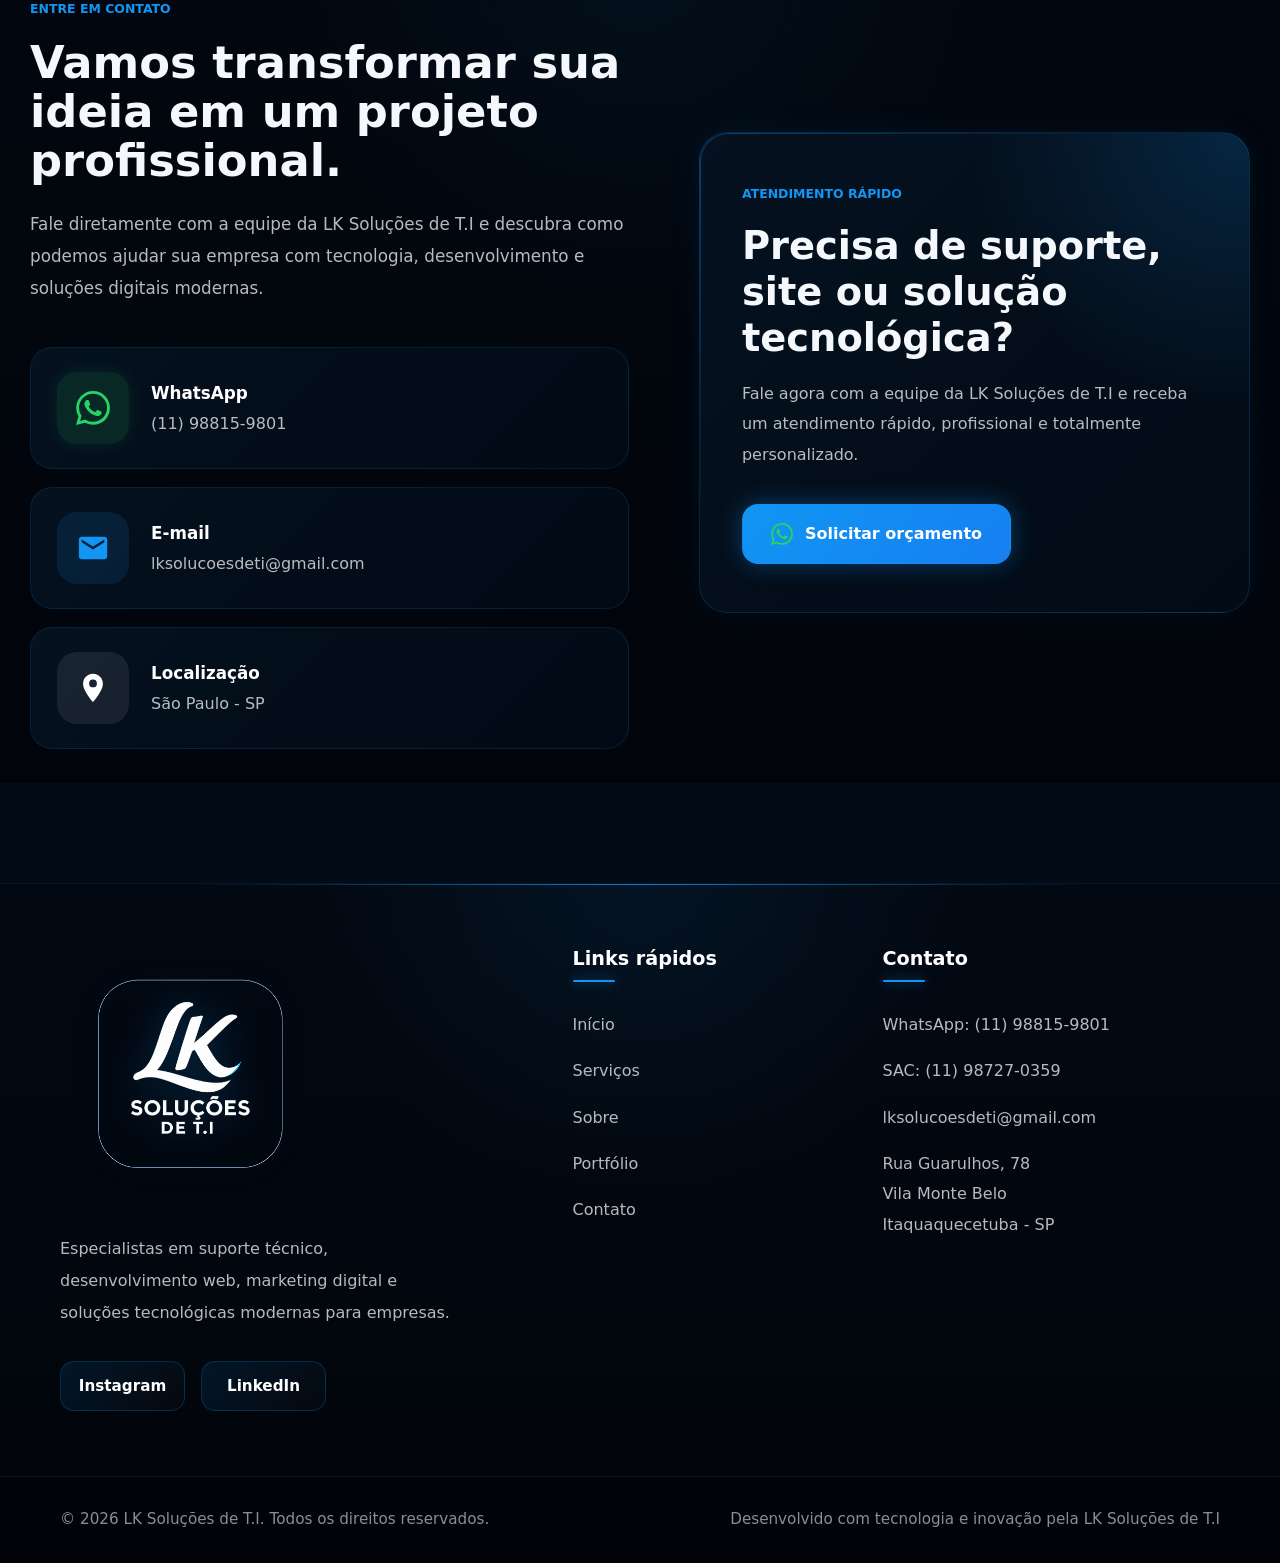
==== commit c9366685: "refactor: melhora responsividade e alinhamento da seção hero" ====
--- a/frontend/Index.html
+++ b/frontend/Index.html
@@ -75,36 +75,95 @@
   </header>
 
   <main>
-    <section class="hero" id="inicio">
-      <canvas class="particle-canvas" id="particleCanvas" aria-hidden="true"></canvas>
-
-      <div class="hero__grid container">
-        <div class="hero__conteudo revelar">
-          <h1>Transformamos <span>tecnologia</span> em soluções <br> para o seu negócio.</h1>
-          <p>Suporte técnico, desenvolvimento web, identidade visual e soluções digitais completas para empresas.</p>
-
-          <div class="hero__acoes">
-            <a
-              class="btn btn-primary btn-glow"
-              href="https://wa.me/5511988159801?text=Ol%C3%A1%2C%20vim%20pelo%20site%20da%20LK%20Solu%C3%A7%C3%B5es%20de%20T.I%20e%20quero%20falar%20sobre%20um%20projeto."
-              target="_blank"
-              rel="noopener"
-            >
-              <span class="btn-icon"></span>
-              Falar no WhatsApp
-            </a>
-
-            <a class="btn btn-secondary" href="#servicos">
-              Conheça nossos serviços <span class="arrow-down">↓</span>
-            </a>
-          </div>
-        </div>
-
-        <div class="hero-visual reveal delay-1" aria-hidden="true">
-          <img src="assets/images/laptop iluminado.png" alt="Laptop com demonstração de serviços da LK Soluções de T.I">
-        </div>
-      </div>
-    </section>
+<section class="hero" id="inicio">
+
+  <canvas
+    class="particle-canvas"
+    id="particleCanvas"
+    aria-hidden="true">
+  </canvas>
+
+  <div class="hero__grid container">
+
+    <!-- CONTEÚDO -->
+    <div class="hero__conteudo revelar">
+
+      <h1>
+        Transformamos
+        <span>tecnologia</span>
+        em soluções
+        para o seu negócio.
+      </h1>
+
+      <p>
+        Suporte técnico, desenvolvimento web, identidade visual
+        e soluções digitais completas para empresas.
+      </p>
+
+      <!-- BOTÕES -->
+      <div class="hero__acoes">
+
+        <!-- WHATSAPP -->
+        <a
+          class="btn btn-primary btn-glow"
+          href="https://wa.me/5511988159801?text=Ol%C3%A1%2C%20vim%20pelo%20site%20da%20LK%20Solu%C3%A7%C3%B5es%20de%20T.I%20e%20quero%20falar%20sobre%20um%20projeto."
+          target="_blank"
+          rel="noopener"
+          aria-label="Falar no WhatsApp"
+        >
+
+          <svg
+            class="btn-icon"
+            xmlns="http://www.w3.org/2000/svg"
+            viewBox="0 0 32 32"
+            fill="currentColor"
+            aria-hidden="true"
+          >
+            <path d="M19.11 17.23c-.29-.14-1.72-.85-1.99-.94-.27-.1-.47-.14-.66.14-.19.29-.76.94-.93 1.13-.17.19-.34.22-.63.07-.29-.14-1.22-.45-2.32-1.45-.86-.77-1.44-1.72-1.61-2.01-.17-.29-.02-.45.13-.6.13-.13.29-.34.43-.51.14-.17.19-.29.29-.48.1-.19.05-.36-.02-.51-.07-.14-.66-1.58-.9-2.17-.24-.58-.48-.5-.66-.5h-.56c-.19 0-.51.07-.78.36-.27.29-1.03 1.01-1.03 2.46s1.06 2.86 1.21 3.06c.14.19 2.08 3.18 5.04 4.46.7.3 1.25.48 1.67.61.7.22 1.33.19 1.83.12.56-.08 1.72-.7 1.96-1.37.24-.67.24-1.25.17-1.37-.07-.12-.27-.19-.56-.34zM16.02 3C8.84 3 3 8.73 3 15.8c0 2.5.73 4.83 1.99 6.8L3 29l6.6-1.92c1.87 1 4 1.57 6.42 1.57 7.18 0 13.02-5.73 13.02-12.8C29.04 8.73 23.2 3 16.02 3zm0 23.33c-2.1 0-4.04-.56-5.72-1.52l-.41-.24-3.91 1.14 1.18-3.78-.27-.39a10.1 10.1 0 0 1-1.68-5.74c0-5.64 4.84-10.23 10.81-10.23 5.96 0 10.81 4.59 10.81 10.23s-4.85 10.53-10.81 10.53z"/>
+          </svg>
+
+          <span>Falar no WhatsApp</span>
+
+        </a>
+
+        <!-- SERVIÇOS -->
+        <a
+          class="btn btn-secondary"
+          href="#servicos"
+          aria-label="Conheça nossos serviços"
+        >
+
+          <span>Conheça nossos serviços</span>
+
+          <span
+            class="arrow-down"
+            aria-hidden="true"
+          >
+            ↓
+          </span>
+
+        </a>
+
+      </div>
+
+    </div>
+
+    <!-- IMAGEM -->
+    <div
+      class="hero-visual reveal delay-1"
+      aria-hidden="true"
+    >
+
+      <img
+        src="assets/images/laptop iluminado.png"
+        alt="Laptop com demonstração de serviços da LK Soluções de T.I"
+      >
+
+    </div>
+
+  </div>
+
+</section>
 
     <section class="servicos section" id="servicos">
       <div class="container">
--- a/frontend/css/hero.css
+++ b/frontend/css/hero.css
@@ -35,78 +35,186 @@
   opacity: 0.7;
 }
 
+/* =========================================================
+   GRID HERO
+========================================================= */
+
 .hero__grid {
   position: relative;
   z-index: 2;
+
   display: grid;
-  grid-template-columns: minmax(0, 0.92fr) minmax(420px, 1.08fr);
-  gap: 10px;
-  align-items: center;
-}
+
+  grid-template-columns:
+    minmax(0, 0.92fr)
+    minmax(420px, 1.08fr);
+
+  gap: 40px;
+
+  align-items: start;
+}
+
+/* =========================================================
+   CONTEÚDO HERO
+========================================================= */
 
 .hero__conteudo {
-  max-width: 1920px;
+  max-width: 620px;
 }
 
 .hero__conteudo h1 {
   color: #ffffff;
+
   font-size: clamp(2.2rem, 4vw, 4rem);
   font-weight: 900;
+
   line-height: 0.95;
   letter-spacing: -2px;
+
   text-wrap: balance;
 }
 
 .hero__conteudo h1 span {
   color: var(--blue-main);
+
   text-shadow:
     0 0 12px rgba(17, 150, 243, 0.65),
     0 0 30px rgba(17, 150, 243, 0.35);
 }
 
 .hero__conteudo p {
-  max-width: 1920px;
+  max-width: 620px;
+
   margin: 40px 0;
+
   color: rgba(244, 247, 251, 0.86);
+
   font-size: 1.25rem;
   line-height: 1.7;
 }
+
+/* =========================================================
+   BOTÕES HERO
+========================================================= */
 
 .hero__acoes {
   display: flex;
   flex-wrap: wrap;
-  gap: 25px;
-  margin-top: 20px;
-}
+
+  gap: 18px;
+
+  margin-top: 28px;
+
+  align-items: center;
+}
+
+.hero__acoes .btn {
+  display: inline-flex;
+
+  min-width: 230px;
+  min-height: 60px;
+
+  align-items: center;
+  justify-content: center;
+
+  gap: 14px;
+
+  padding: 0 30px;
+
+  border-radius: 16px;
+
+  font-size: 1rem;
+  font-weight: 600;
+  line-height: 1;
+
+  text-decoration: none;
+
+  transition:
+    transform 220ms ease,
+    box-shadow 220ms ease,
+    border-color 220ms ease,
+    background 220ms ease;
+}
+
+.hero__acoes .btn:hover {
+  transform: translateY(-3px);
+}
+
+/* =========================================================
+   ÍCONE WHATSAPP
+========================================================= */
+
+.btn-icon {
+  width: 24px;
+  height: 24px;
+
+  flex-shrink: 0;
+
+  color: currentColor;
+}
+
+/* =========================================================
+   SETA BOTÃO
+========================================================= */
 
 .arrow-down {
-  font-size: 1.15rem;
-}
+  display: flex;
+
+  align-items: center;
+  justify-content: center;
+
+  margin-left: 4px;
+
+  font-size: 1rem;
+  line-height: 1;
+
+  transform: translateY(-1px);
+}
+
+/* =========================================================
+   IMAGEM HERO
+========================================================= */
 
 .hero-visual {
   position: relative;
+
   display: flex;
+
   width: 100%;
+
   align-items: center;
   justify-content: center;
+
   justify-self: end;
+
+  padding-top: 40px;
+
   transform: translateX(20px);
 }
 
 .hero-visual img {
-  width: 125%;
+  width: 108%;
   max-width: unset;
+
   object-fit: contain;
+
   mix-blend-mode: screen;
+
   filter:
     brightness(1.05)
     saturate(1.08)
     drop-shadow(0 0 34px rgba(17, 150, 243, 0.42))
     drop-shadow(0 0 90px rgba(17, 150, 243, 0.22));
+
   animation: float 7s ease-in-out infinite;
 }
 
+/* =========================================================
+   ANIMAÇÃO
+========================================================= */
+
 @keyframes float {
+
   0%,
   100% {
     transform: translateY(0);
@@ -117,7 +225,12 @@
   }
 }
 
+/* =========================================================
+   TABLET
+========================================================= */
+
 @media (max-width: 980px) {
+
   .hero {
     padding: 140px 0 70px;
   }
@@ -125,10 +238,15 @@
   .hero__grid {
     grid-template-columns: 1fr;
     gap: 50px;
+
+    align-items: center;
   }
 
   .hero__conteudo {
+    max-width: 700px;
+
     margin: auto;
+
     text-align: center;
   }
 
@@ -141,6 +259,8 @@
   }
 
   .hero-visual {
+    padding-top: 0;
+
     transform: none;
   }
 
@@ -150,7 +270,12 @@
   }
 }
 
+/* =========================================================
+   MOBILE
+========================================================= */
+
 @media (max-width: 640px) {
+
   .hero {
     min-height: auto;
     padding: 120px 0 60px;
@@ -158,7 +283,9 @@
 
   .hero__conteudo h1 {
     font-size: clamp(2.5rem, 12vw, 4rem);
+
     line-height: 1;
+
     letter-spacing: -1px;
   }
 
@@ -168,14 +295,28 @@
 
   .hero__acoes {
     flex-direction: column;
+
     width: 100%;
+
+    align-items: stretch;
   }
 
   .hero__acoes .btn {
     width: 100%;
+    min-width: 100%;
+    min-height: 56px;
+
+    padding: 0 24px;
+
+    font-size: 0.95rem;
+  }
+
+  .btn-icon {
+    width: 22px;
+    height: 22px;
   }
 
   .hero-visual img {
     width: 120%;
   }
-}
+}
--- a/frontend/css/responsive.css
+++ b/frontend/css/responsive.css
@@ -12,14 +12,6 @@
     .sobre__painel,
     .contato__grid {
         gap: 80px;
-    }
-
-    h1 {
-        font-size: clamp(4rem, 5vw, 5.5rem);
-    }
-
-    h2 {
-        font-size: clamp(2.8rem, 4vw, 4rem);
     }
 }
 
@@ -84,11 +76,6 @@
         text-align: center;
     }
 
-    .hero__acoes {
-        justify-content: center;
-        flex-wrap: wrap;
-    }
-
     .estatistica {
         grid-template-columns: repeat(2, 1fr);
     }
@@ -112,37 +99,8 @@
         padding: 70px 0;
     }
 
-    h1 {
-        font-size: clamp(2.5rem, 8vw, 3.5rem);
-        line-height: 1.15;
-    }
-
-    h2 {
-        font-size: clamp(1.8rem, 6vw, 2.5rem);
-        line-height: 1.2;
-    }
-
-    p {
-        font-size: 1rem;
-    }
-
-    .hero {
-        min-height: auto;
-        padding-top: 120px;
-    }
-
     .hero__grid {
         gap: 50px;
-    }
-
-    .hero__acoes {
-        flex-direction: column;
-        align-items: stretch;
-    }
-
-    .btn {
-        width: 100%;
-        justify-content: center;
     }
 
     .lista__servicos,
@@ -174,22 +132,6 @@
 ========================================================= */
 
 @media (max-width: 540px) {
-
-    h1 {
-        font-size: 2.2rem;
-    }
-
-    h2 {
-        font-size: 1.65rem;
-    }
-
-    .hero {
-        padding-top: 110px;
-    }
-
-    .hero__acoes {
-        gap: 14px;
-    }
 
     .service-card,
     .estatistica__card,
@@ -229,14 +171,6 @@
         font-size: 18px;
     }
 
-    h1 {
-        font-size: 5.5rem;
-    }
-
-    h2 {
-        font-size: 4rem;
-    }
-
     .section {
         padding: 120px 0;
     }
